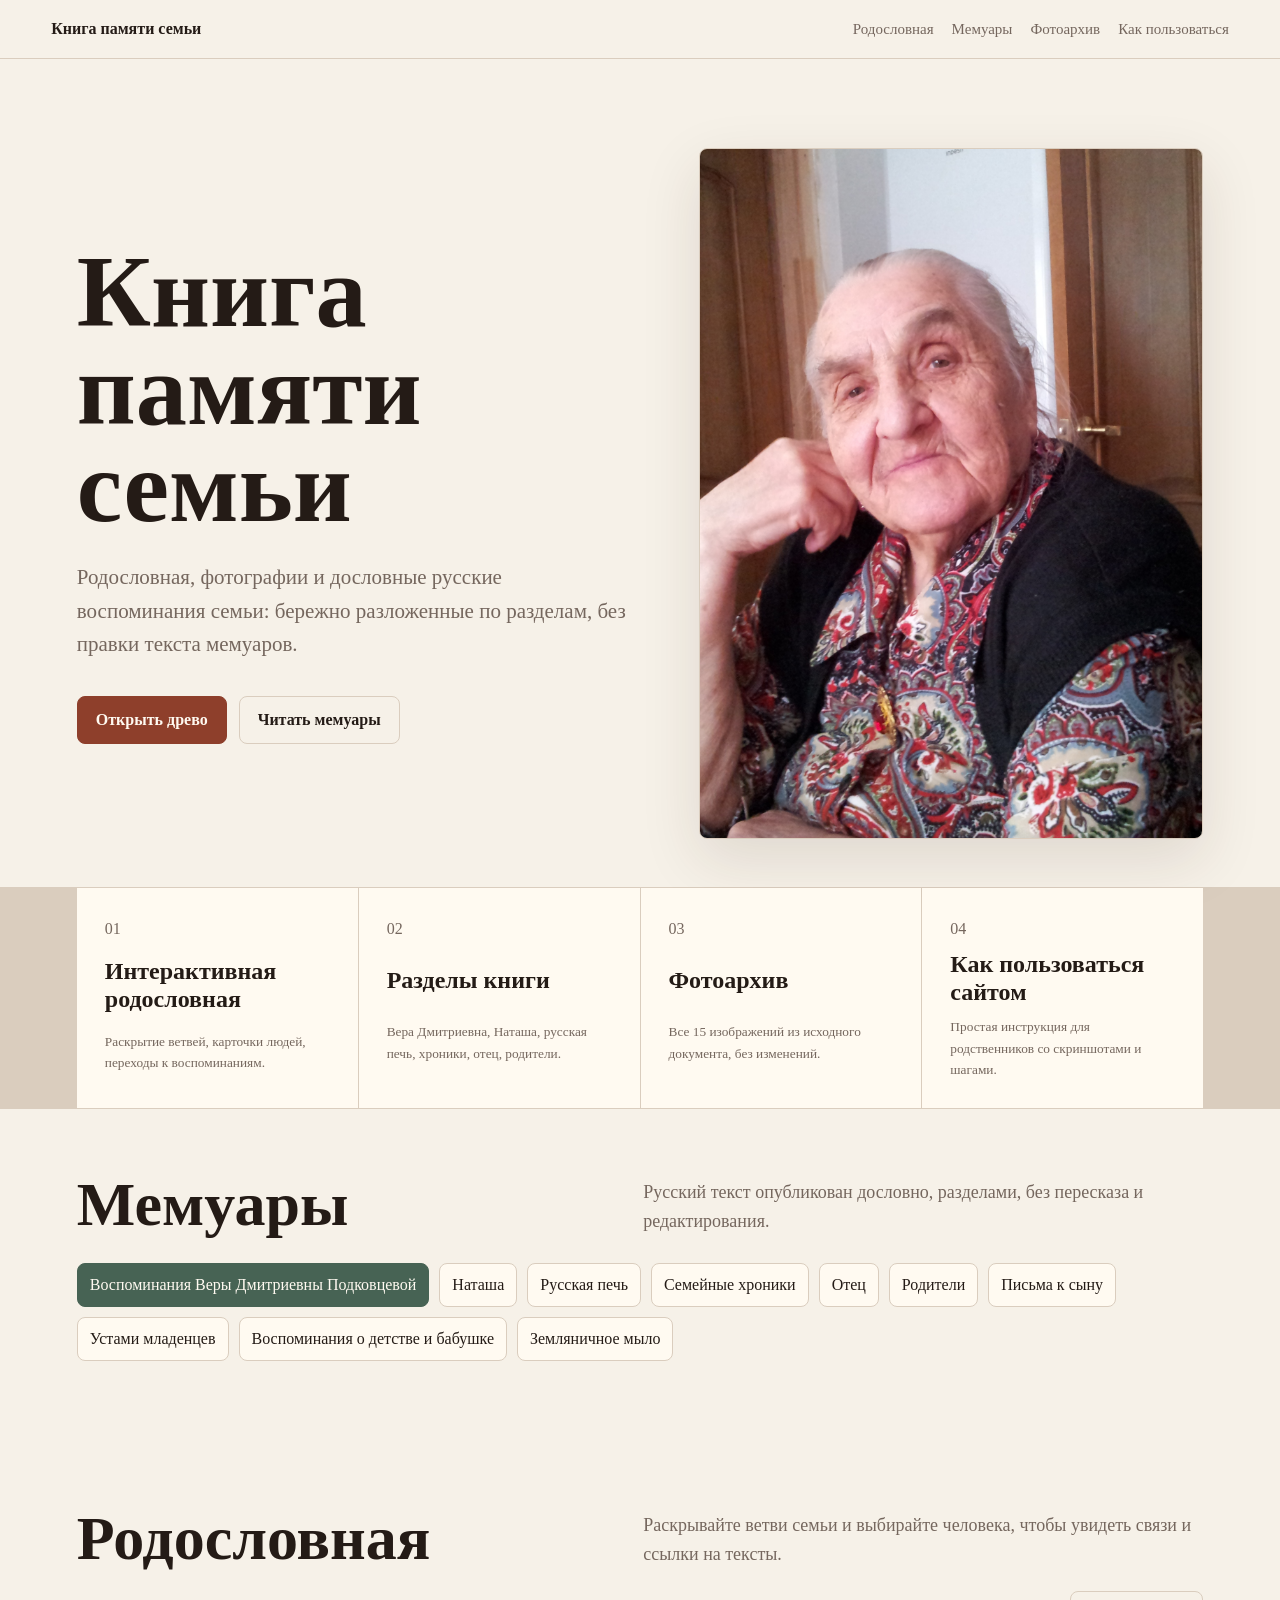
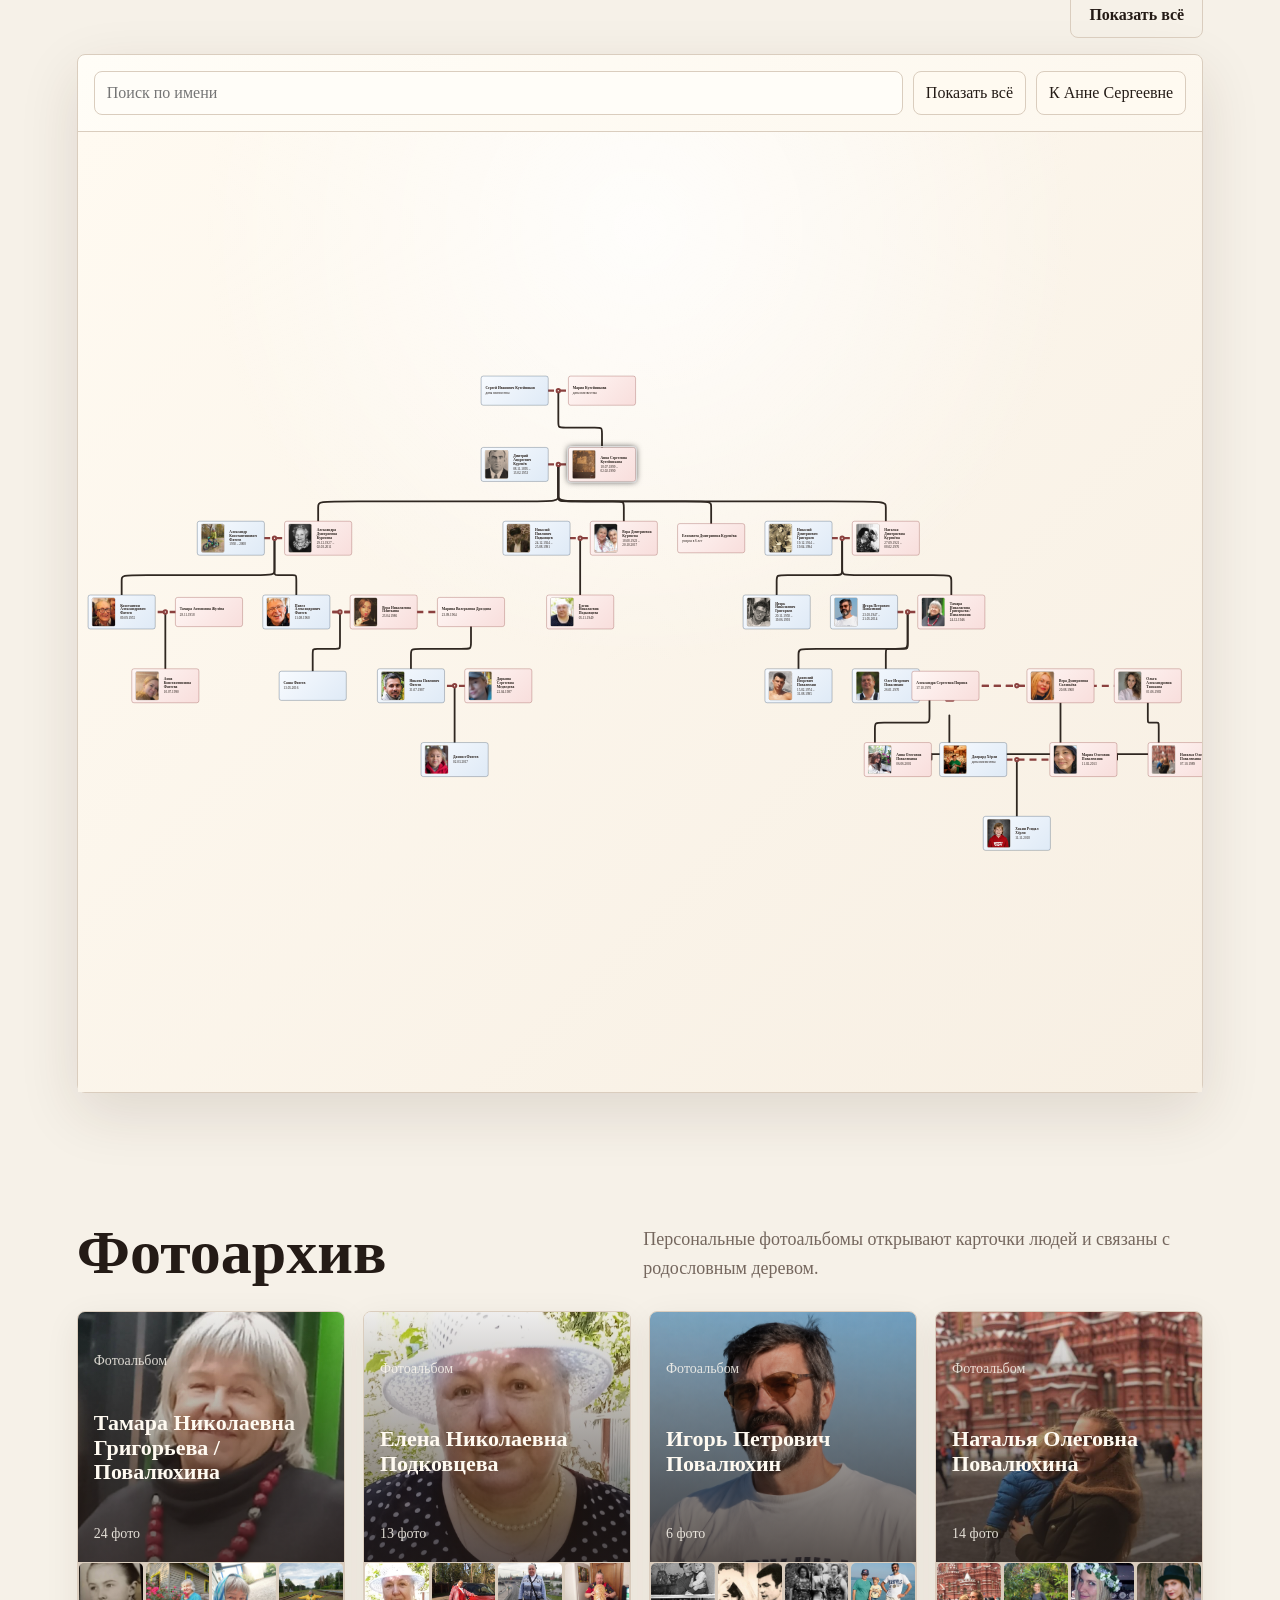
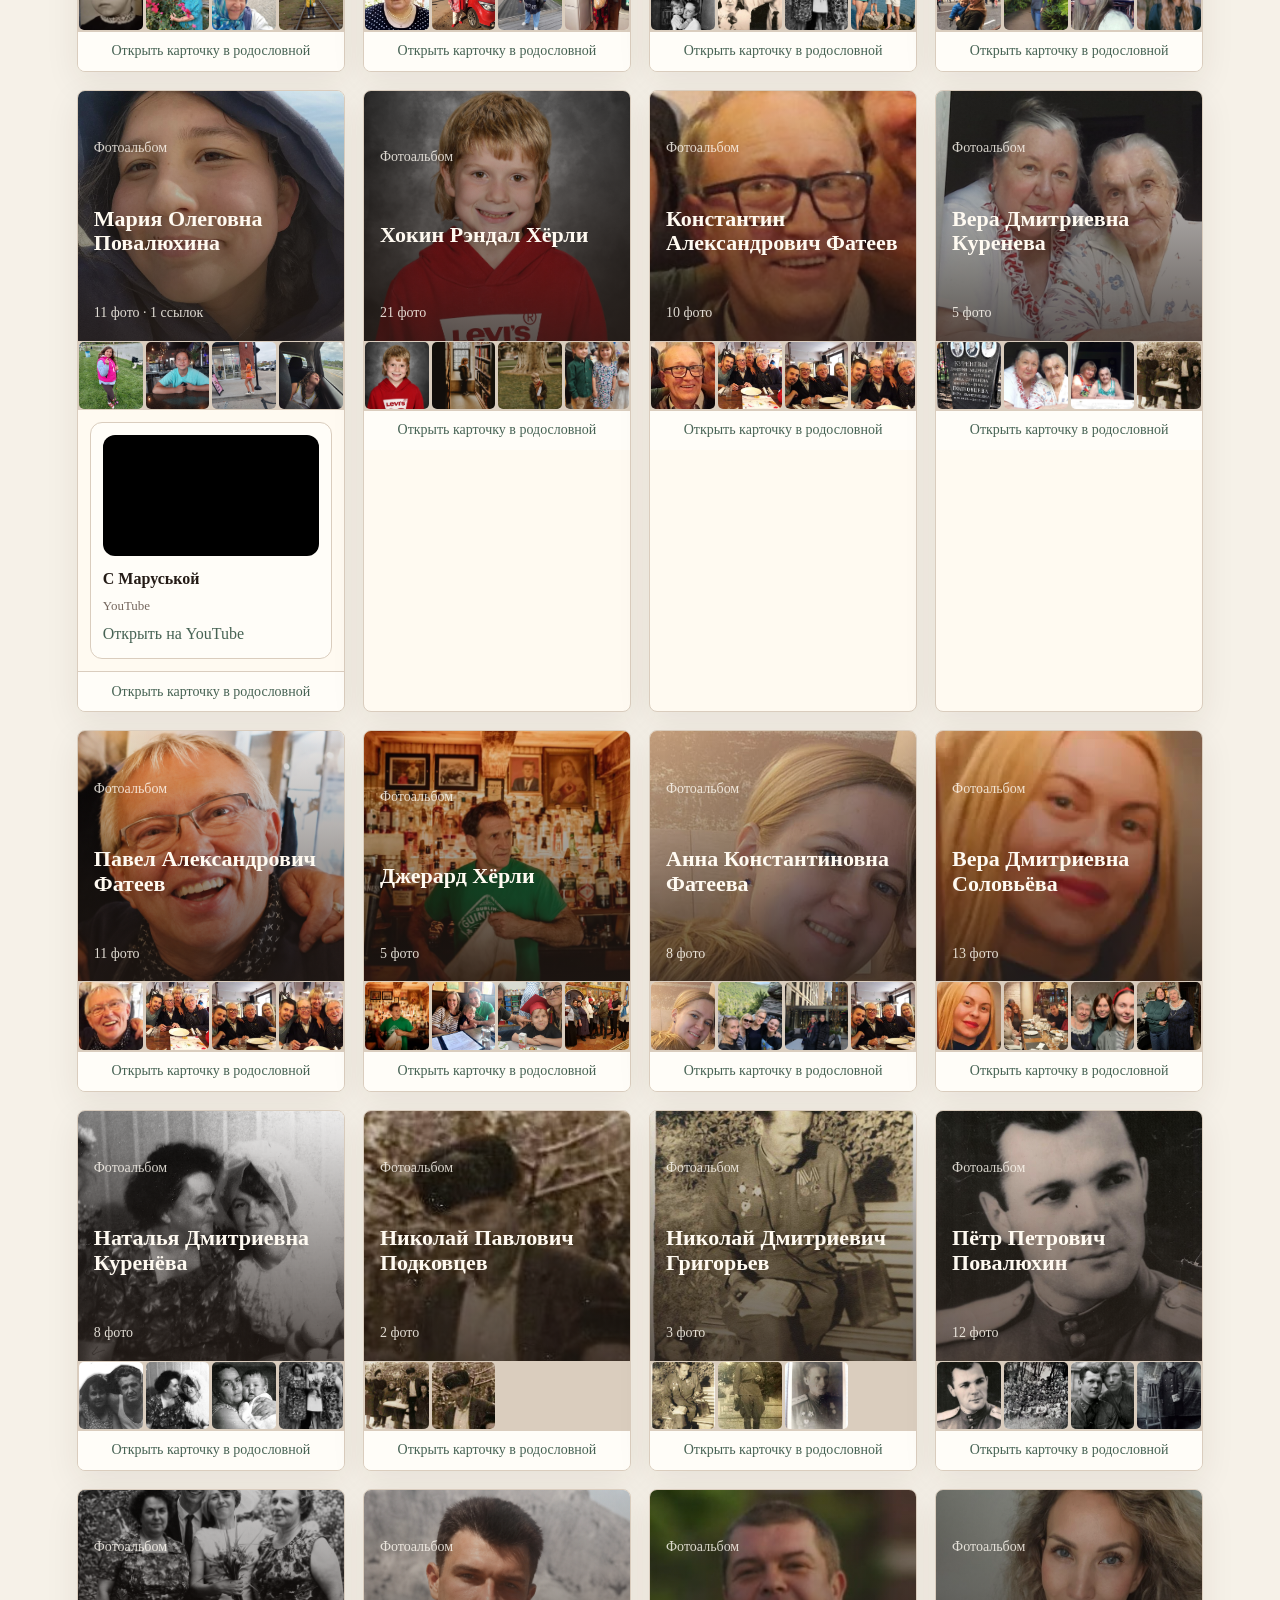
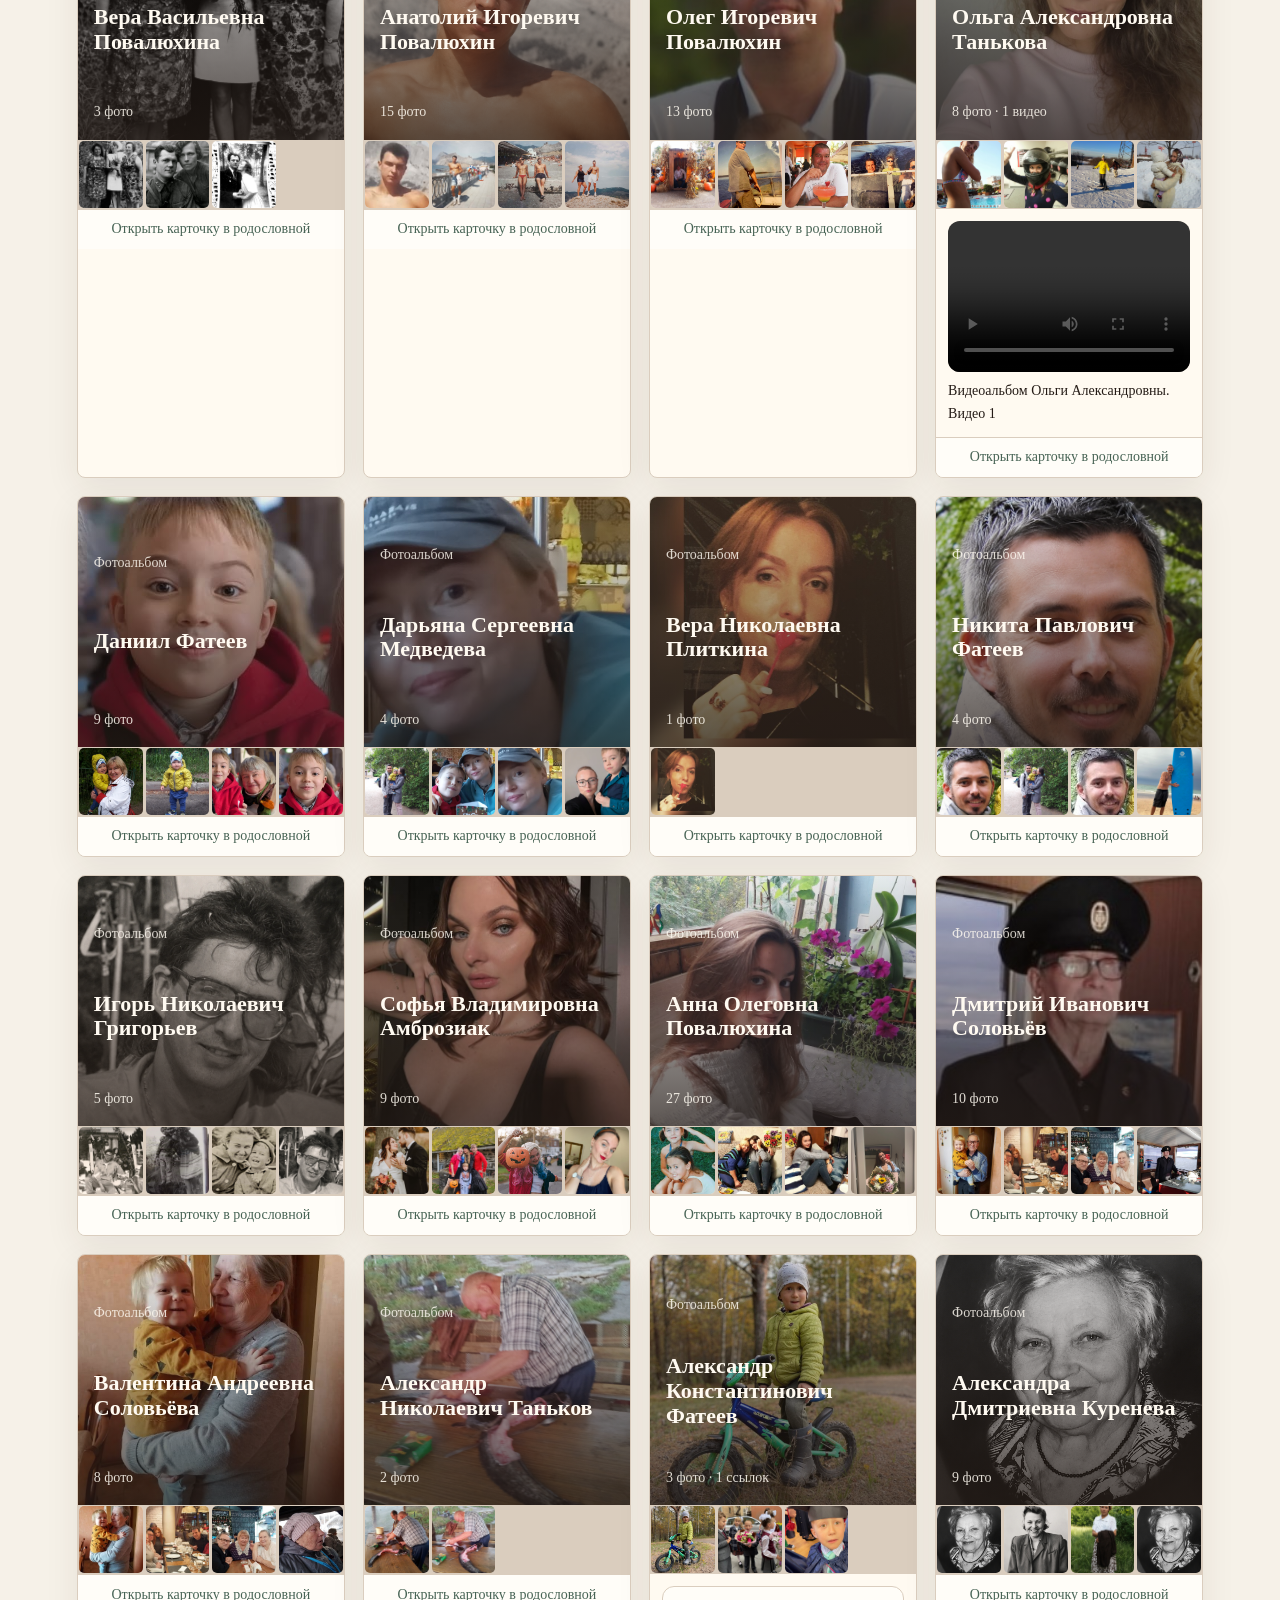
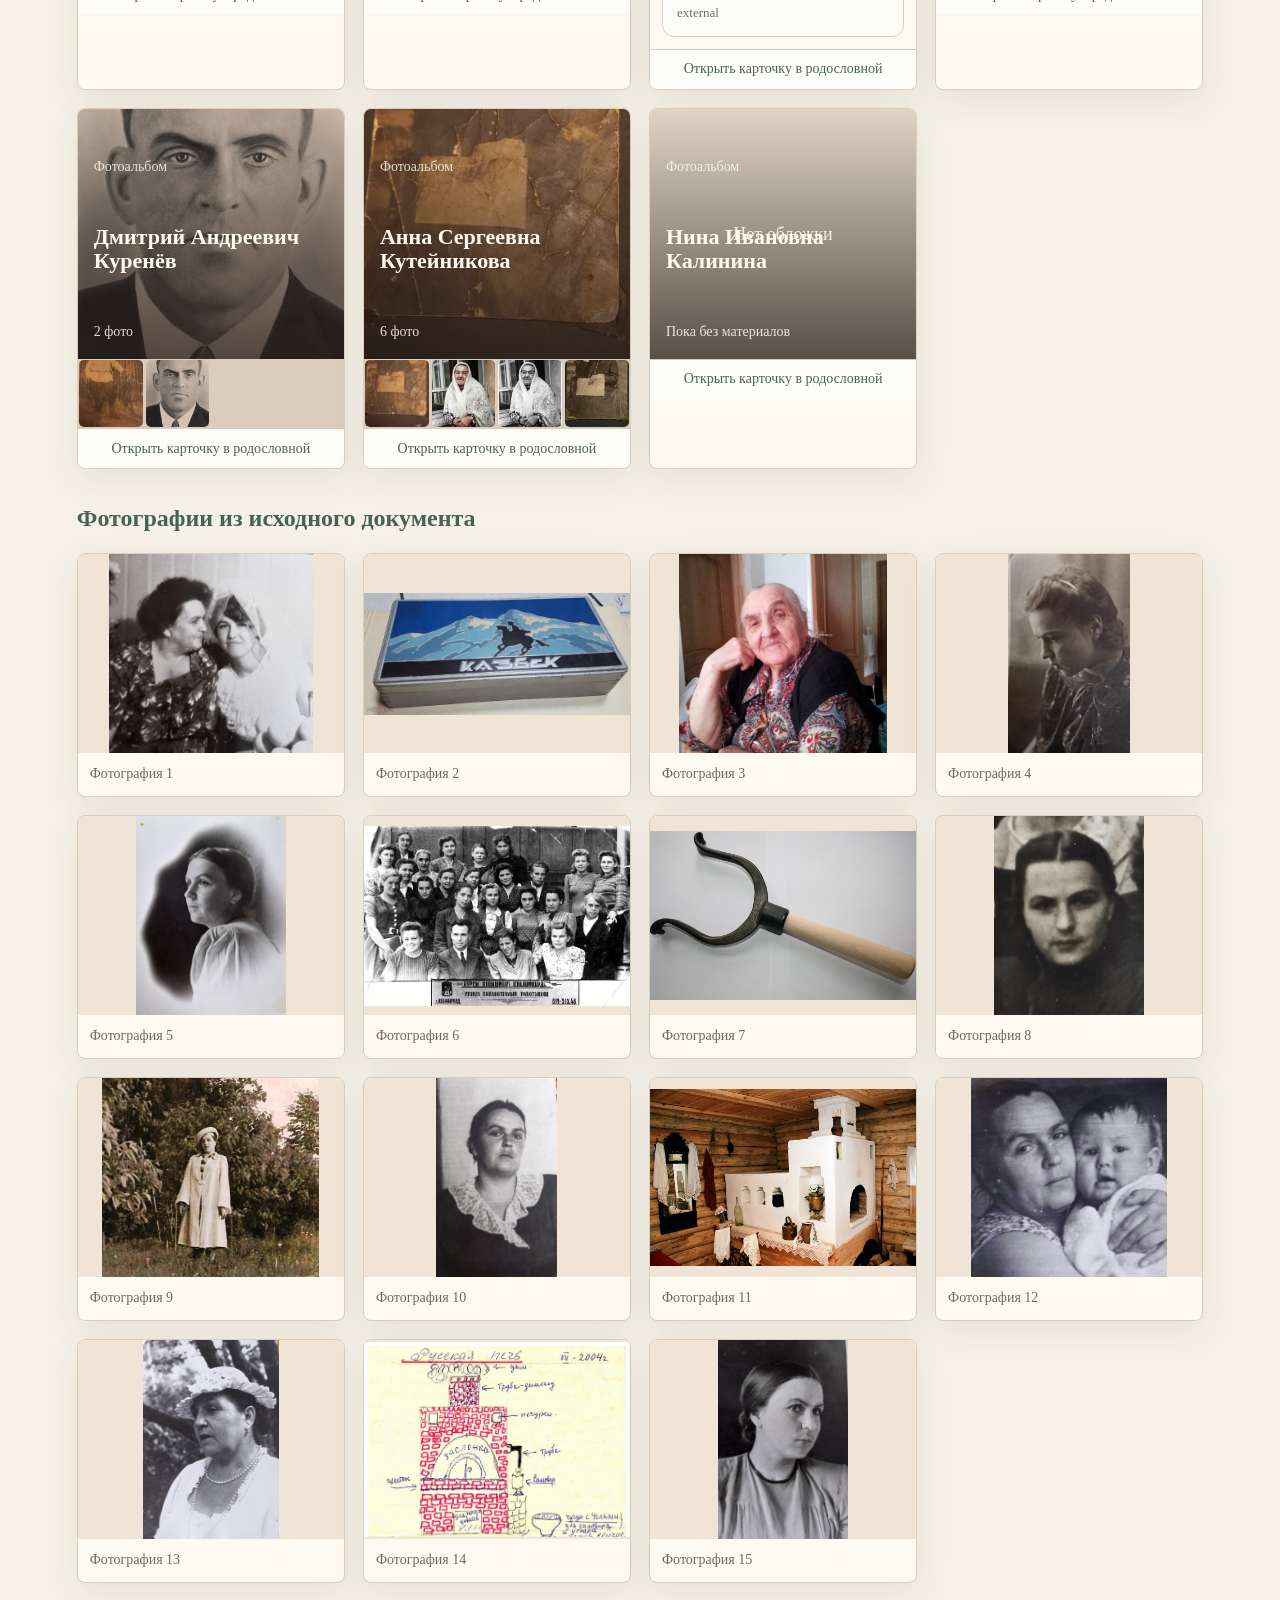
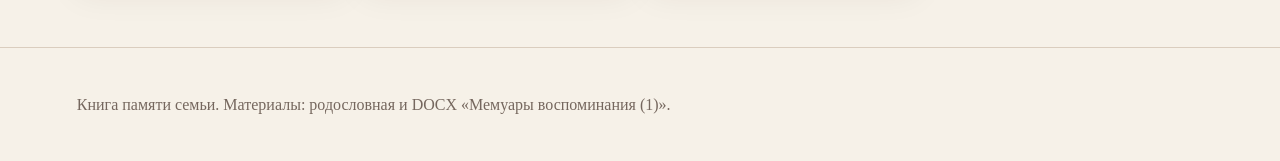
==== index.html @ 7e08869f "Publish site updates" ====
<!doctype html>
<html lang="ru">
  <head>
    <meta charset="utf-8" />
    <meta name="viewport" content="width=device-width, initial-scale=1" />
    <title>Книга памяти семьи</title>
    <meta
      name="description"
      content="Семейная летопись с интерактивной родословной, мемуарами и фотоархивом."
    />
    <script>
      (function () {
        const hostedVersion = "20260601002000";
        const localVersion = Date.now().toString();
        const isLocalPreview =
          location.protocol === "file:" ||
          location.hostname === "localhost" ||
          location.hostname === "127.0.0.1";
        const assetVersion = isLocalPreview ? localVersion : hostedVersion;

        function withAssetVersion(path) {
          return `${path}?v=${assetVersion}`;
        }

        function appendStyle(path) {
          const link = document.createElement("link");
          link.rel = "stylesheet";
          link.href = withAssetVersion(path);
          document.head.appendChild(link);
        }

        window.__assetVersion = assetVersion;
        window.__withAssetVersion = withAssetVersion;
        window.__isLocalPreview = isLocalPreview;

        appendStyle("vendor/family-chart/family-chart.css");
        appendStyle("styles.css");
      })();
    </script>
  </head>
  <body>
    <header class="site-header">
      <a class="brand" href="#top">Книга памяти семьи</a>
      <button class="nav-toggle" type="button" aria-label="Открыть меню" aria-expanded="false">
        <span class="nav-toggle-icon"></span>
      </button>
      <nav class="top-nav" aria-label="Главная навигация">
        <a href="#tree">Родословная</a>
        <a href="#memoirs">Мемуары</a>
        <a href="#photos">Фотоархив</a>
        <a href="help.html">Как пользоваться</a>
      </nav>
    </header>


    <main id="top">
      <section class="hero">
        <div class="hero-text">
          <h1>Книга памяти семьи</h1>
          <p>
            Родословная, фотографии и дословные русские воспоминания семьи:
            бережно разложенные по разделам, без правки текста мемуаров.
          </p>
          <div class="hero-actions">
            <a class="button primary" href="#tree">Открыть древо</a>
            <a class="button secondary" href="#memoirs">Читать мемуары</a>
          </div>
        </div>
        <div class="hero-photo">
          <img src="assets/photos/photo-03.png" alt="Семейная фотография из архива" />
        </div>
      </section>

      <section class="section-band intro-grid" aria-label="Краткая навигация">
        <a href="#tree">
          <span>01</span>
          <strong>Интерактивная родословная</strong>
          <small>Раскрытие ветвей, карточки людей, переходы к воспоминаниям.</small>
        </a>
        <a href="#memoirs">
          <span>02</span>
          <strong>Разделы книги</strong>
          <small>Вера Дмитриевна, Наташа, русская печь, хроники, отец, родители.</small>
        </a>
        <a href="#photos">
          <span>03</span>
          <strong>Фотоархив</strong>
          <small>Все 15 изображений из исходного документа, без изменений.</small>
        </a>
        <a href="help.html">
          <span>04</span>
          <strong>Как пользоваться сайтом</strong>
          <small>Простая инструкция для родственников со скриншотами и шагами.</small>
        </a>
      </section>

      <section id="memoirs" class="section">
        <div class="section-heading">
          <h2>Мемуары</h2>
          <p>Русский текст опубликован дословно, разделами, без пересказа и редактирования.</p>
        </div>
        <div id="memoir-tabs" class="memoir-tabs" role="tablist" aria-label="Разделы мемуаров"></div>
      </section>

      <section id="tree" class="section">
        <div class="section-heading">
          <h2>Родословная</h2>
          <p>Раскрывайте ветви семьи и выбирайте человека, чтобы увидеть связи и ссылки на тексты.</p>
        </div>
        <div class="tree-top-actions">
          <button
            id="expand-all-top"
            class="button secondary"
            type="button"
            data-tree-action="expand-all"
          >
            Показать всё
          </button>
        </div>
        <div class="tree-layout">
          <div class="tree-toolbar" aria-label="Управление родословной">
            <input id="person-search" type="search" placeholder="Поиск по имени" />
            <button id="expand-all" type="button" data-tree-action="expand-all">Показать всё</button>
            <button id="collapse-all" type="button">К Анне Сергеевне</button>
          </div>
          <div class="tree-shell">
            <div id="family-tree" class="family-tree" aria-live="polite"></div>
          </div>
        </div>
      </section>

      <section id="photos" class="section">
        <div class="section-heading">
          <h2>Фотоархив</h2>
          <p>Персональные фотоальбомы открывают карточки людей и связаны с родословным деревом.</p>
        </div>
        <div id="photo-grid" class="photo-grid"></div>
      </section>
    </main>

    <footer class="site-footer">
      <p>Книга памяти семьи. Материалы: родословная и DOCX «Мемуары воспоминания (1)».</p>
    </footer>

    <div id="person-modal" class="person-modal" hidden>
      <button class="modal-backdrop" type="button" data-close-person aria-label="Закрыть карточку"></button>
      <aside id="person-panel" class="person-panel" role="dialog" aria-modal="true" aria-label="Карточка человека">
        <button class="modal-close" type="button" data-close-person aria-label="Закрыть">×</button>
        <div id="person-panel-content">
          <p class="panel-empty">Выберите карточку в родословной.</p>
        </div>
      </aside>
    </div>

    <div id="photo-modal" class="photo-modal" hidden>
      <button class="modal-backdrop" type="button" data-close-photo aria-label="Закрыть фотографию"></button>
      <figure class="photo-viewer" role="dialog" aria-modal="true" aria-label="Просмотр фотографии">
        <button class="modal-close" type="button" data-close-photo aria-label="Закрыть">×</button>
        <button class="photo-nav photo-prev" type="button" data-photo-prev aria-label="Предыдущая фотография">‹</button>
        <img id="photo-viewer-image" src="" alt="" />
        <button class="photo-nav photo-next" type="button" data-photo-next aria-label="Следующая фотография">›</button>
        <div id="photo-viewer-counter" class="photo-counter"></div>
        <figcaption id="photo-viewer-caption"></figcaption>
      </figure>
    </div>

    <div id="memoir-modal" class="memoir-modal" hidden>
      <button class="modal-backdrop" type="button" data-close-memoir aria-label="Закрыть текст"></button>
      <article class="memoir-dialog" role="dialog" aria-modal="true" aria-label="Текст мемуаров">
        <button class="modal-close" type="button" data-close-memoir aria-label="Закрыть">×</button>
        <div id="memoir-modal-content"></div>
      </article>
    </div>
    <script>
      (function () {
        if (window.__isLocalPreview) {
          const nav = document.querySelector(".top-nav");
          if (nav && !nav.querySelector("[data-admin-link]")) {
            const adminLink = document.createElement("a");
            adminLink.href = "admin/index.html";
            adminLink.dataset.adminLink = "true";
            adminLink.textContent = "Админ-панель";
            nav.appendChild(adminLink);
          }

          const treeActions = document.querySelector(".tree-top-actions");
          if (treeActions && !treeActions.querySelector("[data-publish-site]")) {
            const publishButton = document.createElement("button");
            publishButton.type = "button";
            publishButton.className = "button secondary";
            publishButton.dataset.publishSite = "true";
            publishButton.textContent = "Опубликовать на сайте";
            treeActions.appendChild(publishButton);

            const publishStatus = document.createElement("span");
            publishStatus.className = "publish-status";
            publishStatus.dataset.publishStatus = "true";
            treeActions.appendChild(publishStatus);
          }
        }

        const withAssetVersion = window.__withAssetVersion || ((path) => path);
        const scriptPaths = [
          "data/memoirs.js",
          "data/family.js",
          "data/photo-albums.js",
          "vendor/d3/d3.min.js",
          "vendor/family-chart/family-chart.min.js",
          "app.js",
        ];

        function appendScript(path) {
          return new Promise((resolve, reject) => {
            const script = document.createElement("script");
            script.src = withAssetVersion(path);
            script.onload = resolve;
            script.onerror = () => reject(new Error(`Failed to load ${path}`));
            document.body.appendChild(script);
          });
        }

        scriptPaths
          .reduce((chain, path) => chain.then(() => appendScript(path)), Promise.resolve())
          .catch((error) => console.error("Asset bootstrap failed:", error));
      })();
    </script>
  </body>
</html>
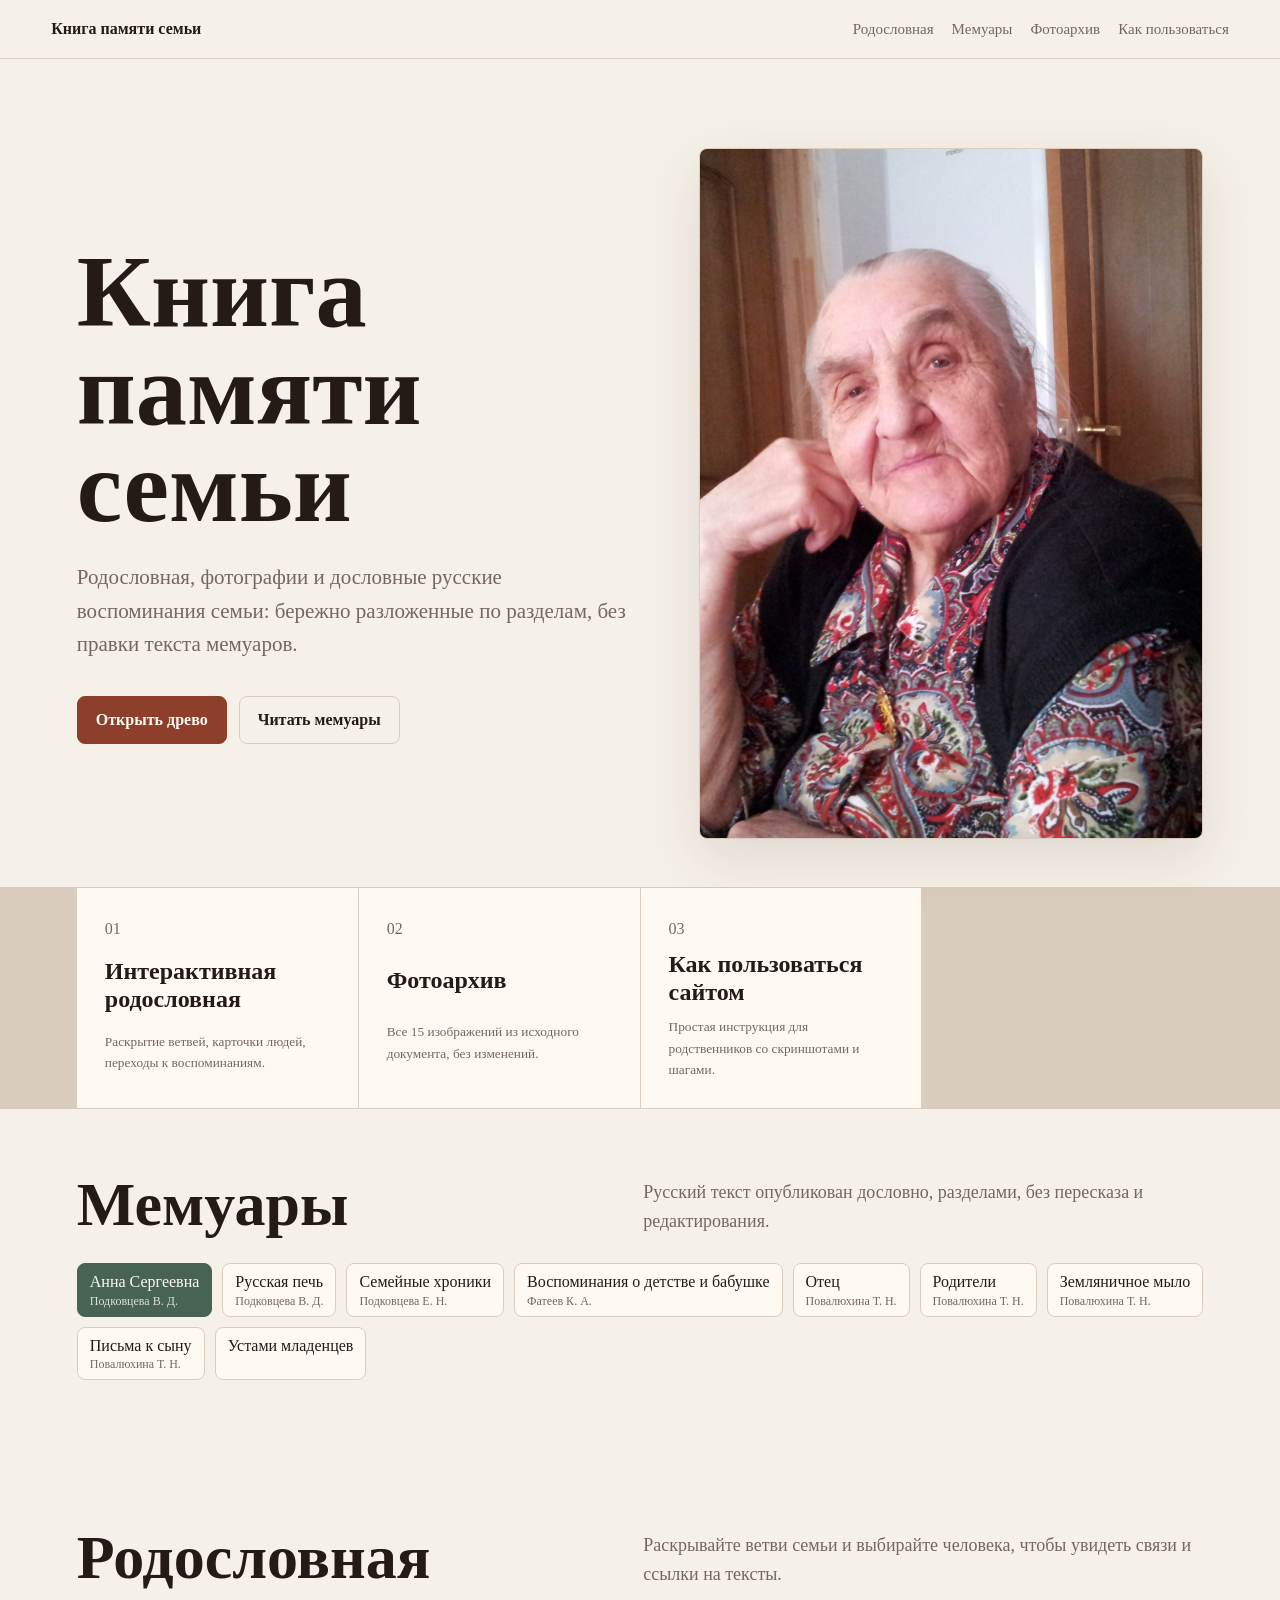
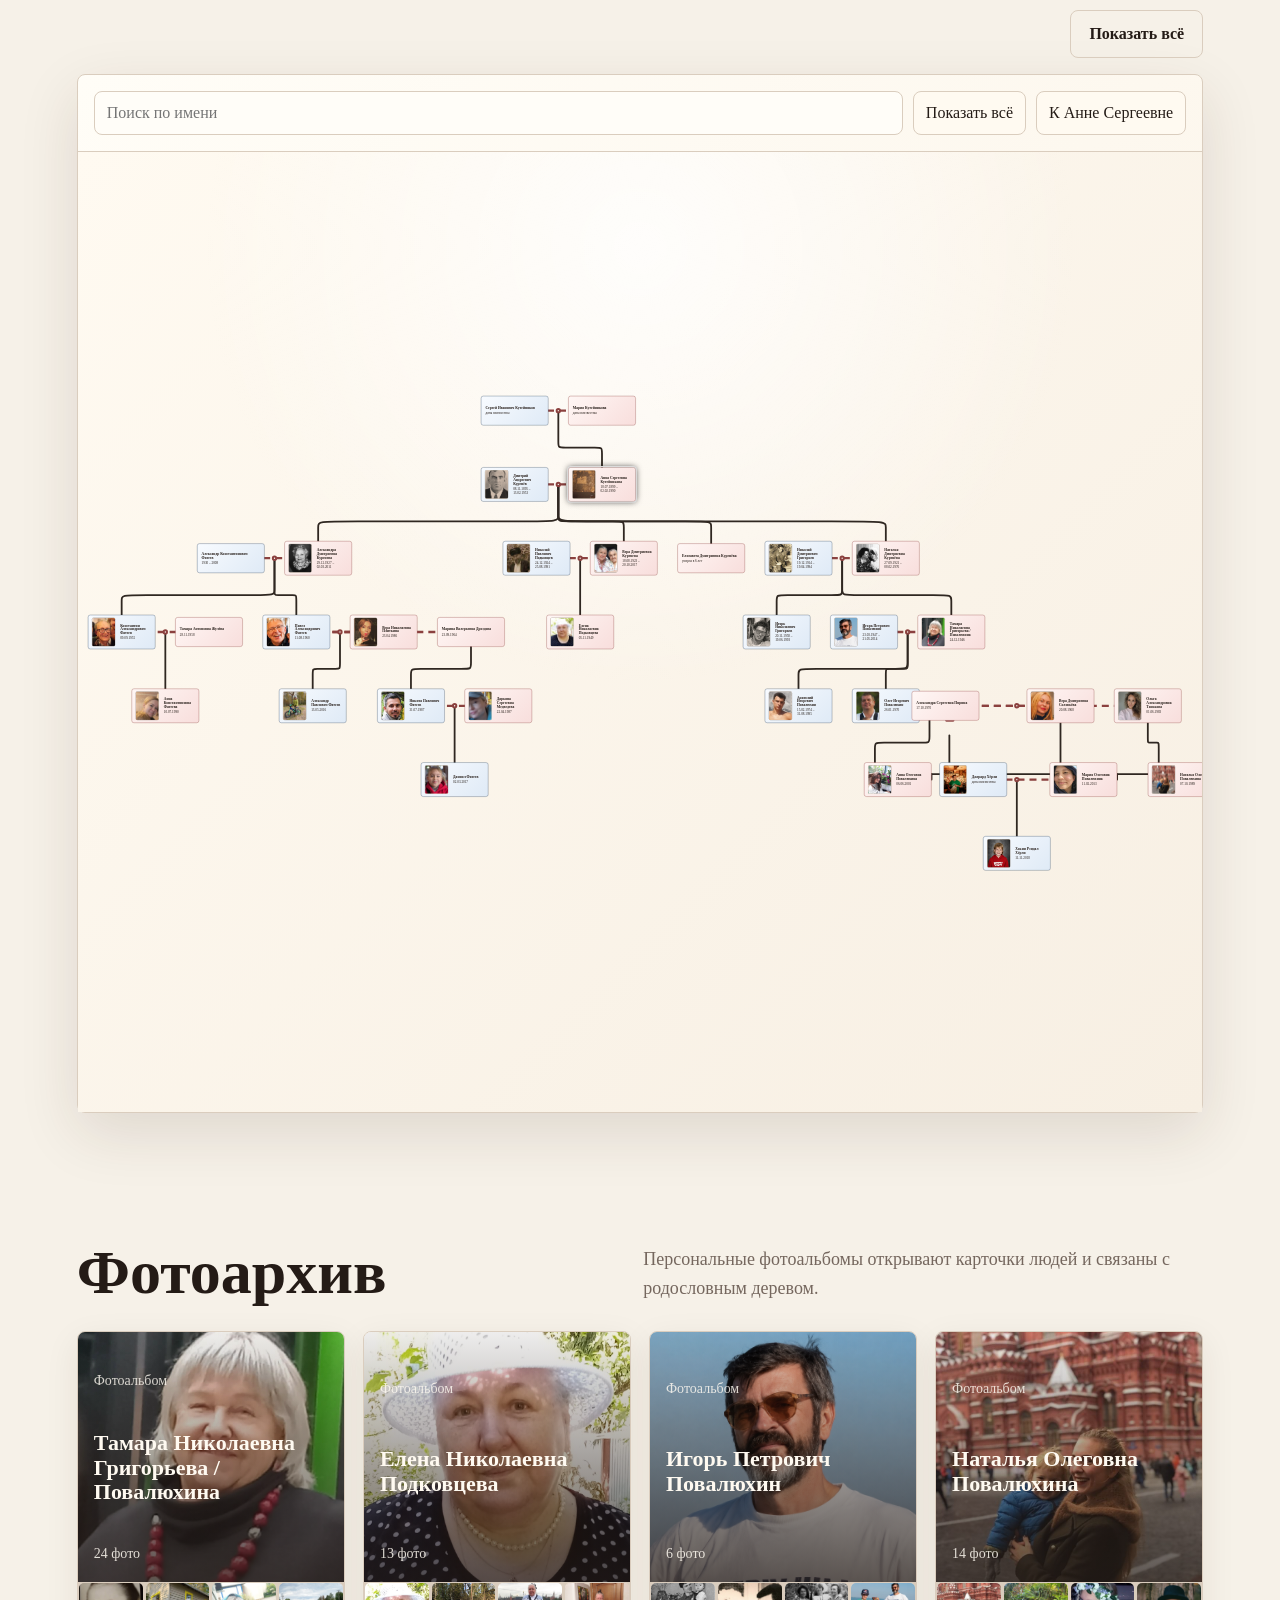
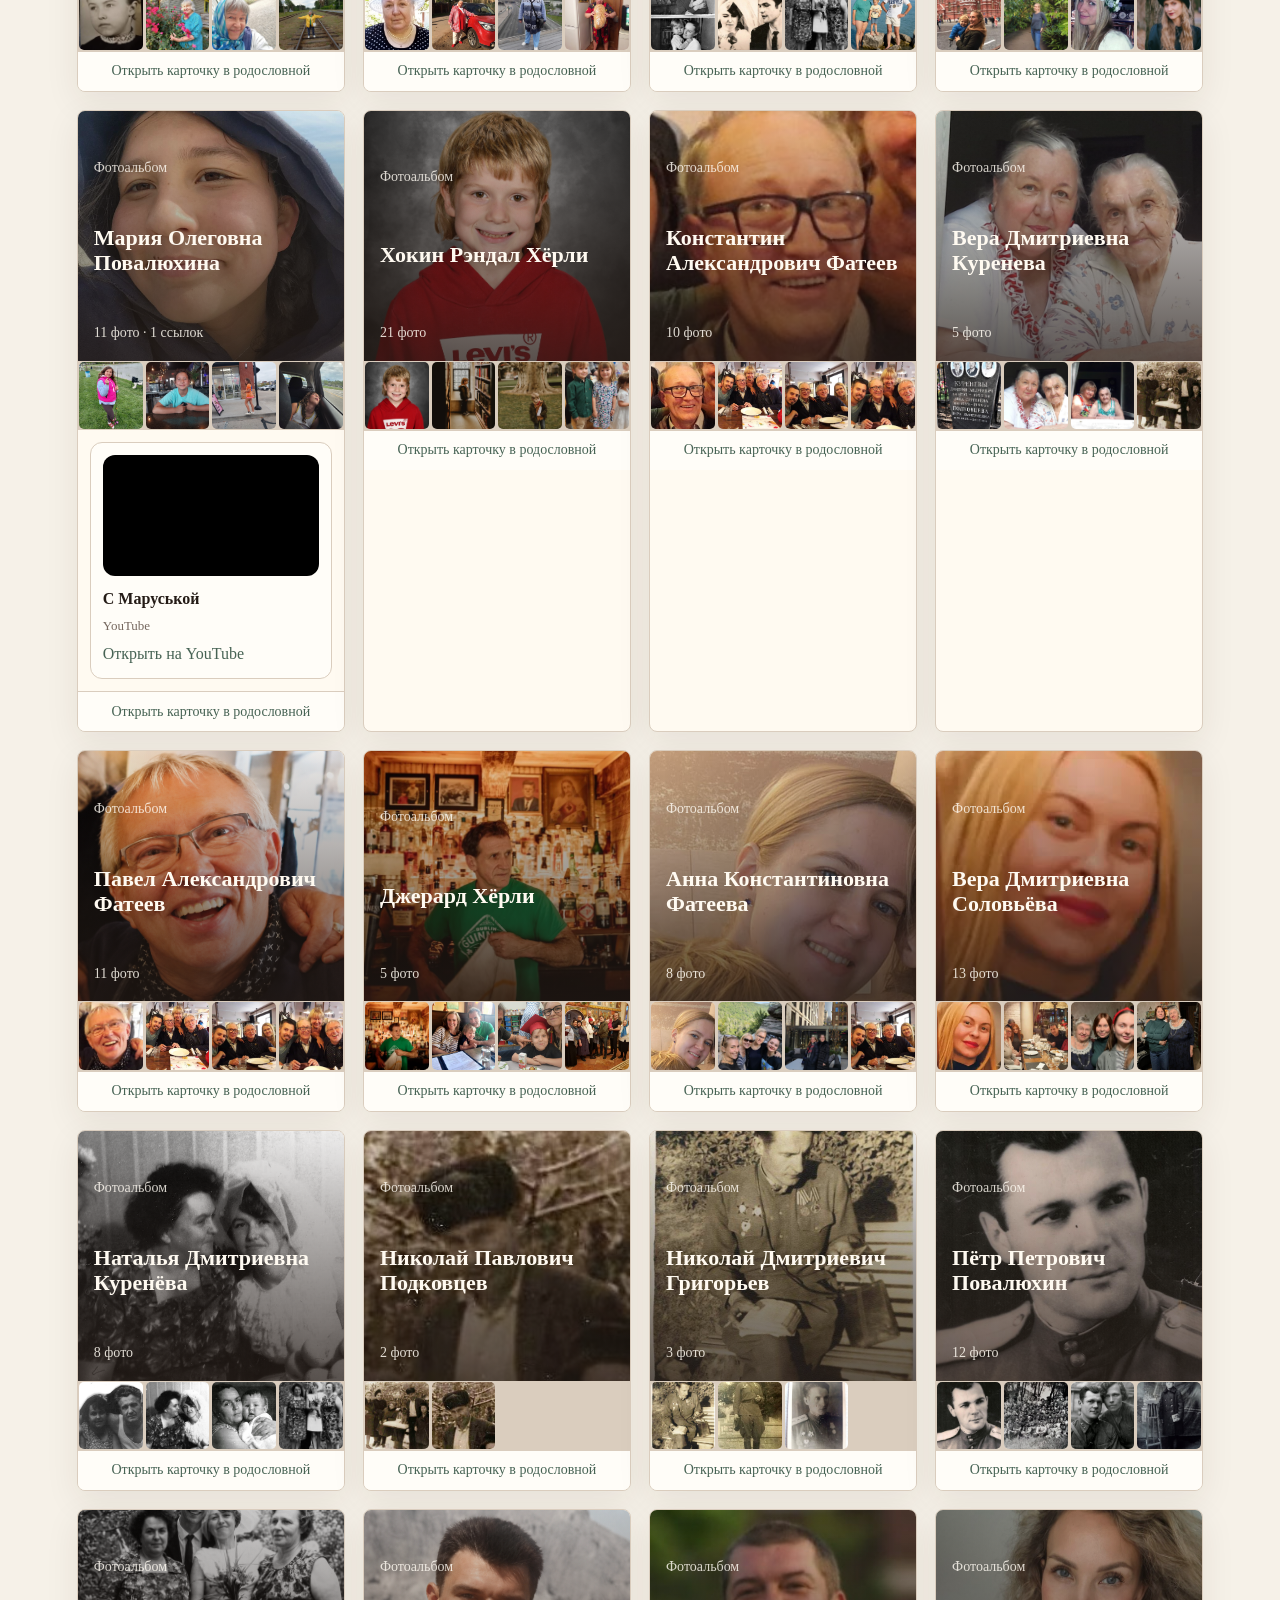
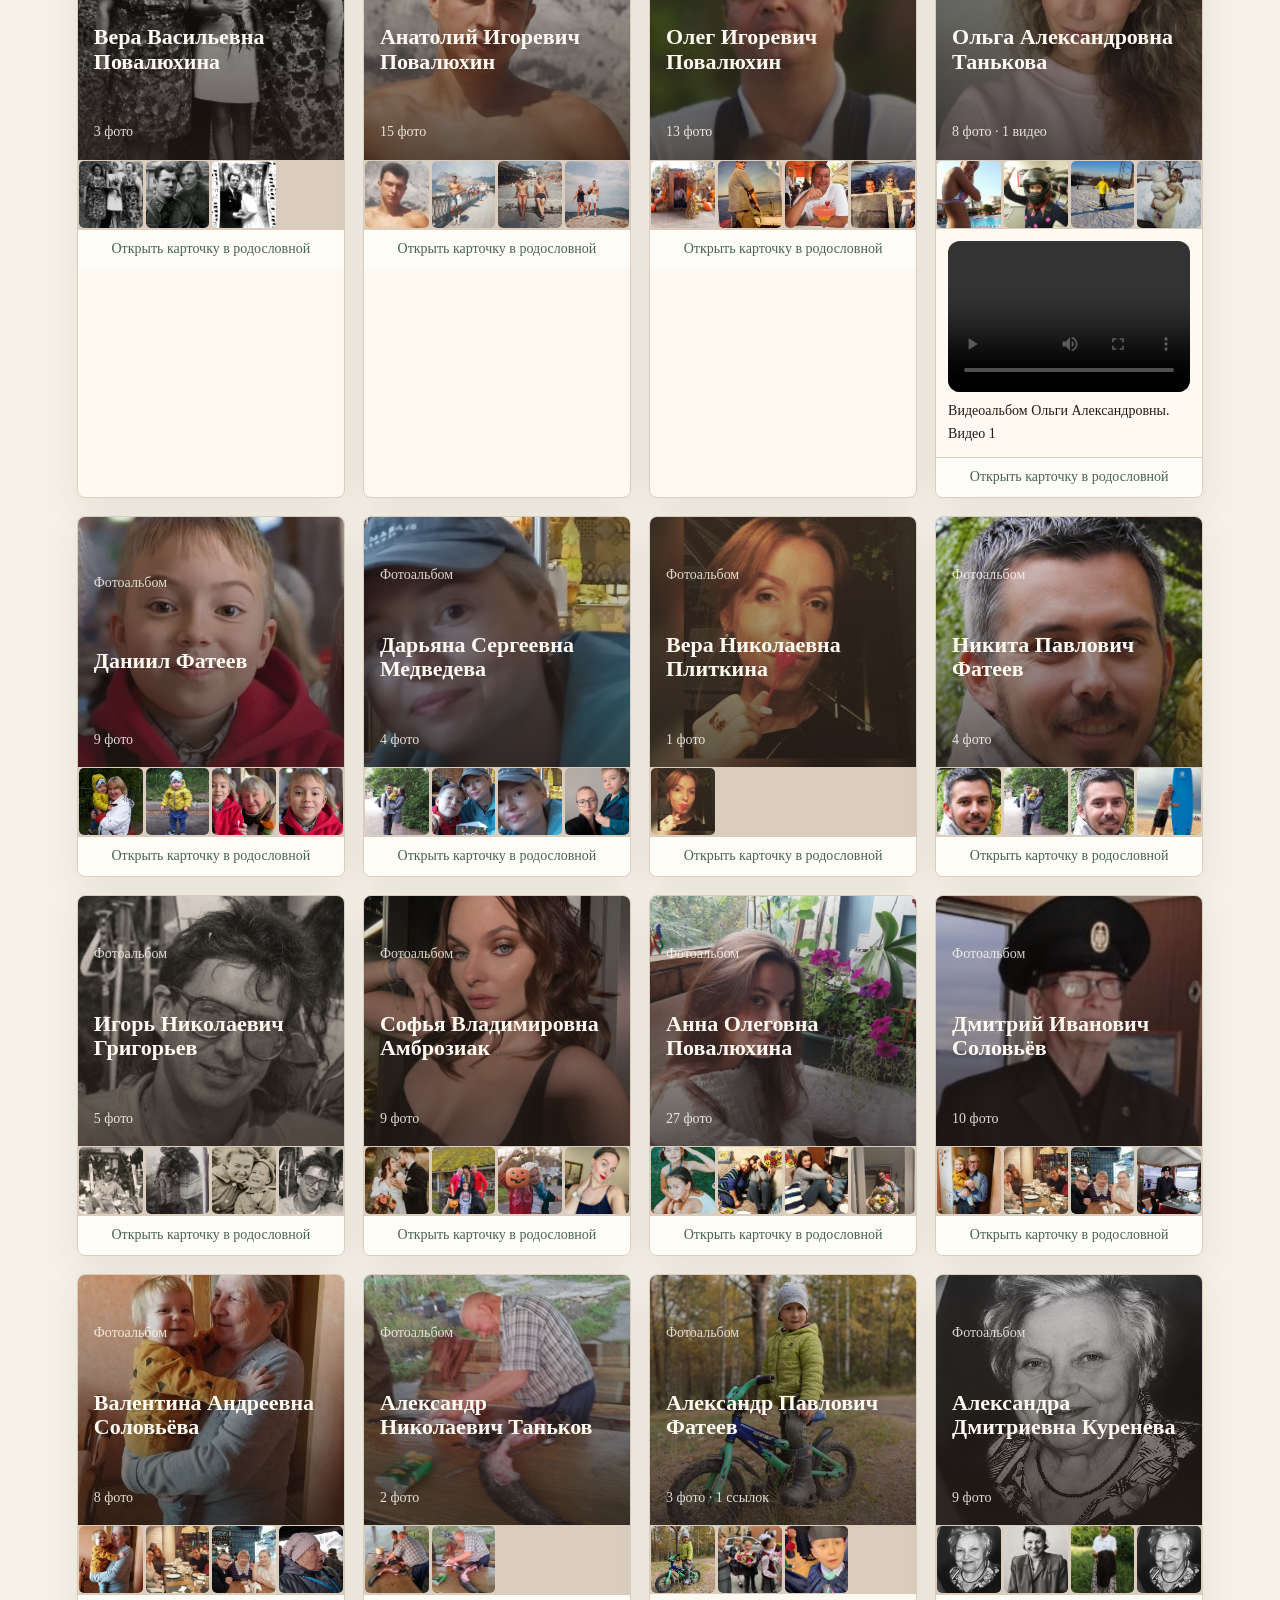
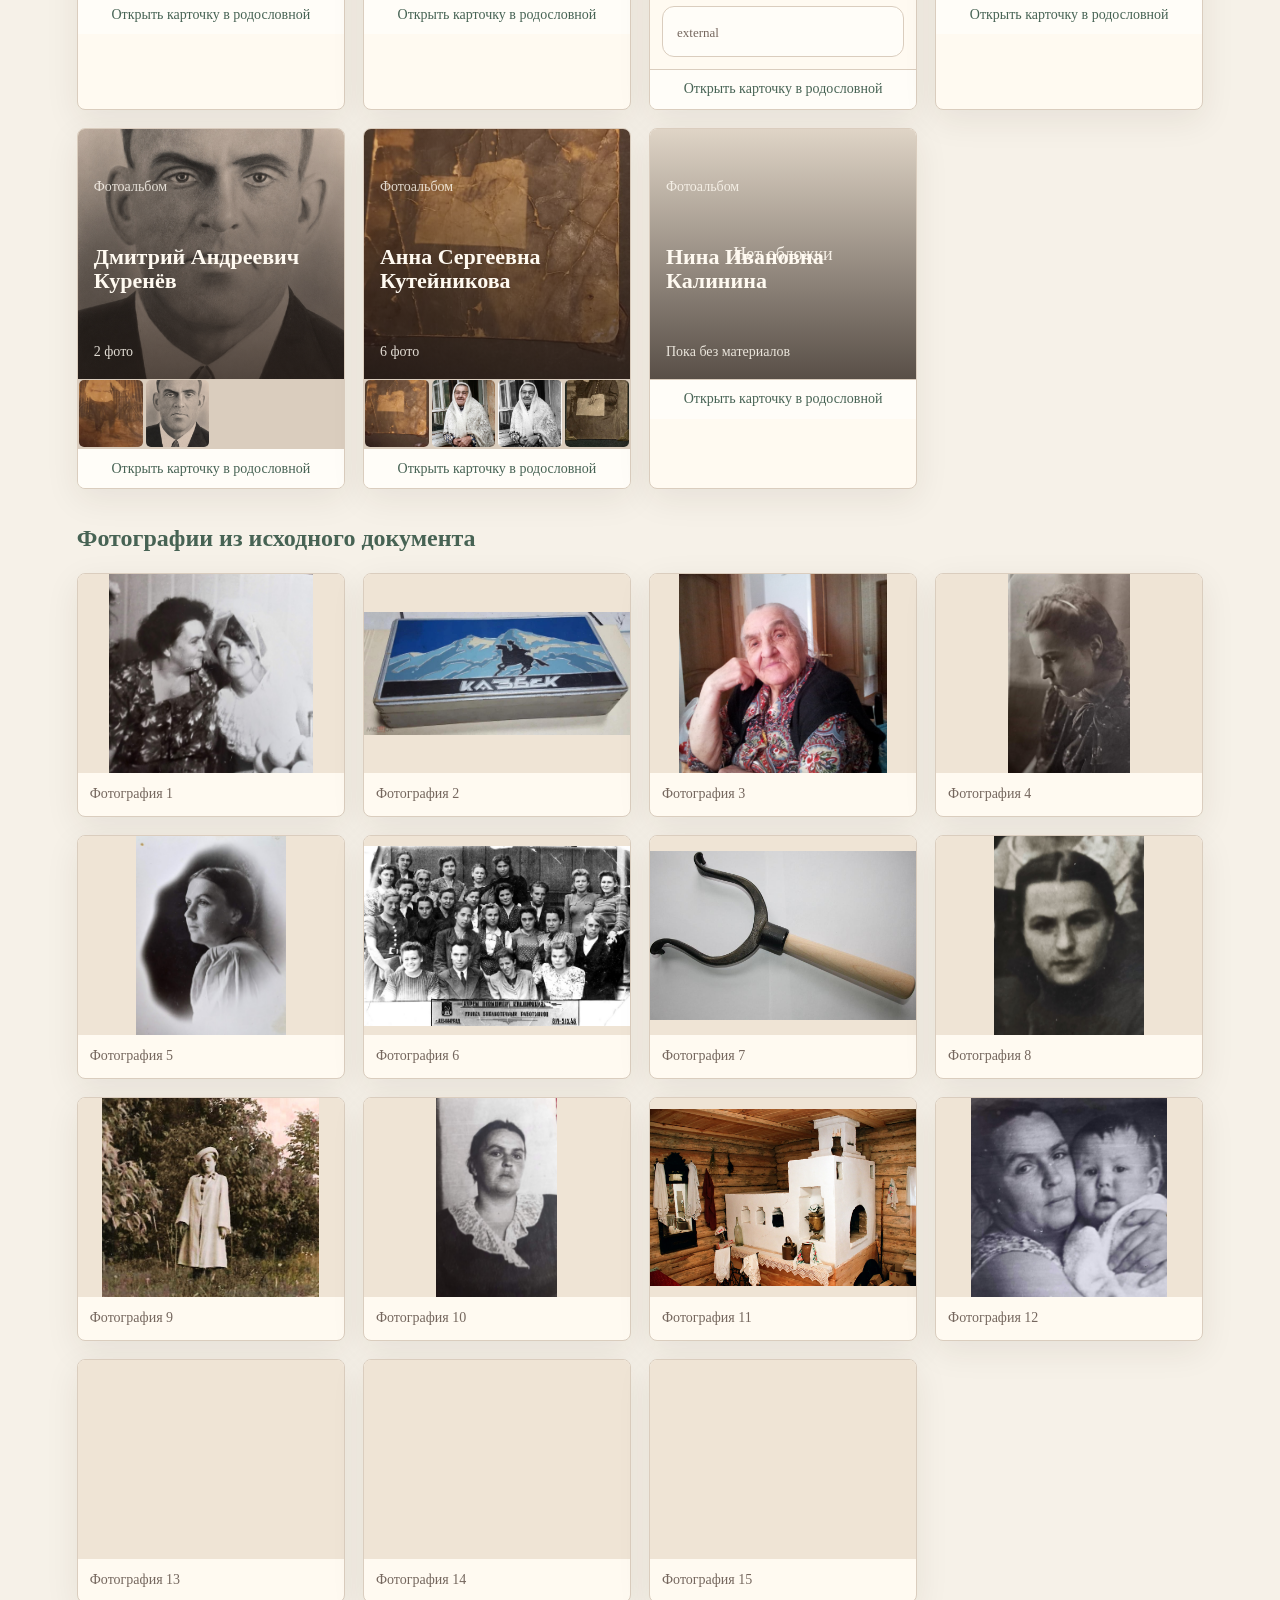
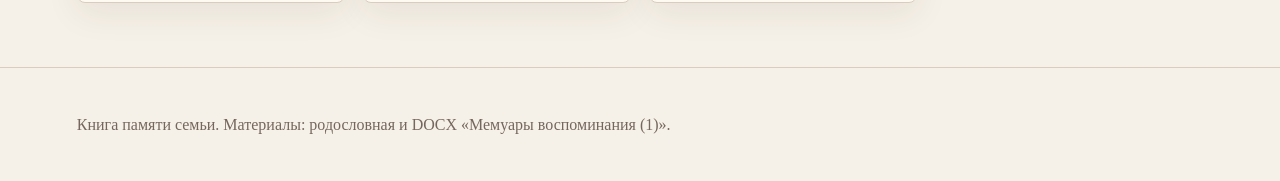
==== commit a3bff76c: "Update memoir navigation and authors" ====
--- a/index.html
+++ b/index.html
@@ -77,18 +77,13 @@
           <strong>Интерактивная родословная</strong>
           <small>Раскрытие ветвей, карточки людей, переходы к воспоминаниям.</small>
         </a>
-        <a href="#memoirs">
+        <a href="#photos">
           <span>02</span>
-          <strong>Разделы книги</strong>
-          <small>Вера Дмитриевна, Наташа, русская печь, хроники, отец, родители.</small>
-        </a>
-        <a href="#photos">
-          <span>03</span>
           <strong>Фотоархив</strong>
           <small>Все 15 изображений из исходного документа, без изменений.</small>
         </a>
         <a href="help.html">
-          <span>04</span>
+          <span>03</span>
           <strong>Как пользоваться сайтом</strong>
           <small>Простая инструкция для родственников со скриншотами и шагами.</small>
         </a>
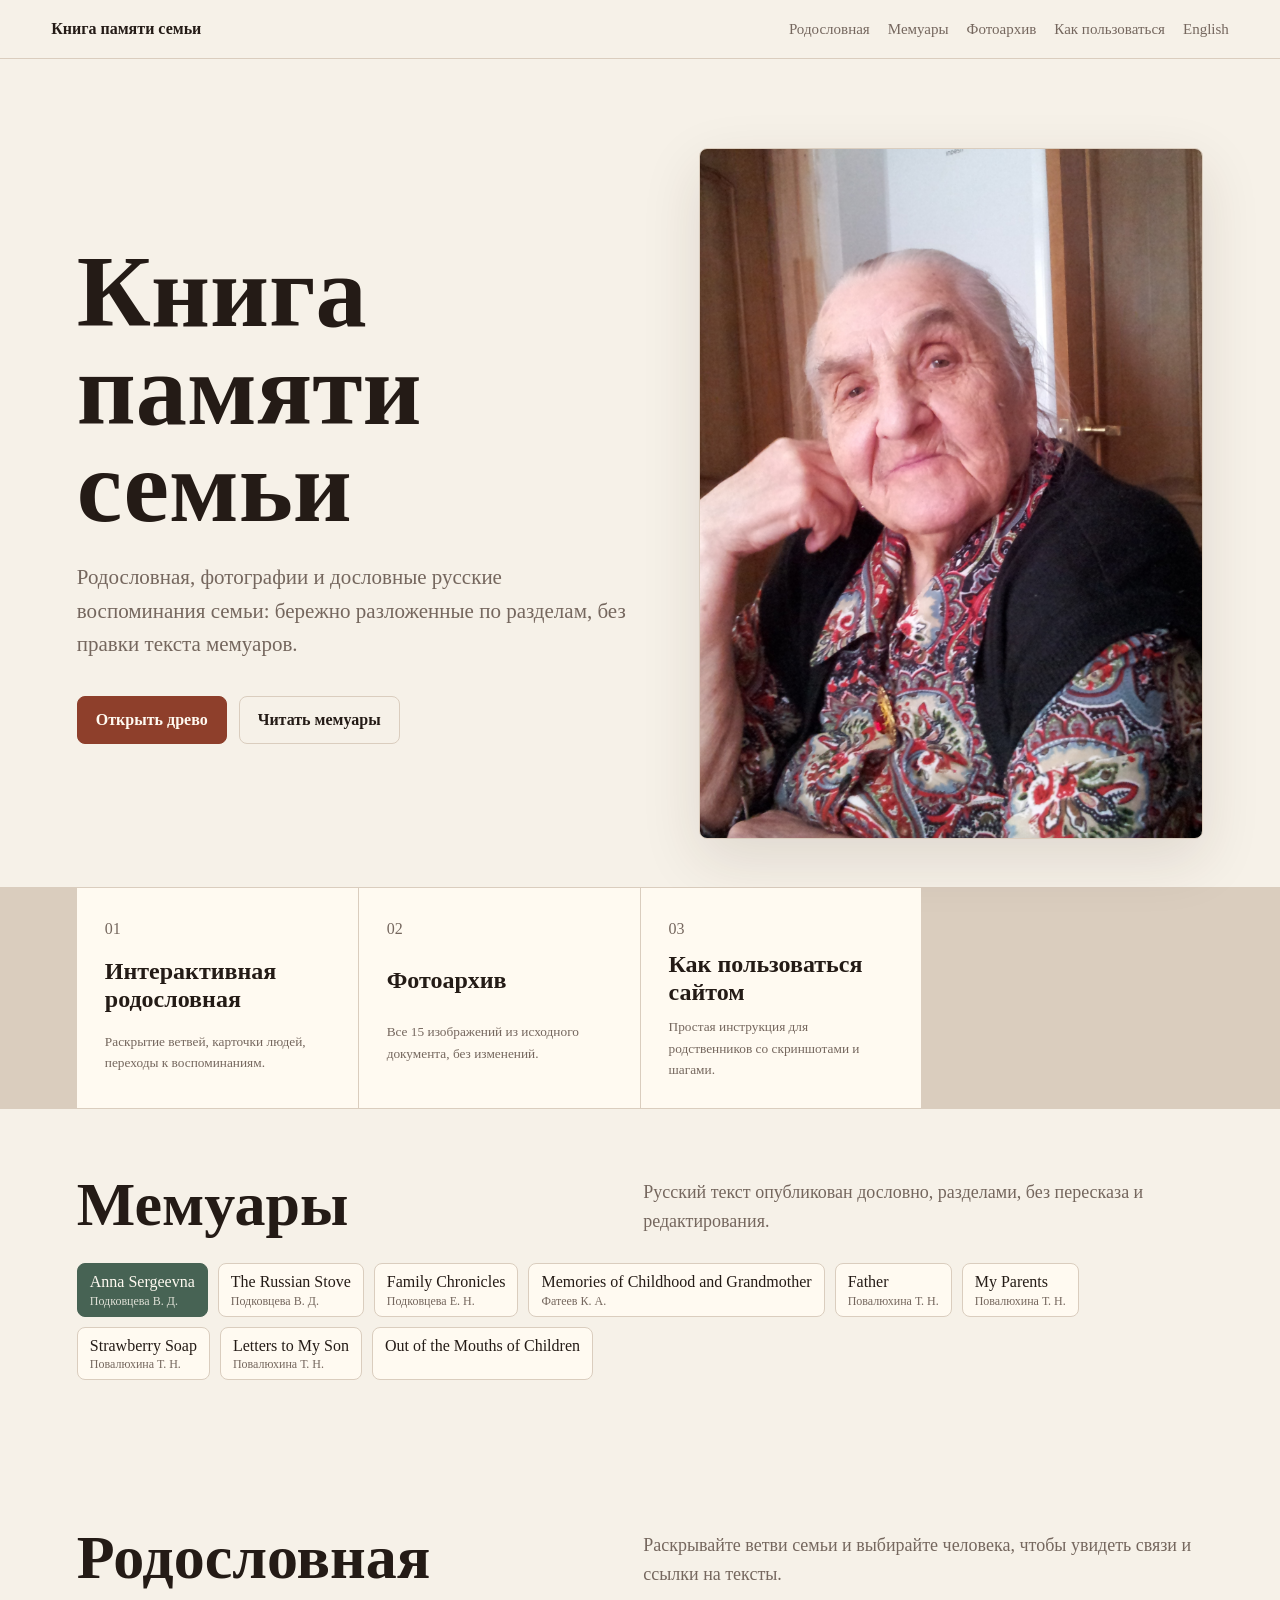
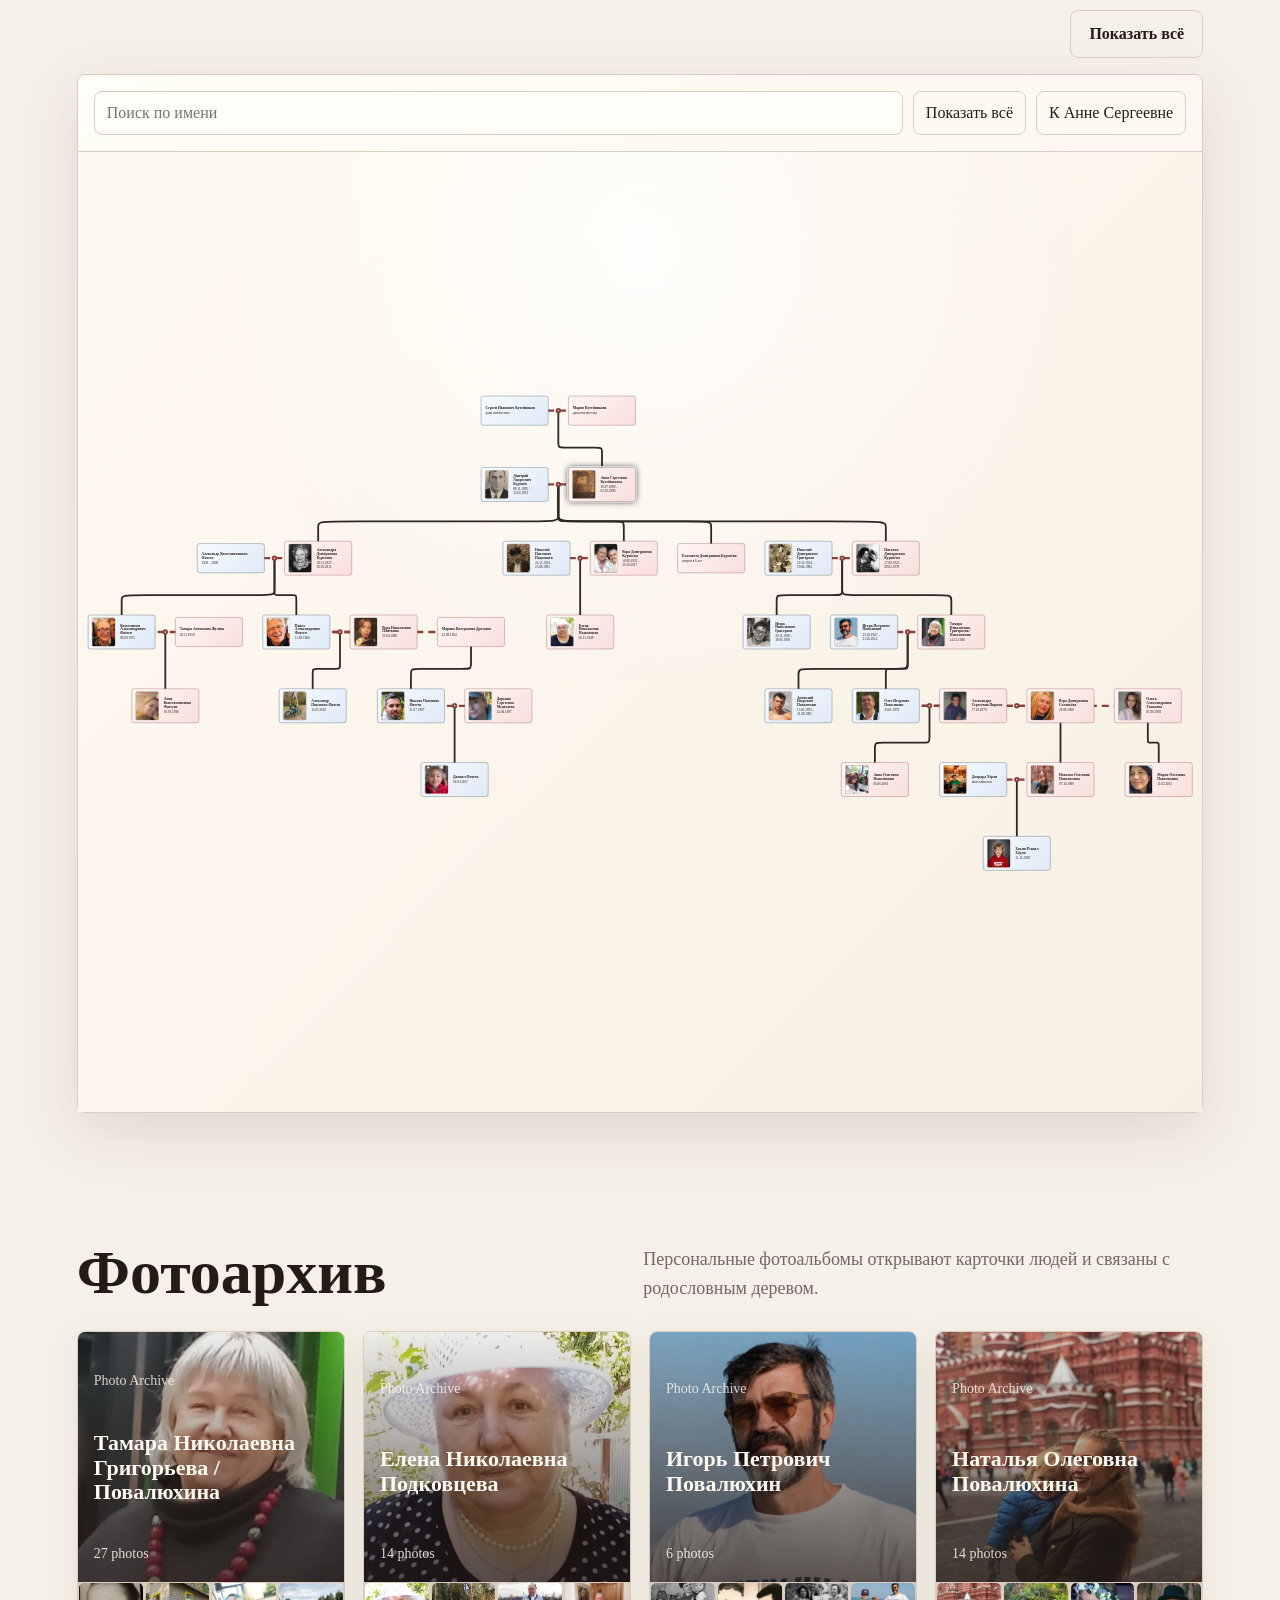
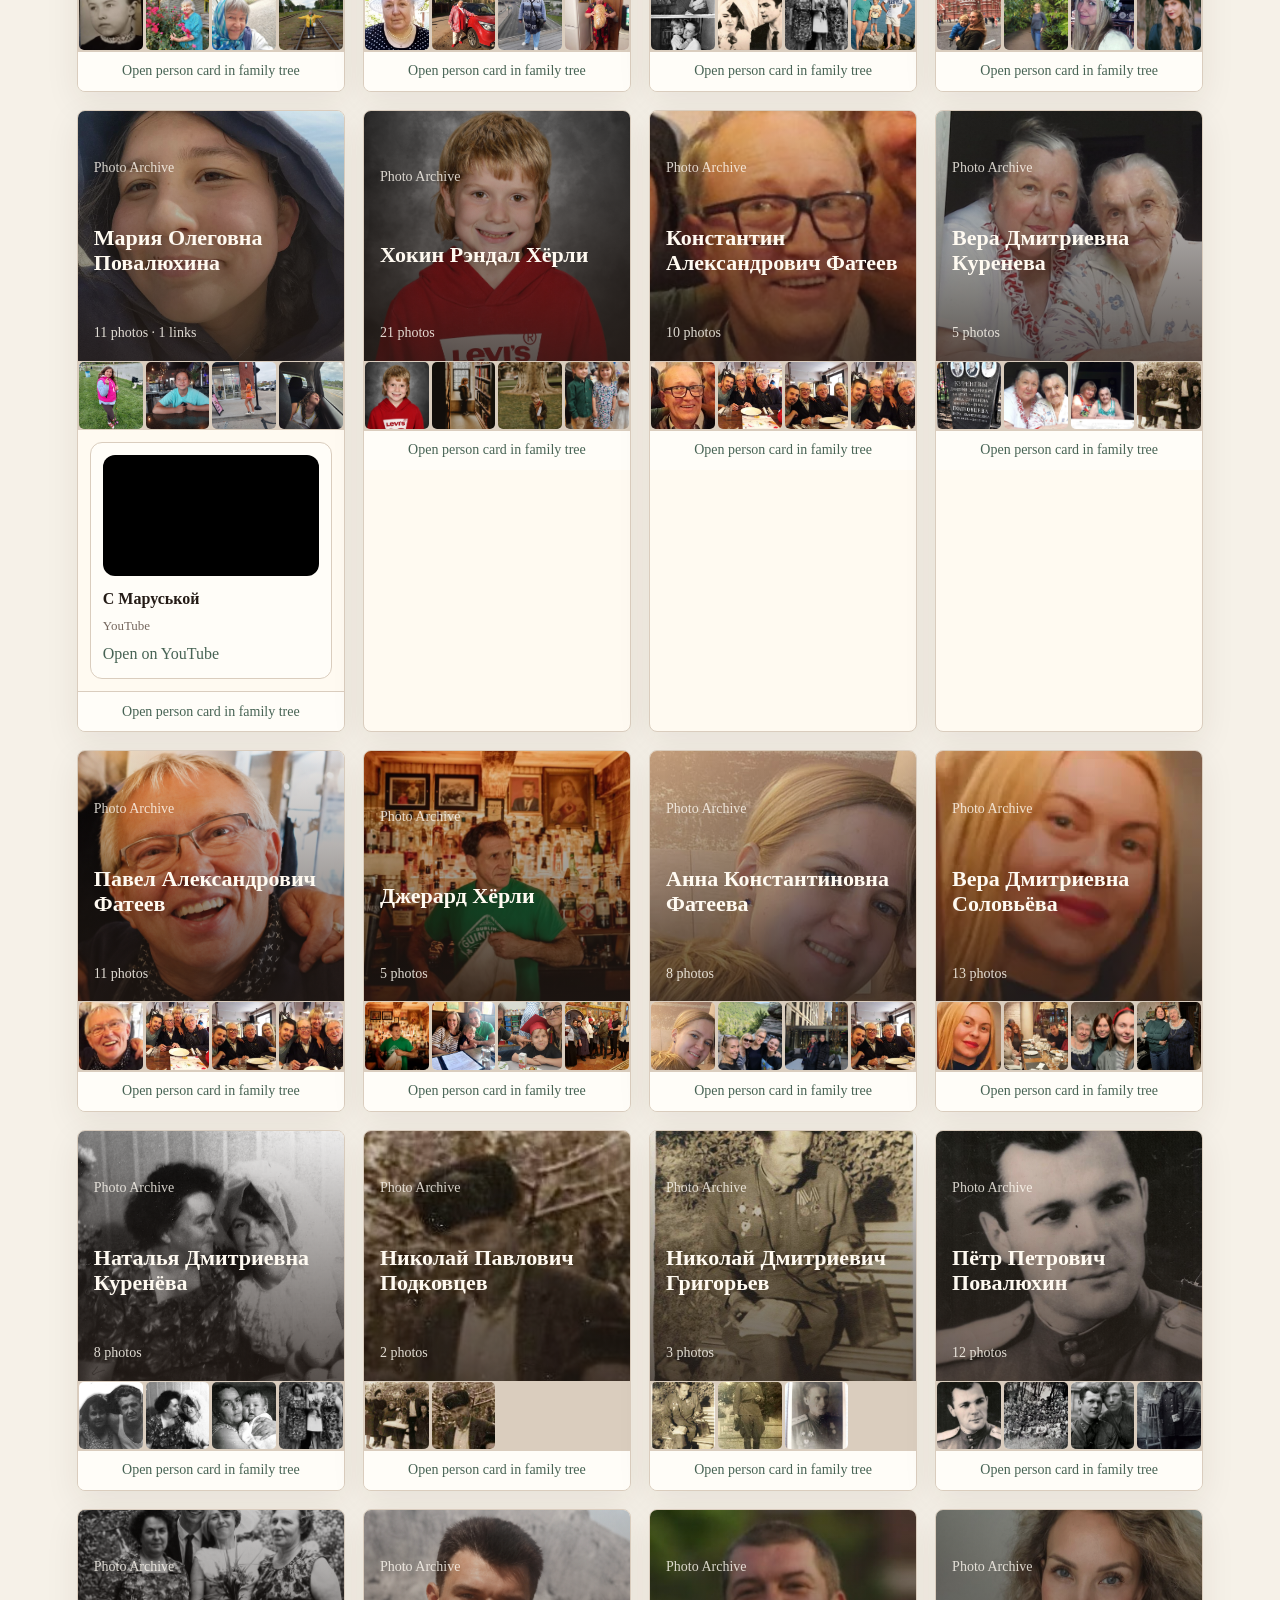
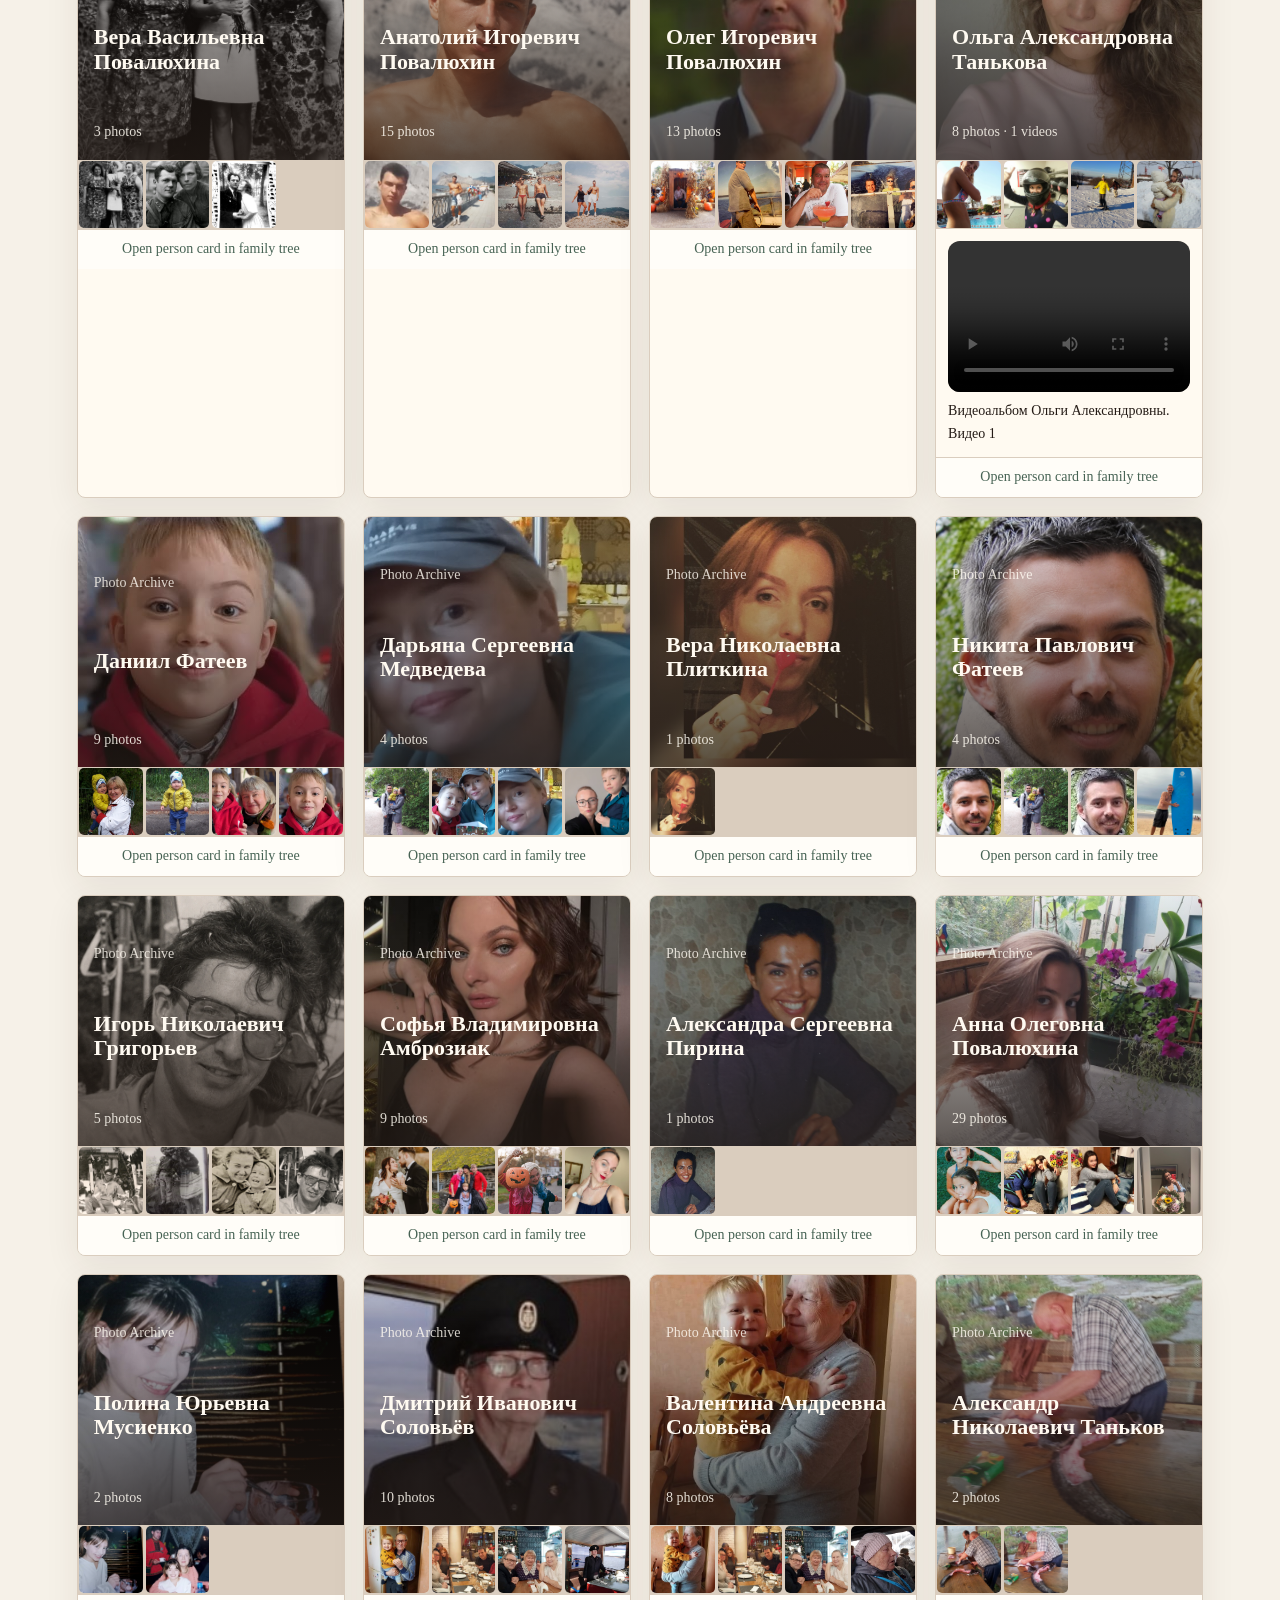
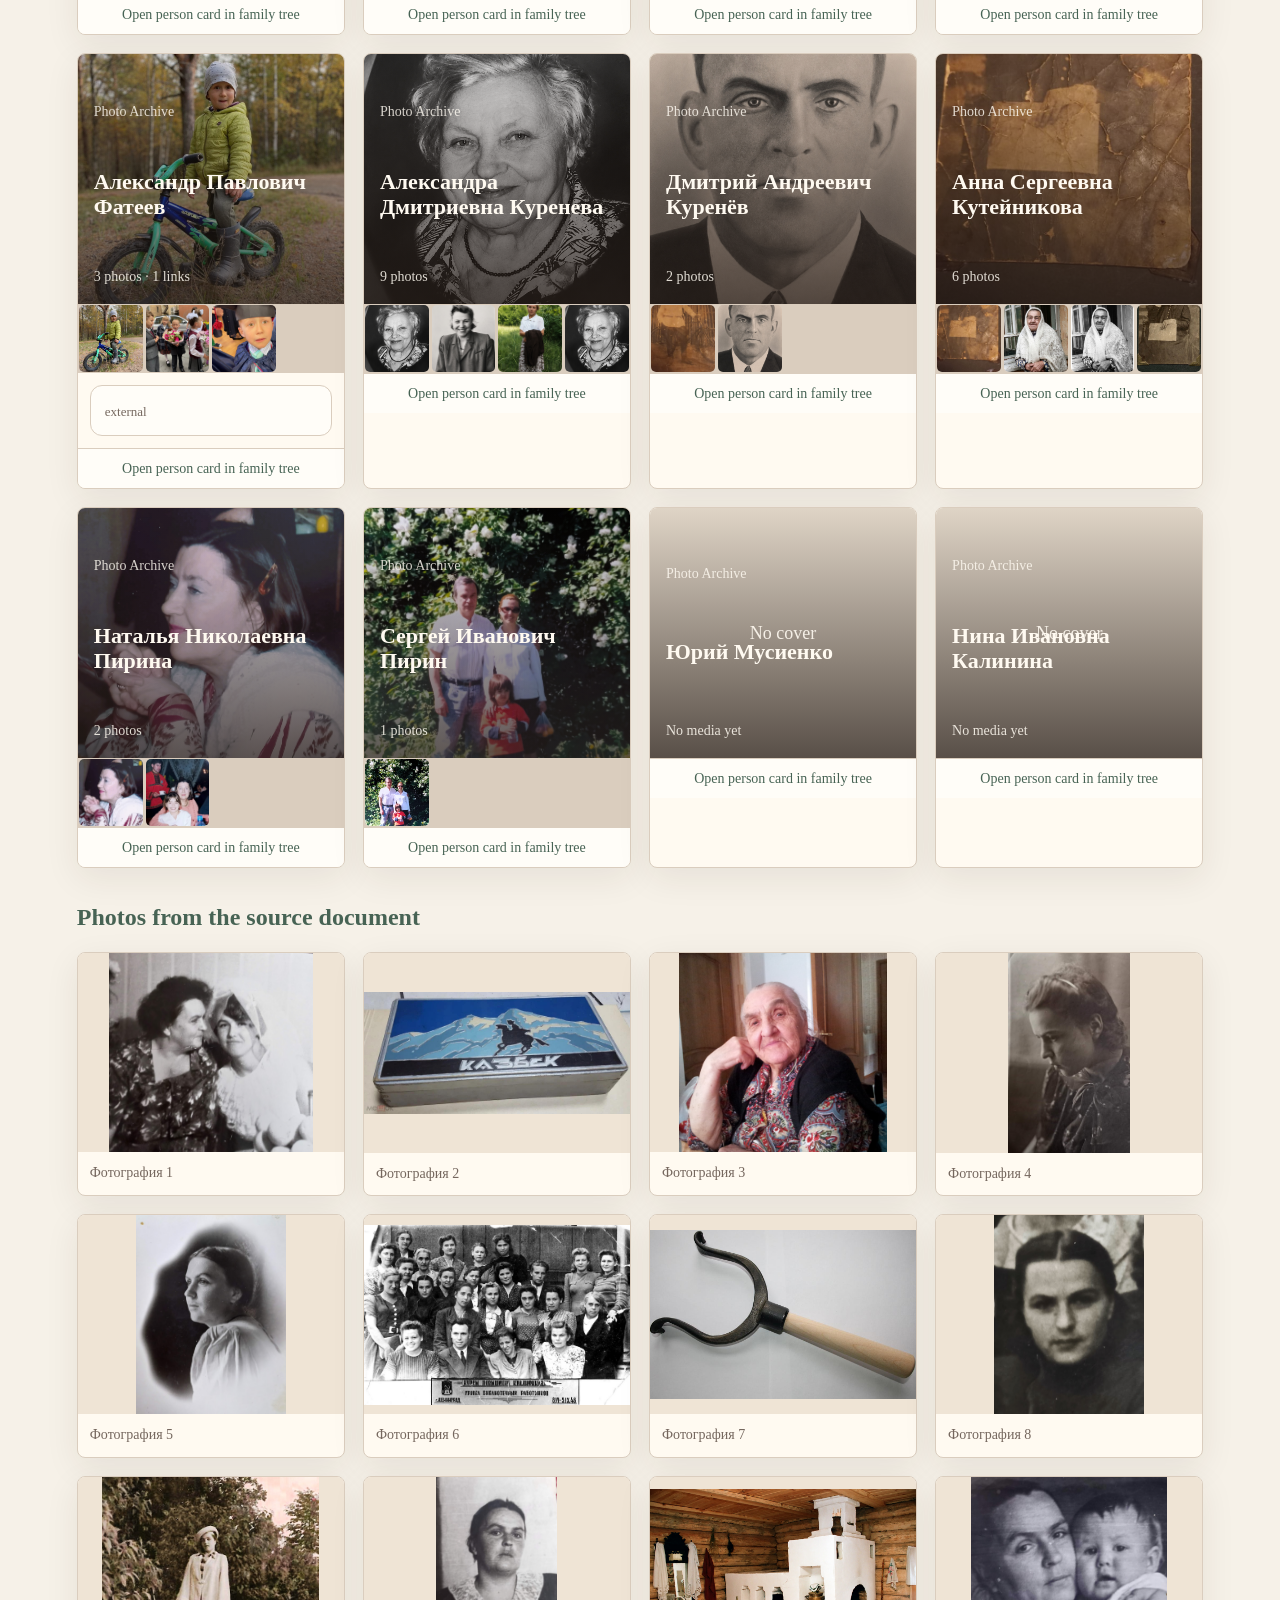
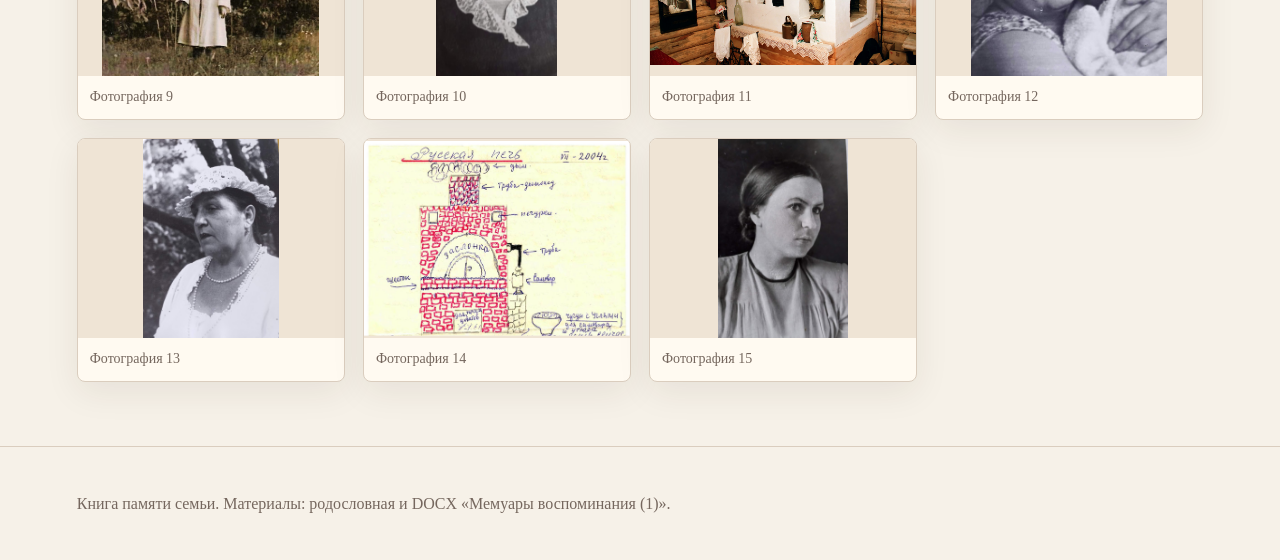
==== commit 97ac66ab: "feat(i18n): add English (en-US) bilingual support - Add language resolver (localStorage > URL query " ====
--- a/index.html
+++ b/index.html
@@ -37,18 +37,36 @@
         appendStyle("styles.css");
       })();
     </script>
+    <script>
+      // ---- Language resolver: localStorage > URL query > browser default ----
+      (function () {
+        var lang = localStorage.getItem("family-memory-book-lang");
+        var urlLang = new URLSearchParams(window.location.search).get("lang");
+        if (urlLang === "en" || urlLang === "ru") {
+          lang = urlLang;
+          localStorage.setItem("family-memory-book-lang", lang);
+        }
+        if (!lang) {
+          lang = navigator.language && navigator.language.startsWith("en") ? "en" : "ru";
+          localStorage.setItem("family-memory-book-lang", lang);
+        }
+        window.__lang = lang;
+        document.documentElement.lang = lang === "en" ? "en-US" : "ru";
+      })();
+    </script>
   </head>
   <body>
     <header class="site-header">
-      <a class="brand" href="#top">Книга памяти семьи</a>
-      <button class="nav-toggle" type="button" aria-label="Открыть меню" aria-expanded="false">
+      <a class="brand" href="#top" data-i18n="siteTitle">Книга памяти семьи</a>
+      <button class="nav-toggle" type="button" data-i18n-aria="nav.toggle" aria-label="Открыть меню" aria-expanded="false">
         <span class="nav-toggle-icon"></span>
       </button>
-      <nav class="top-nav" aria-label="Главная навигация">
-        <a href="#tree">Родословная</a>
-        <a href="#memoirs">Мемуары</a>
-        <a href="#photos">Фотоархив</a>
-        <a href="help.html">Как пользоваться</a>
+      <nav class="top-nav" data-i18n-aria="nav.ariaLabel" aria-label="Главная навигация">
+        <a href="#tree" data-i18n="nav.tree">Родословная</a>
+        <a href="#memoirs" data-i18n="nav.memoirs">Мемуары</a>
+        <a href="#photos" data-i18n="nav.photos">Фотоархив</a>
+        <a href="help.html" data-i18n="nav.help" id="nav-help-link">Как пользоваться</a>
+        <a href="#" id="lang-switch" class="lang-switch" data-i18n="language.switchToEnglish">English</a>
       </nav>
     </header>
 
@@ -56,14 +74,14 @@
     <main id="top">
       <section class="hero">
         <div class="hero-text">
-          <h1>Книга памяти семьи</h1>
-          <p>
+          <h1 data-i18n="hero.title">Книга памяти семьи</h1>
+          <p data-i18n="hero.body">
             Родословная, фотографии и дословные русские воспоминания семьи:
             бережно разложенные по разделам, без правки текста мемуаров.
           </p>
           <div class="hero-actions">
-            <a class="button primary" href="#tree">Открыть древо</a>
-            <a class="button secondary" href="#memoirs">Читать мемуары</a>
+            <a class="button primary" href="#tree" data-i18n="hero.openTree">Открыть древо</a>
+            <a class="button secondary" href="#memoirs" data-i18n="hero.readMemoirs">Читать мемуары</a>
           </div>
         </div>
         <div class="hero-photo">
@@ -74,33 +92,33 @@
       <section class="section-band intro-grid" aria-label="Краткая навигация">
         <a href="#tree">
           <span>01</span>
-          <strong>Интерактивная родословная</strong>
-          <small>Раскрытие ветвей, карточки людей, переходы к воспоминаниям.</small>
+          <strong data-i18n="introCards.treeTitle">Интерактивная родословная</strong>
+          <small data-i18n="introCards.treeBody">Раскрытие ветвей, карточки людей, переходы к воспоминаниям.</small>
         </a>
         <a href="#photos">
           <span>02</span>
-          <strong>Фотоархив</strong>
-          <small>Все 15 изображений из исходного документа, без изменений.</small>
+          <strong data-i18n="introCards.photosTitle">Фотоархив</strong>
+          <small data-i18n="introCards.photosBody">Все 15 изображений из исходного документа, без изменений.</small>
         </a>
-        <a href="help.html">
+        <a href="help.html" id="intro-help-link">
           <span>03</span>
-          <strong>Как пользоваться сайтом</strong>
-          <small>Простая инструкция для родственников со скриншотами и шагами.</small>
+          <strong data-i18n="introCards.memoirsTitle">Как пользоваться сайтом</strong>
+          <small data-i18n="hero.openHelp">Простая инструкция для родственников со скриншотами и шагами.</small>
         </a>
       </section>
 
       <section id="memoirs" class="section">
         <div class="section-heading">
-          <h2>Мемуары</h2>
-          <p>Русский текст опубликован дословно, разделами, без пересказа и редактирования.</p>
-        </div>
-        <div id="memoir-tabs" class="memoir-tabs" role="tablist" aria-label="Разделы мемуаров"></div>
+          <h2 data-i18n="memoirs.sectionTitle">Мемуары</h2>
+          <p data-i18n="memoirs.sourceNote">Русский текст опубликован дословно, разделами, без пересказа и редактирования.</p>
+        </div>
+        <div id="memoir-tabs" class="memoir-tabs" role="tablist" data-i18n-aria="memoirs.sectionTitle" aria-label="Разделы мемуаров"></div>
       </section>
 
       <section id="tree" class="section">
         <div class="section-heading">
-          <h2>Родословная</h2>
-          <p>Раскрывайте ветви семьи и выбирайте человека, чтобы увидеть связи и ссылки на тексты.</p>
+          <h2 data-i18n="tree.sectionTitle">Родословная</h2>
+          <p data-i18n="tree.sectionDescription">Раскрывайте ветви семьи и выбирайте человека, чтобы увидеть связи и ссылки на тексты.</p>
         </div>
         <div class="tree-top-actions">
           <button
@@ -108,15 +126,16 @@
             class="button secondary"
             type="button"
             data-tree-action="expand-all"
+            data-i18n="tree.showAll"
           >
             Показать всё
           </button>
         </div>
         <div class="tree-layout">
-          <div class="tree-toolbar" aria-label="Управление родословной">
-            <input id="person-search" type="search" placeholder="Поиск по имени" />
-            <button id="expand-all" type="button" data-tree-action="expand-all">Показать всё</button>
-            <button id="collapse-all" type="button">К Анне Сергеевне</button>
+          <div class="tree-toolbar" data-i18n-aria="tree.sectionTitle" aria-label="Управление родословной">
+            <input id="person-search" type="search" data-i18n-placeholder="tree.searchPlaceholder" placeholder="Поиск по имени" />
+            <button id="expand-all" type="button" data-tree-action="expand-all" data-i18n="tree.showAll">Показать всё</button>
+            <button id="collapse-all" type="button" data-i18n="tree.collapseAll">К Анне Сергеевне</button>
           </div>
           <div class="tree-shell">
             <div id="family-tree" class="family-tree" aria-live="polite"></div>
@@ -126,43 +145,43 @@
 
       <section id="photos" class="section">
         <div class="section-heading">
-          <h2>Фотоархив</h2>
-          <p>Персональные фотоальбомы открывают карточки людей и связаны с родословным деревом.</p>
+          <h2 data-i18n="photos.sectionTitle">Фотоархив</h2>
+          <p data-i18n="photos.sectionDescription">Персональные фотоальбомы открывают карточки людей и связаны с родословным деревом.</p>
         </div>
         <div id="photo-grid" class="photo-grid"></div>
       </section>
     </main>
 
     <footer class="site-footer">
-      <p>Книга памяти семьи. Материалы: родословная и DOCX «Мемуары воспоминания (1)».</p>
+      <p data-i18n="footer.text">Книга памяти семьи. Материалы: родословная и DOCX «Мемуары воспоминания (1)».</p>
     </footer>
 
     <div id="person-modal" class="person-modal" hidden>
-      <button class="modal-backdrop" type="button" data-close-person aria-label="Закрыть карточку"></button>
-      <aside id="person-panel" class="person-panel" role="dialog" aria-modal="true" aria-label="Карточка человека">
-        <button class="modal-close" type="button" data-close-person aria-label="Закрыть">×</button>
+      <button class="modal-backdrop" type="button" data-close-person data-i18n-aria="tree.close" aria-label="Закрыть карточку"></button>
+      <aside id="person-panel" class="person-panel" role="dialog" aria-modal="true" data-i18n-aria="tree.detailsTitle" aria-label="Карточка человека">
+        <button class="modal-close" type="button" data-close-person data-i18n-aria="tree.close" aria-label="Закрыть">×</button>
         <div id="person-panel-content">
-          <p class="panel-empty">Выберите карточку в родословной.</p>
+          <p class="panel-empty" data-i18n="tree.selectPerson">Выберите карточку в родословной.</p>
         </div>
       </aside>
     </div>
 
     <div id="photo-modal" class="photo-modal" hidden>
-      <button class="modal-backdrop" type="button" data-close-photo aria-label="Закрыть фотографию"></button>
-      <figure class="photo-viewer" role="dialog" aria-modal="true" aria-label="Просмотр фотографии">
-        <button class="modal-close" type="button" data-close-photo aria-label="Закрыть">×</button>
-        <button class="photo-nav photo-prev" type="button" data-photo-prev aria-label="Предыдущая фотография">‹</button>
+      <button class="modal-backdrop" type="button" data-close-photo data-i18n-aria="photos.close" aria-label="Закрыть фотографию"></button>
+      <figure class="photo-viewer" role="dialog" aria-modal="true" data-i18n-aria="photos.sectionTitle" aria-label="Просмотр фотографии">
+        <button class="modal-close" type="button" data-close-photo data-i18n-aria="photos.close" aria-label="Закрыть">×</button>
+        <button class="photo-nav photo-prev" type="button" data-photo-prev data-i18n-aria="photos.previous" aria-label="Предыдущая фотография">‹</button>
         <img id="photo-viewer-image" src="" alt="" />
-        <button class="photo-nav photo-next" type="button" data-photo-next aria-label="Следующая фотография">›</button>
+        <button class="photo-nav photo-next" type="button" data-photo-next data-i18n-aria="photos.next" aria-label="Следующая фотография">›</button>
         <div id="photo-viewer-counter" class="photo-counter"></div>
         <figcaption id="photo-viewer-caption"></figcaption>
       </figure>
     </div>
 
     <div id="memoir-modal" class="memoir-modal" hidden>
-      <button class="modal-backdrop" type="button" data-close-memoir aria-label="Закрыть текст"></button>
-      <article class="memoir-dialog" role="dialog" aria-modal="true" aria-label="Текст мемуаров">
-        <button class="modal-close" type="button" data-close-memoir aria-label="Закрыть">×</button>
+      <button class="modal-backdrop" type="button" data-close-memoir data-i18n-aria="memoirs.close" aria-label="Закрыть текст"></button>
+      <article class="memoir-dialog" role="dialog" aria-modal="true" data-i18n-aria="memoirs.sectionTitle" aria-label="Текст мемуаров">
+        <button class="modal-close" type="button" data-close-memoir data-i18n-aria="memoirs.close" aria-label="Закрыть">×</button>
         <div id="memoir-modal-content"></div>
       </article>
     </div>
@@ -195,28 +214,38 @@
         }
 
         const withAssetVersion = window.__withAssetVersion || ((path) => path);
-        const scriptPaths = [
+        var lang = window.__lang || "ru";
+        var i18nScripts = [];
+        if (lang === "en") {
+          i18nScripts = [
+            "data/i18n/ui.en-US.js",
+            "data/i18n/family.en-US.js",
+            "data/i18n/memoirs.en-US.js",
+          ];
+        }
+        var scriptPaths = [
           "data/memoirs.js",
           "data/family.js",
           "data/photo-albums.js",
           "vendor/d3/d3.min.js",
           "vendor/family-chart/family-chart.min.js",
-          "app.js",
         ];
+        // Insert i18n scripts before app.js
+        var allScripts = i18nScripts.concat(scriptPaths).concat(["app.js"]);
 
         function appendScript(path) {
           return new Promise((resolve, reject) => {
             const script = document.createElement("script");
             script.src = withAssetVersion(path);
             script.onload = resolve;
-            script.onerror = () => reject(new Error(`Failed to load ${path}`));
+            script.onerror = () => reject(new Error("Failed to load " + path));
             document.body.appendChild(script);
           });
         }
 
-        scriptPaths
-          .reduce((chain, path) => chain.then(() => appendScript(path)), Promise.resolve())
-          .catch((error) => console.error("Asset bootstrap failed:", error));
+        allScripts
+          .reduce(function (chain, path) { return chain.then(function () { return appendScript(path); }); }, Promise.resolve())
+          .catch(function (error) { console.error("Asset bootstrap failed:", error); });
       })();
     </script>
   </body>
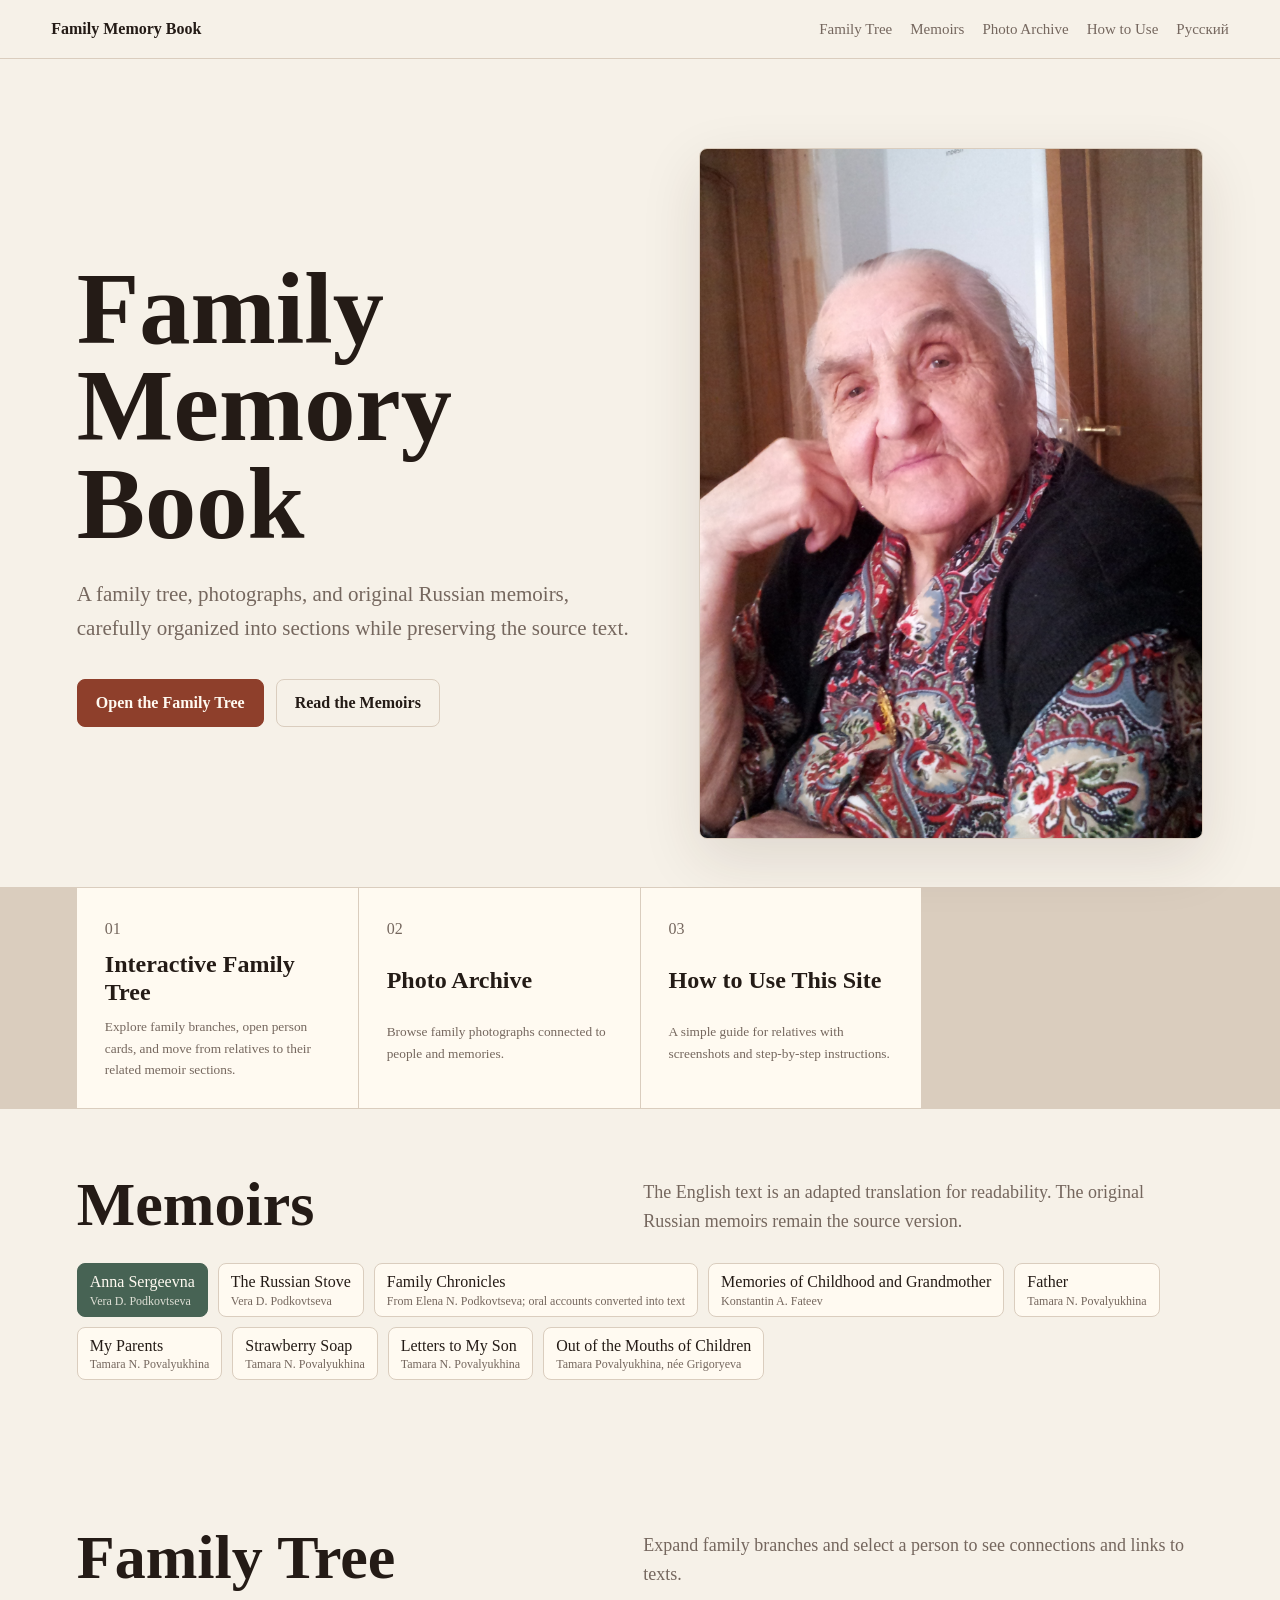
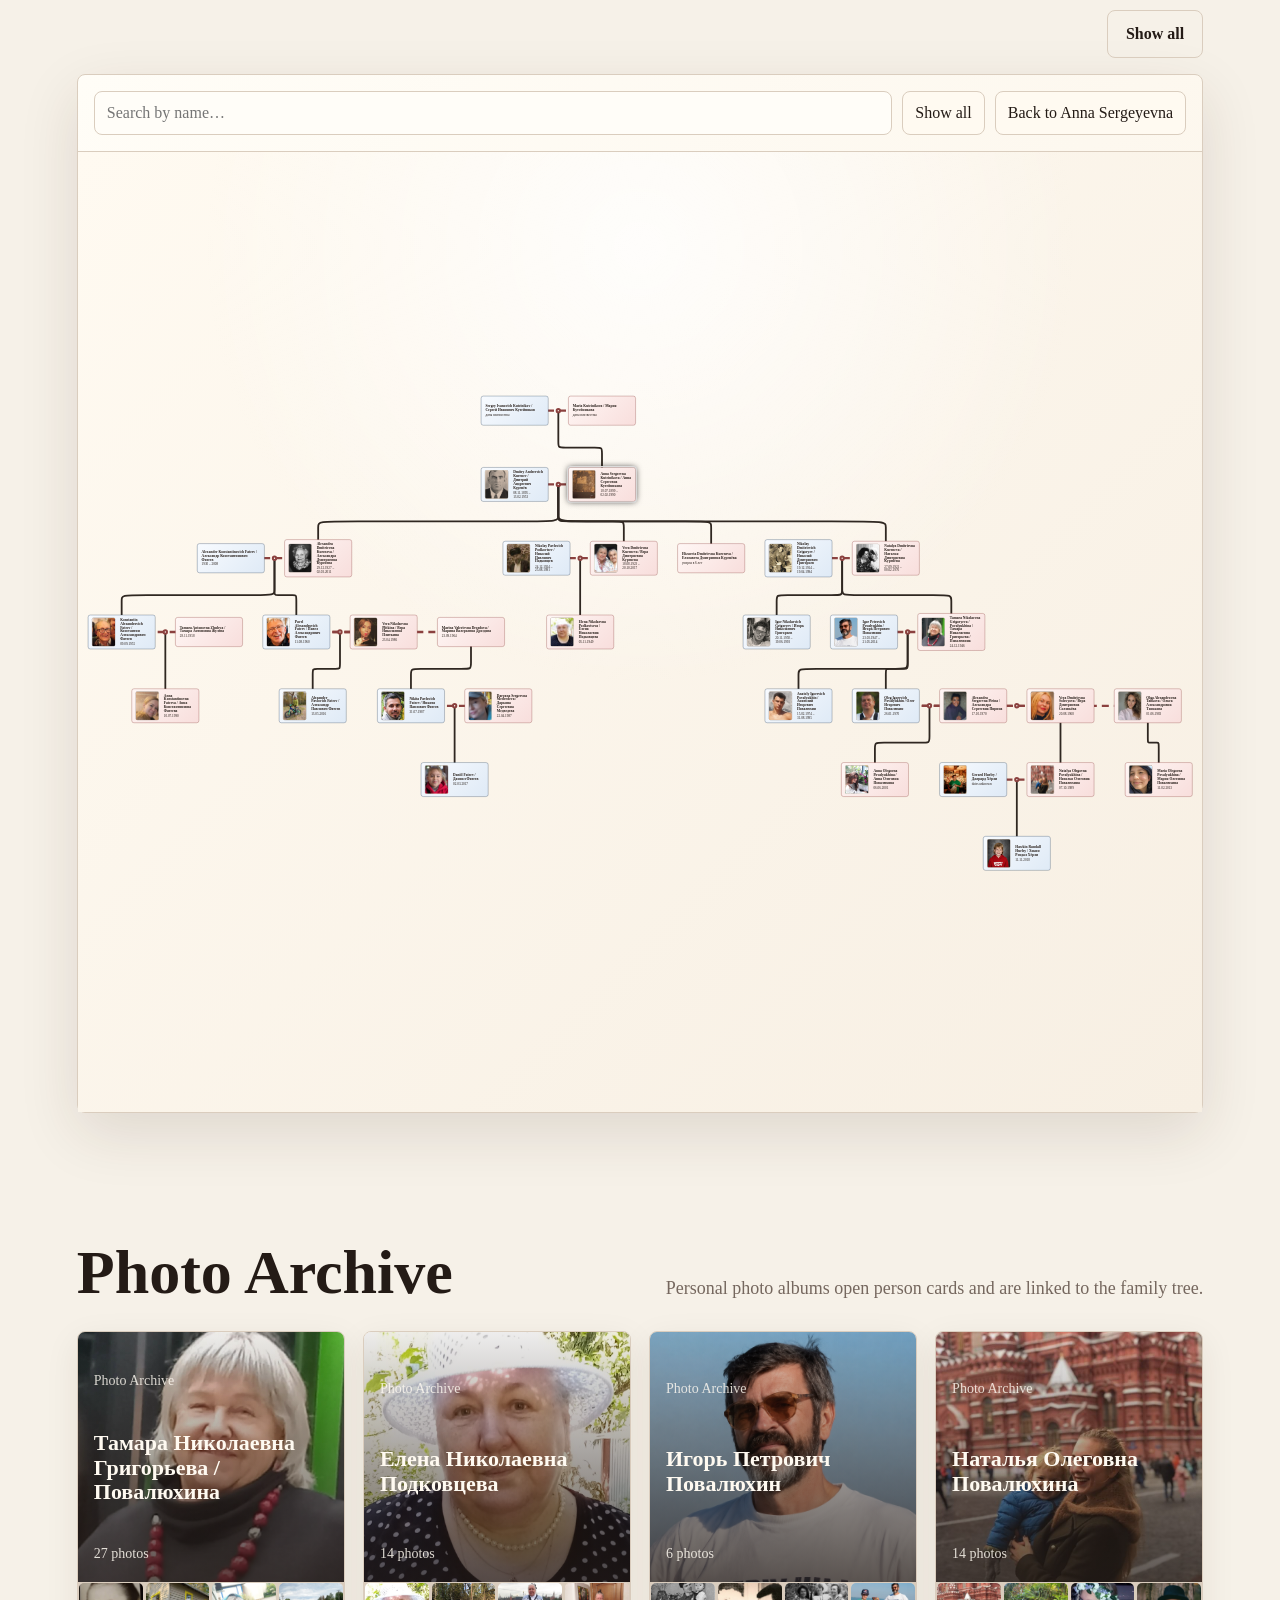
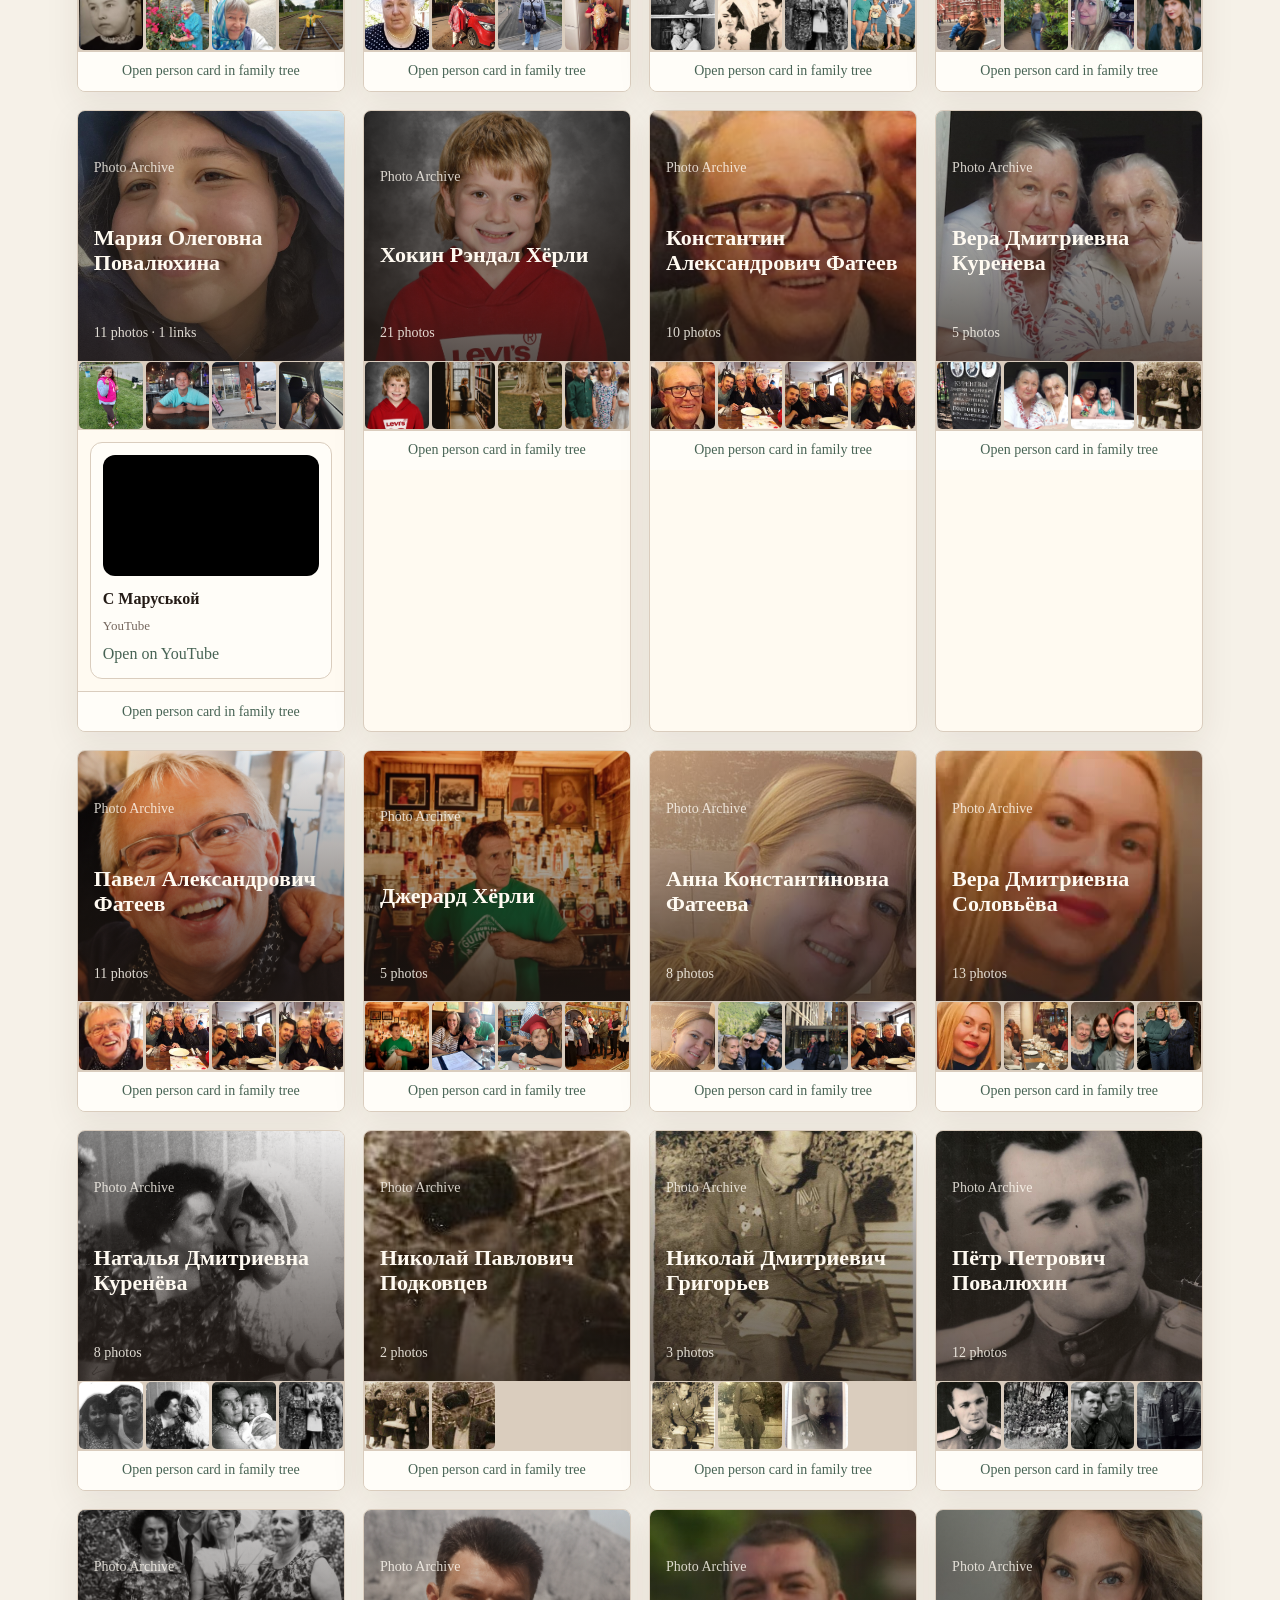
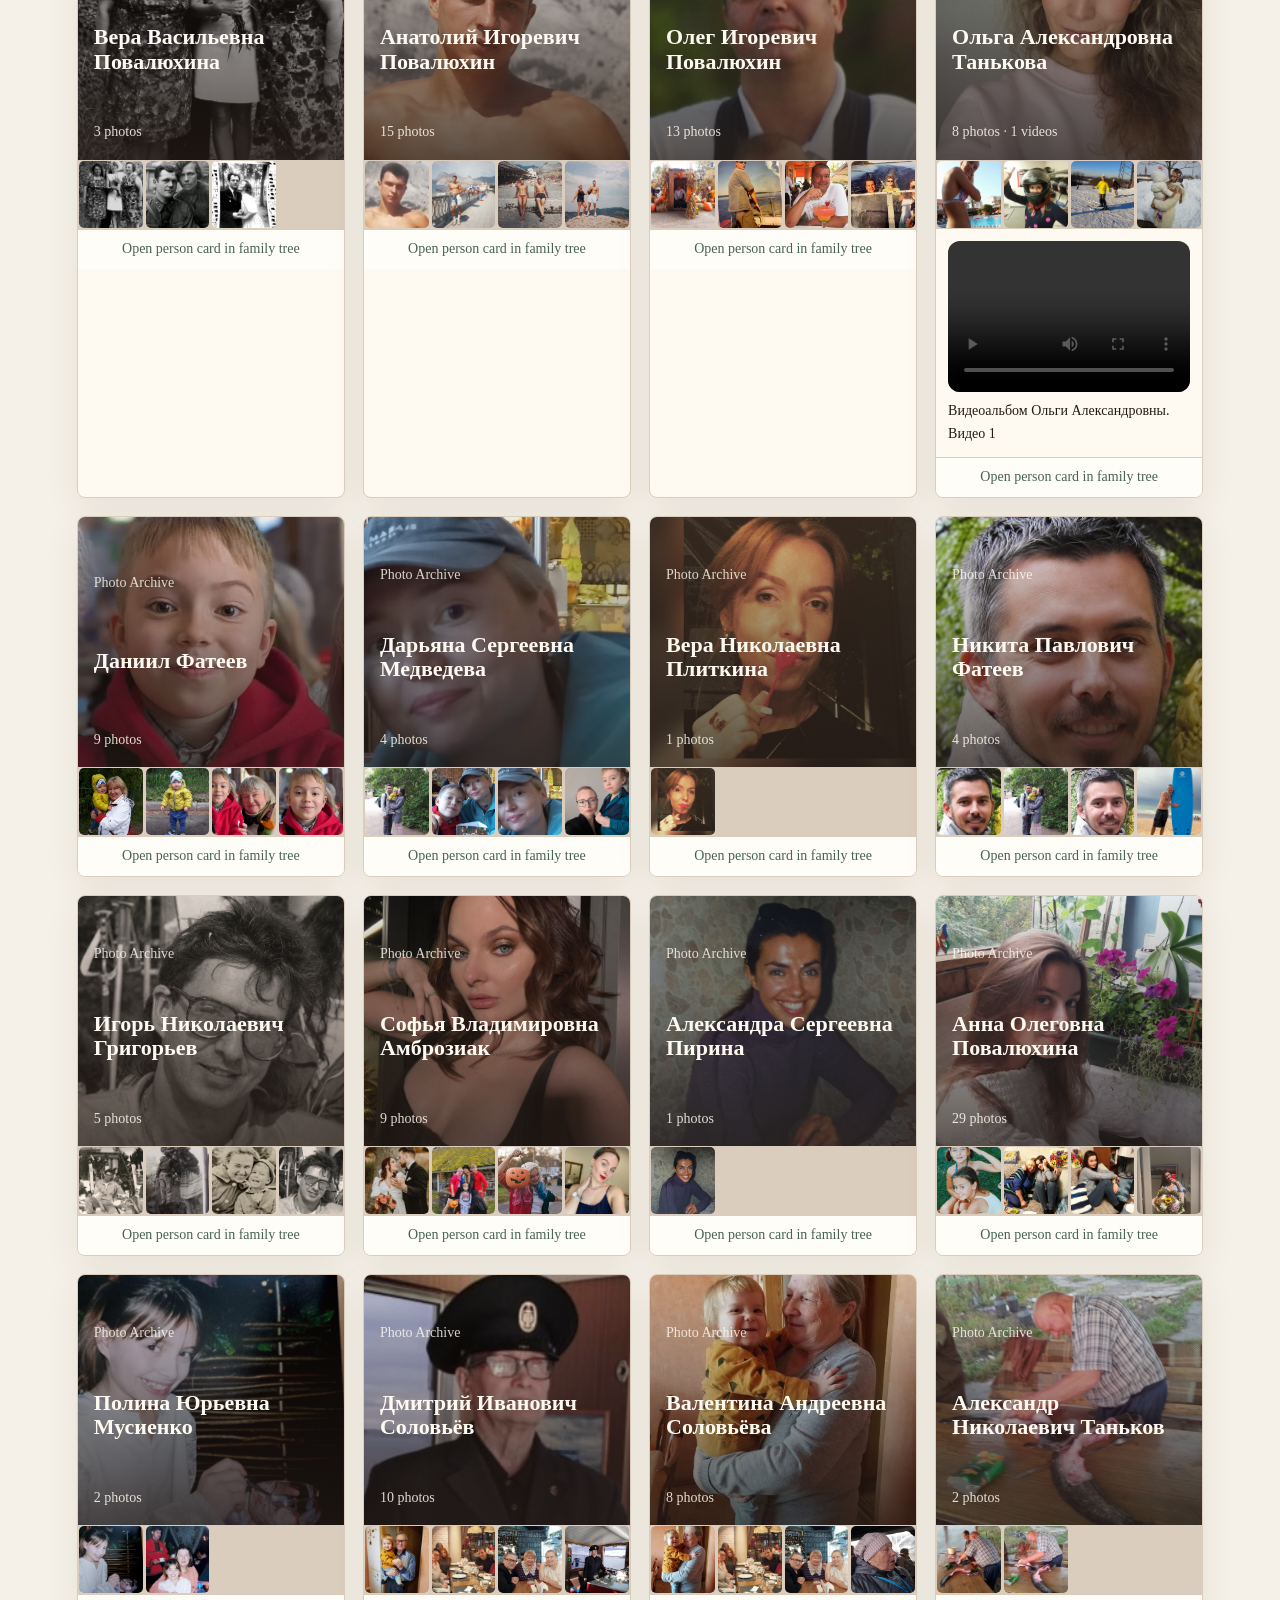
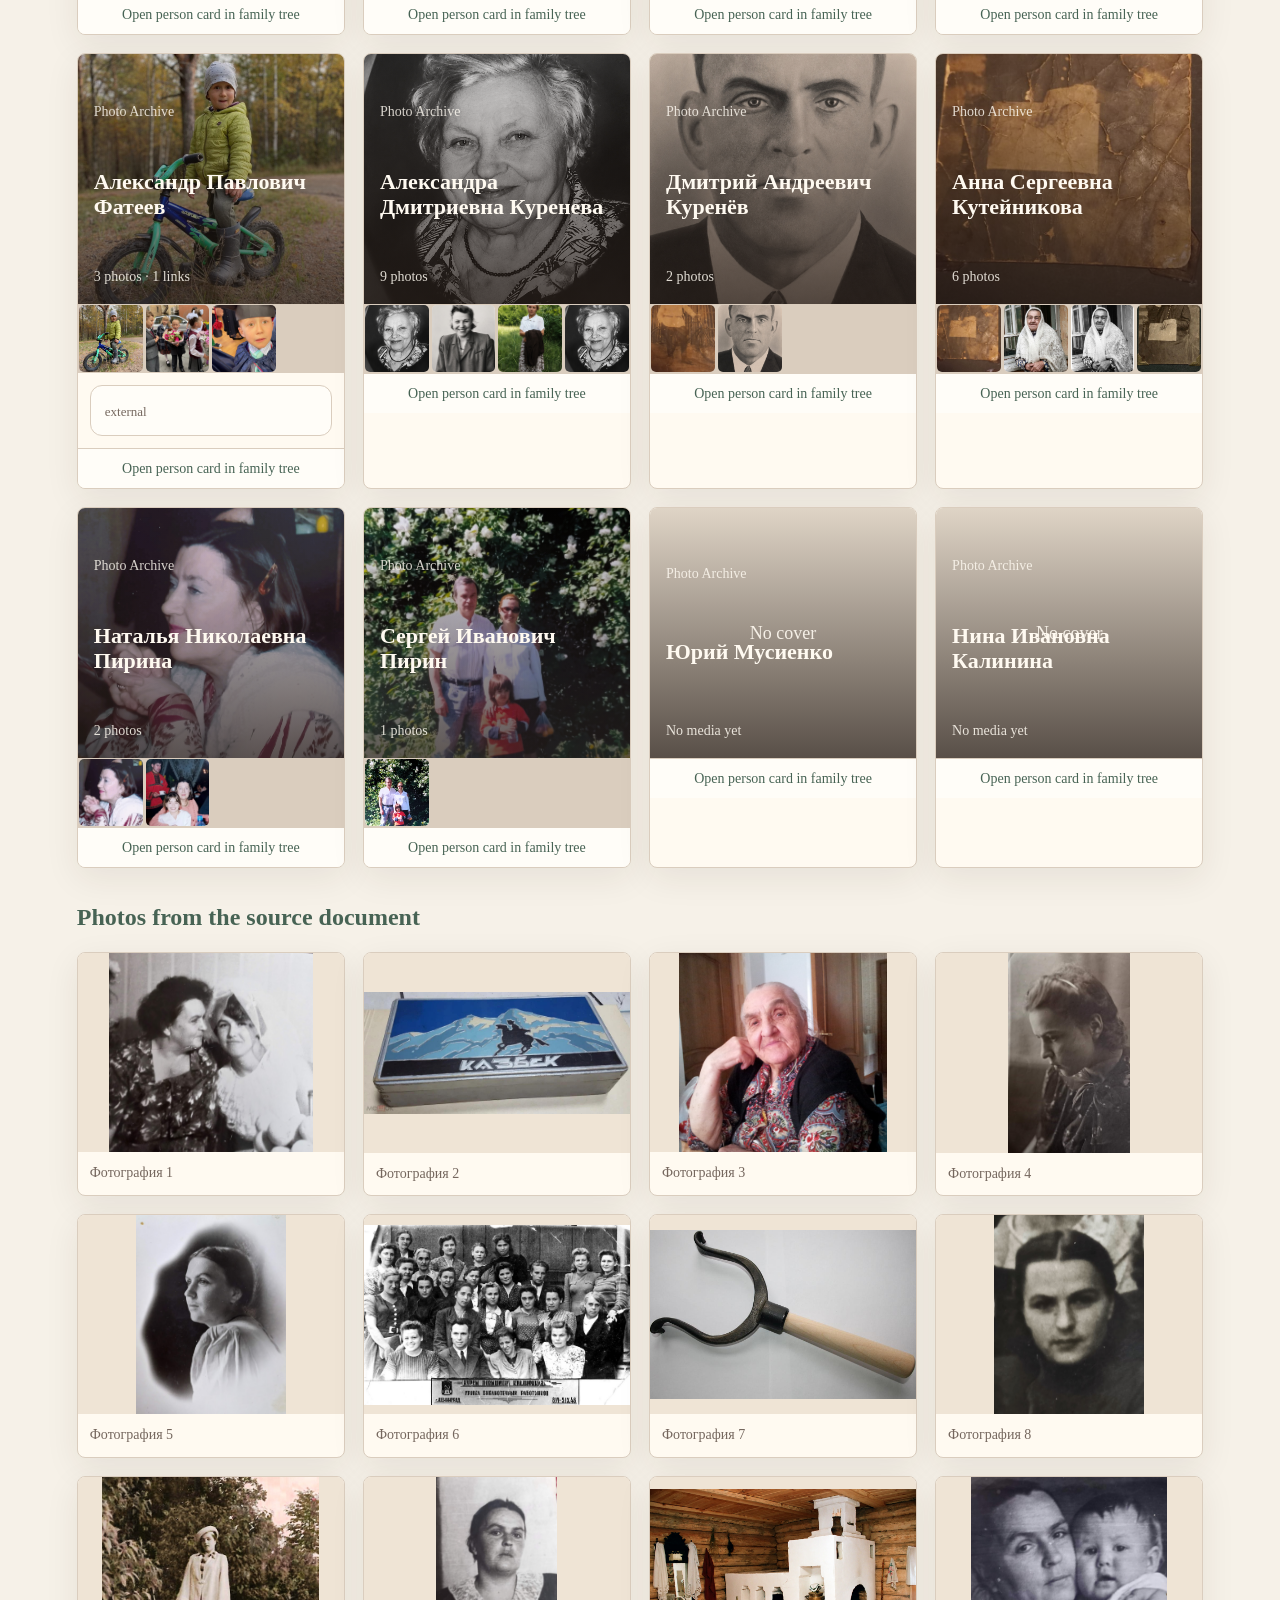
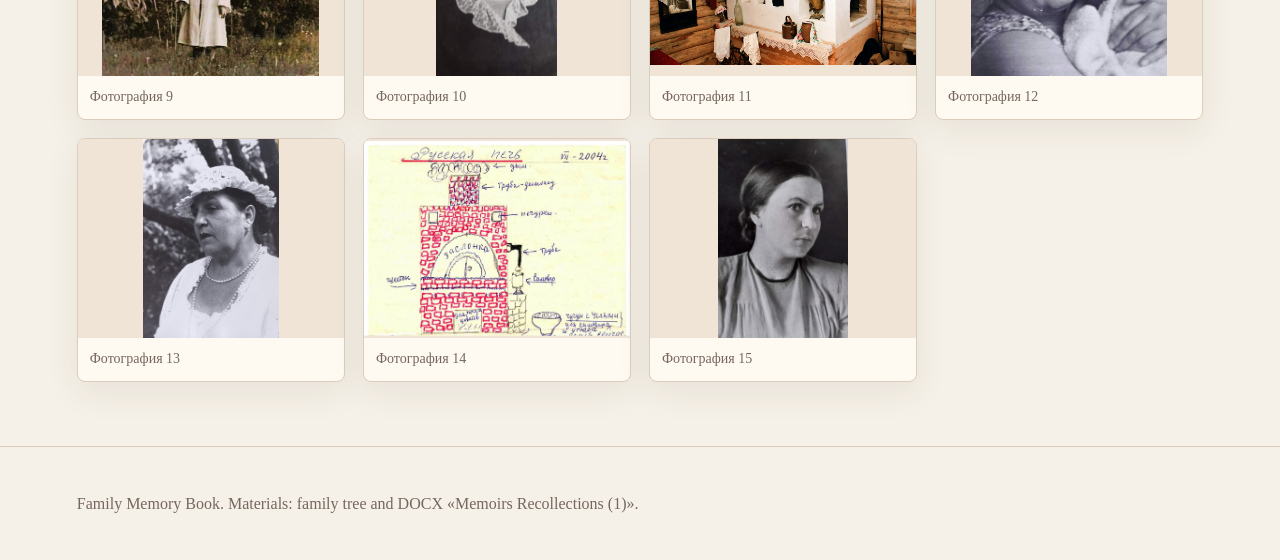
==== commit c2c071eb: "fix(i18n): resolve blockers #5 #6 #7 #8 for PR #3 - #5: showPerson() uses personName(id) for modal t" ====
--- a/index.html
+++ b/index.html
@@ -102,8 +102,8 @@
         </a>
         <a href="help.html" id="intro-help-link">
           <span>03</span>
-          <strong data-i18n="introCards.memoirsTitle">Как пользоваться сайтом</strong>
-          <small data-i18n="hero.openHelp">Простая инструкция для родственников со скриншотами и шагами.</small>
+          <strong data-i18n="introCards.helpTitle">Как пользоваться сайтом</strong>
+          <small data-i18n="introCards.helpBody">Простая инструкция для родственников со скриншотами и шагами.</small>
         </a>
       </section>
 
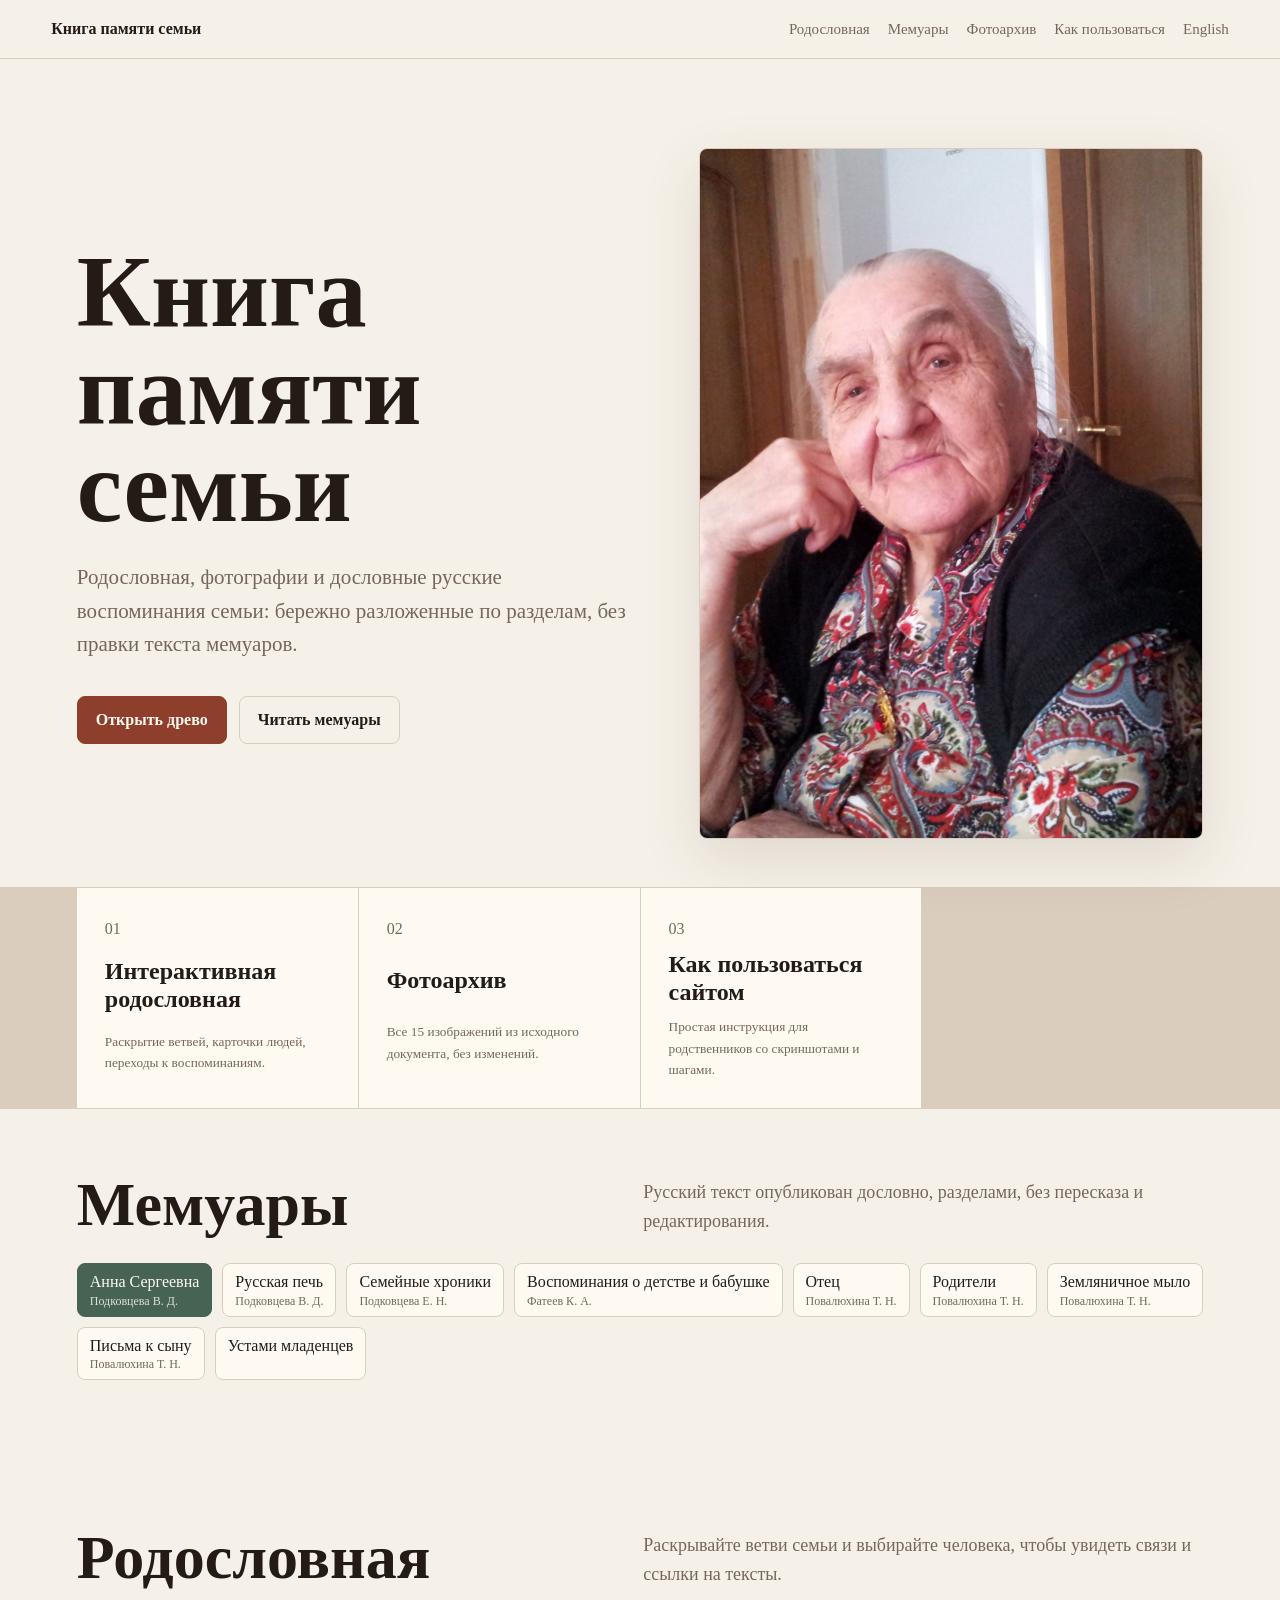
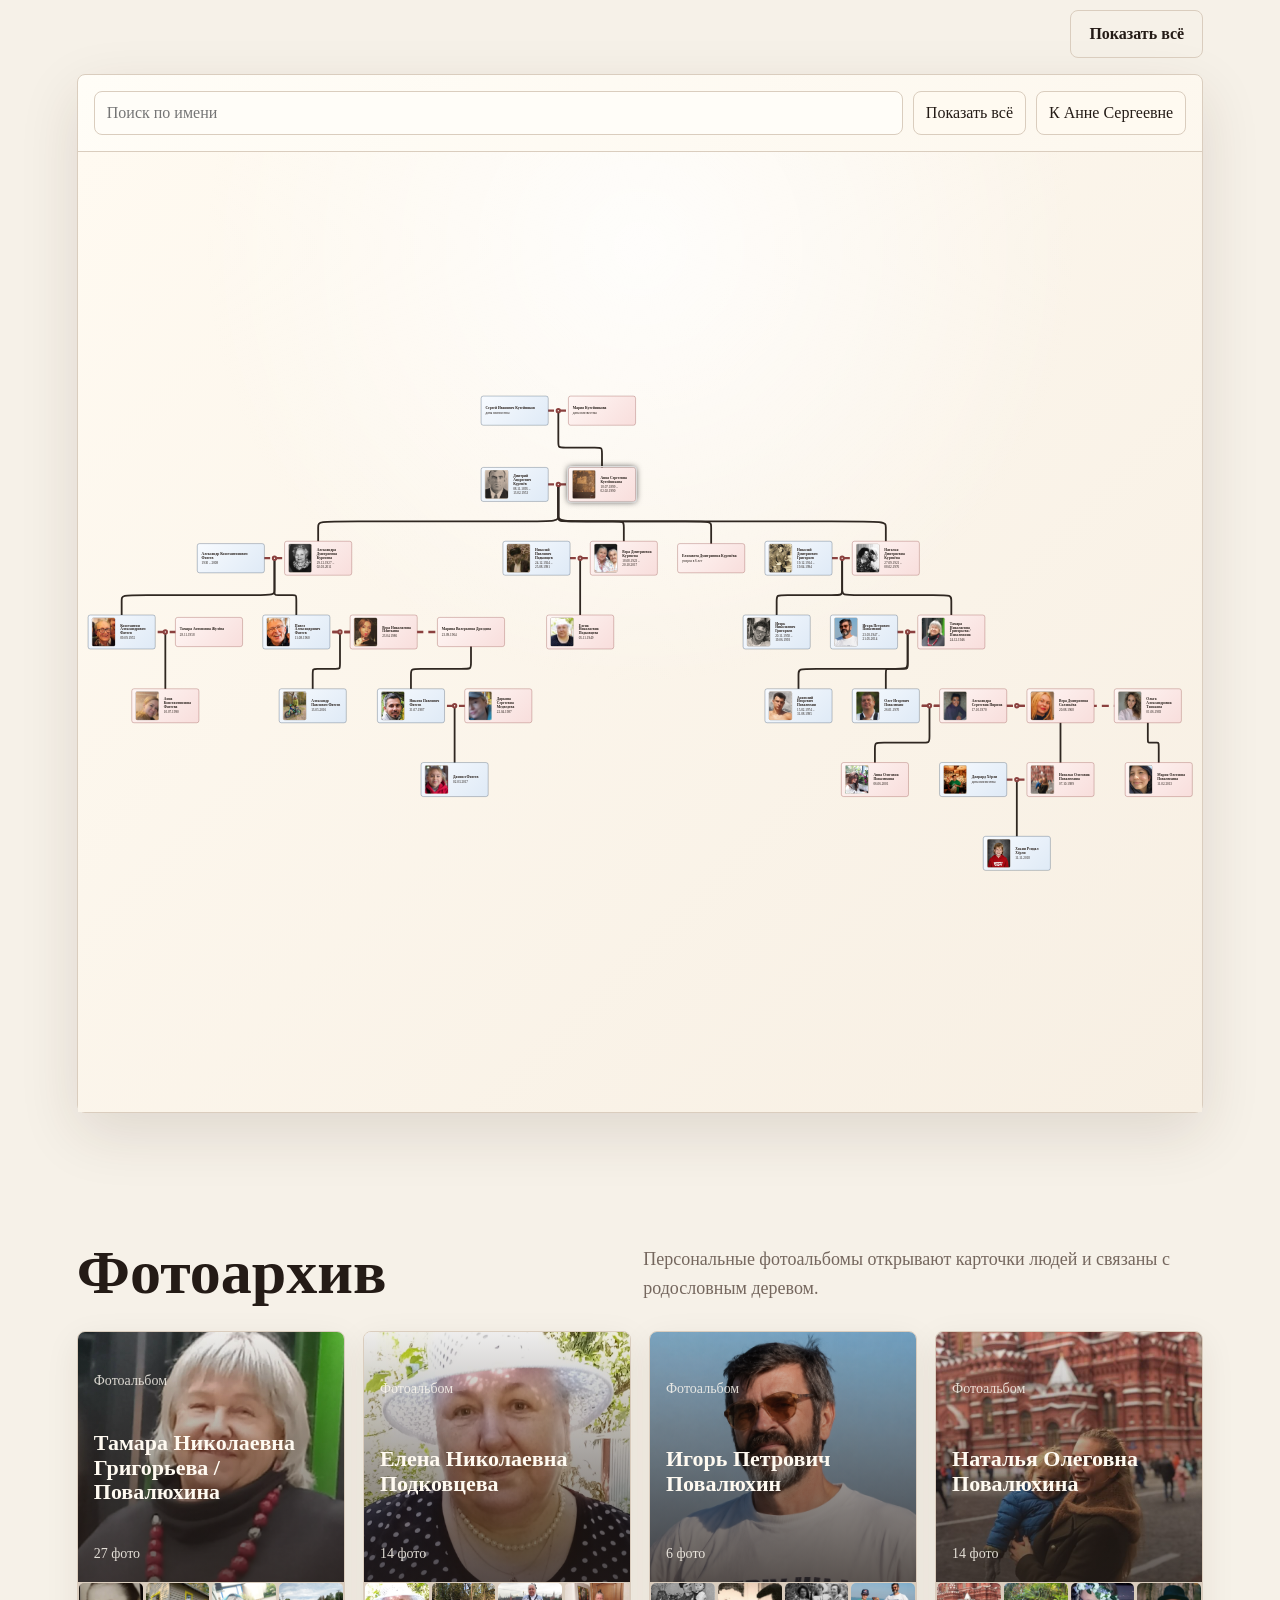
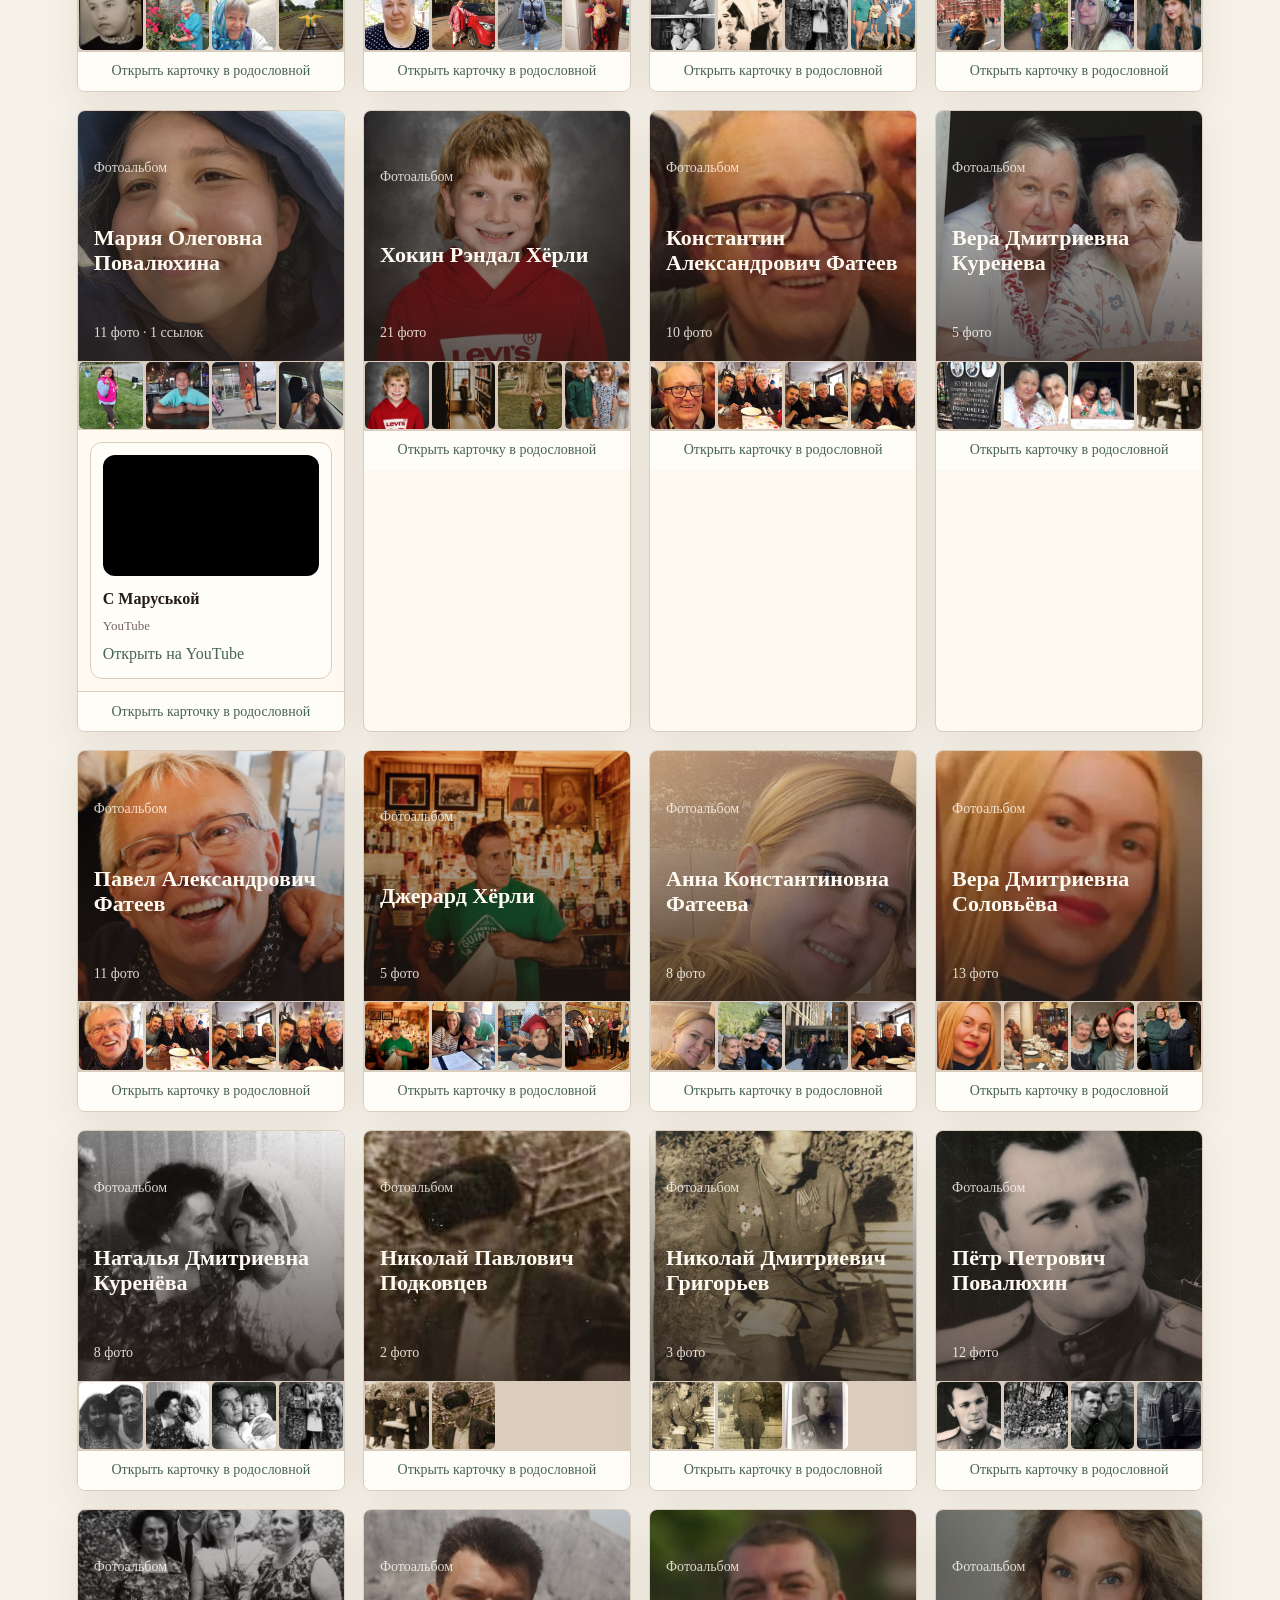
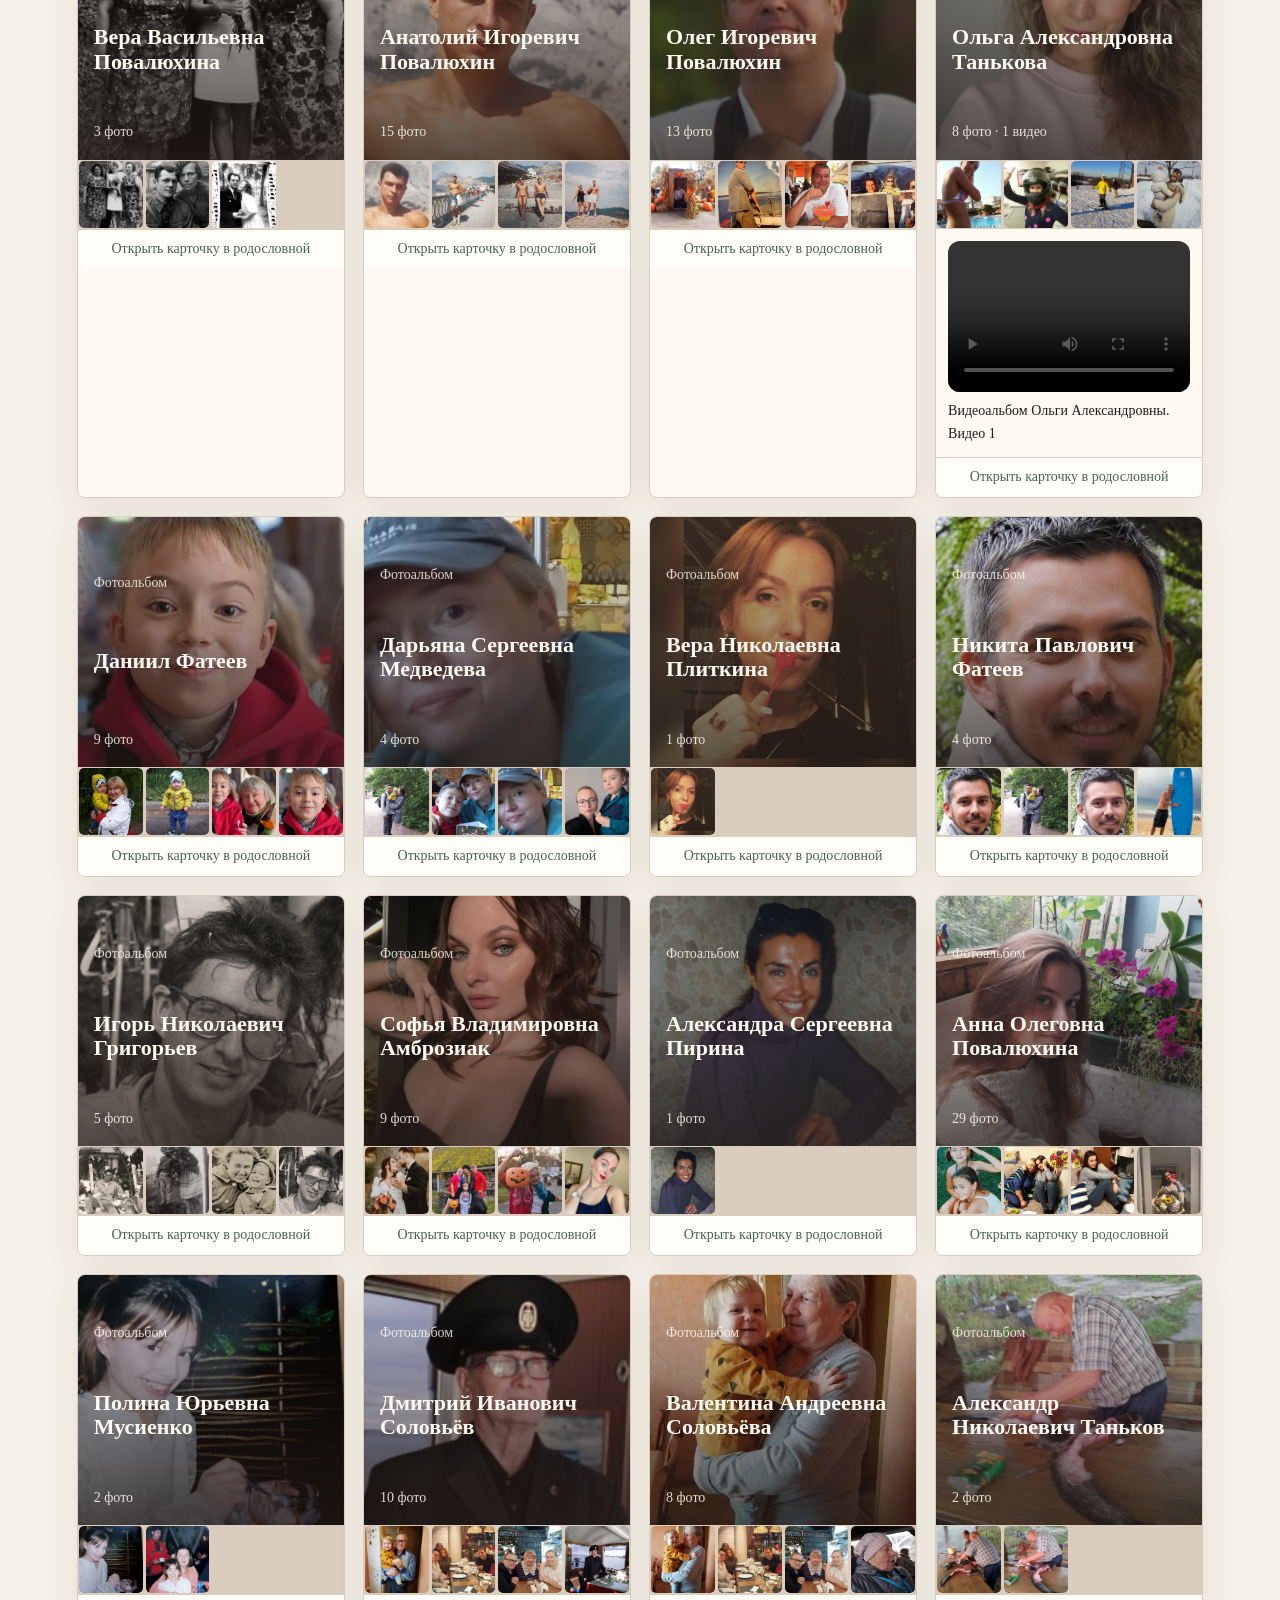
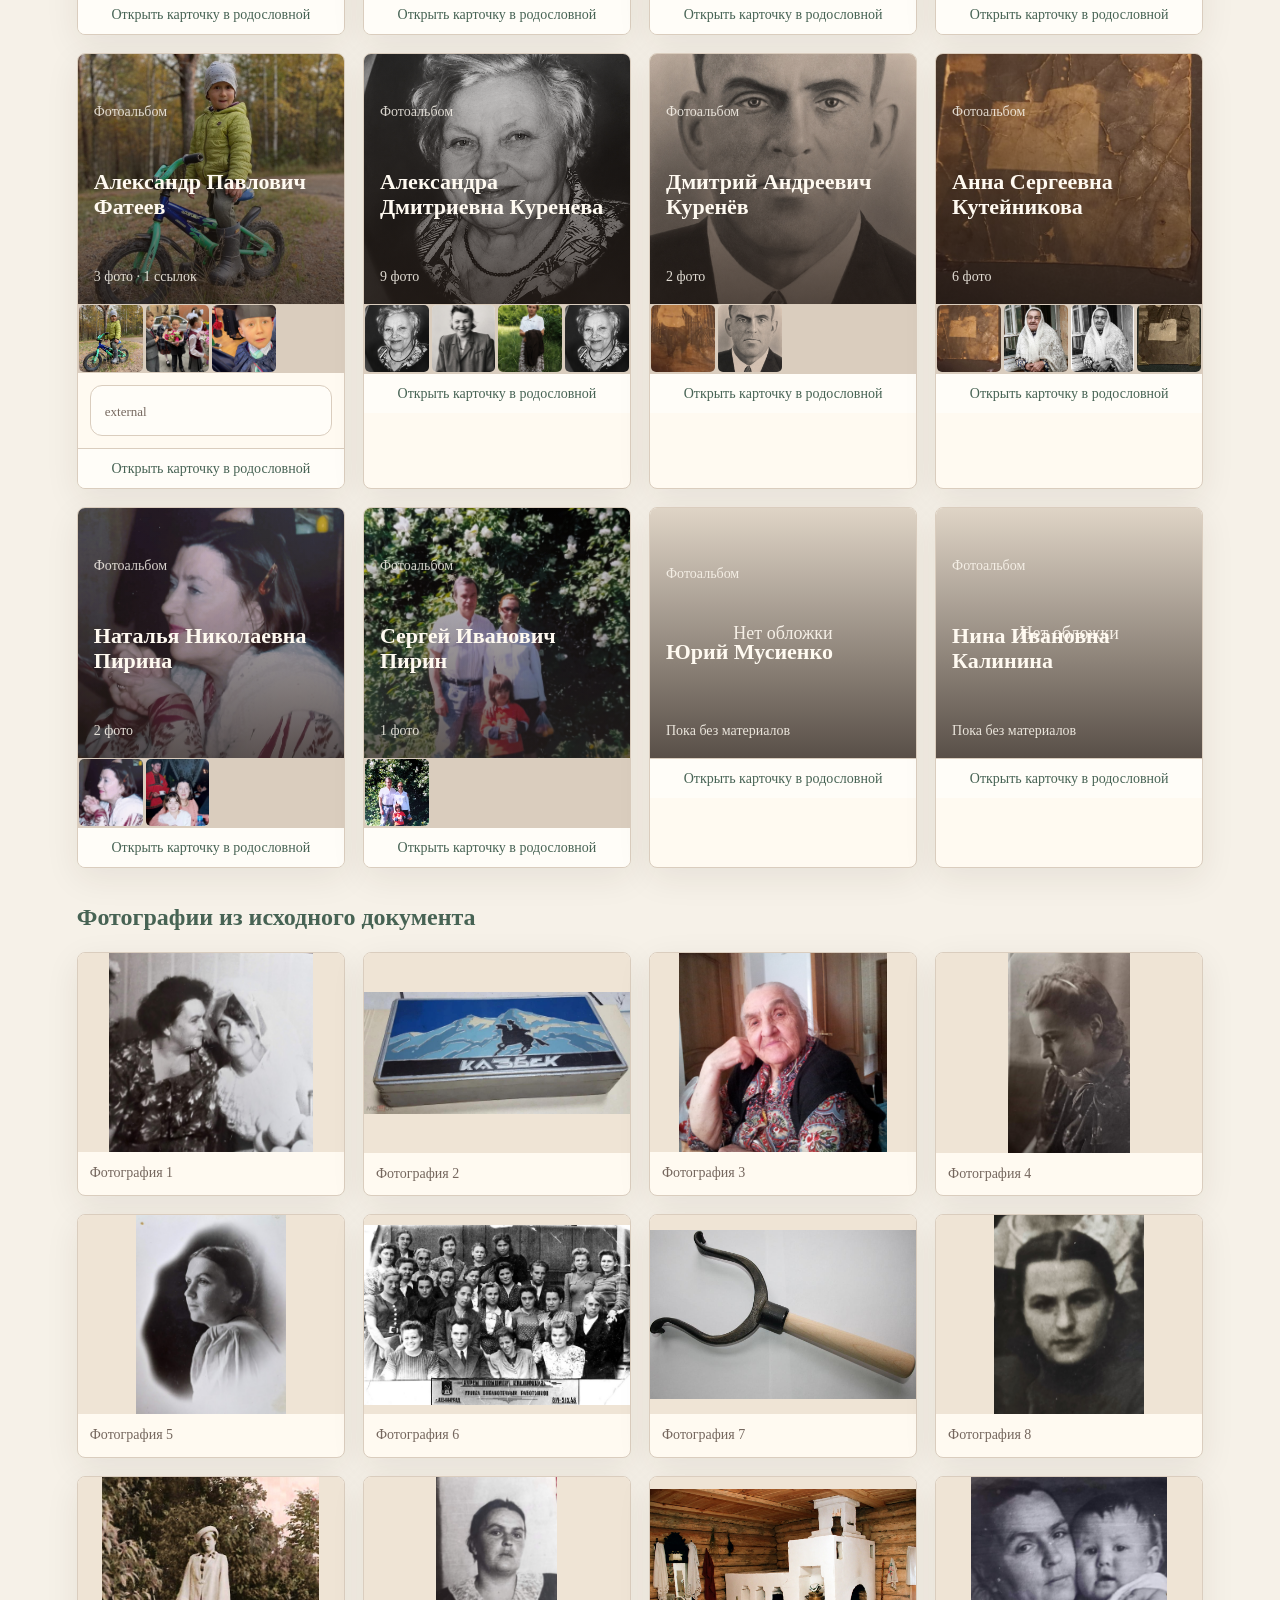
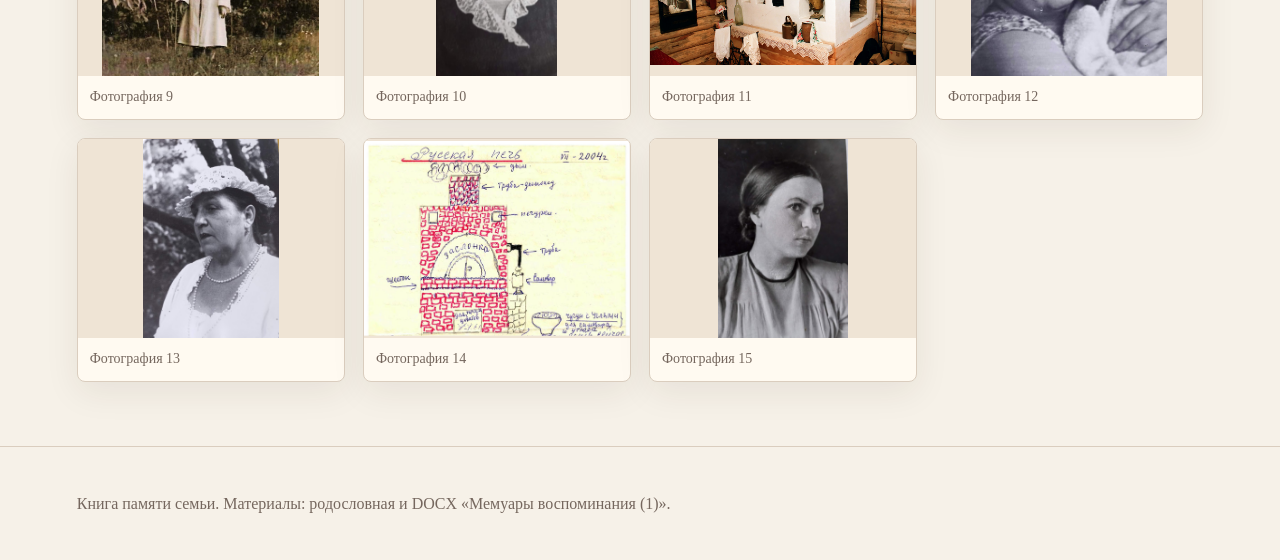
==== commit e83fe867: "fix(i18n): default to Russian when no ?lang= query param (Issue #4)" ====
--- a/index.html
+++ b/index.html
@@ -38,18 +38,14 @@
       })();
     </script>
     <script>
-      // ---- Language resolver: localStorage > URL query > browser default ----
+      // ---- Language resolver: URL query > Russian default ----
       (function () {
-        var lang = localStorage.getItem("family-memory-book-lang");
         var urlLang = new URLSearchParams(window.location.search).get("lang");
+        var lang = "ru";
         if (urlLang === "en" || urlLang === "ru") {
           lang = urlLang;
-          localStorage.setItem("family-memory-book-lang", lang);
-        }
-        if (!lang) {
-          lang = navigator.language && navigator.language.startsWith("en") ? "en" : "ru";
-          localStorage.setItem("family-memory-book-lang", lang);
-        }
+        }
+        localStorage.setItem("family-memory-book-lang", lang);
         window.__lang = lang;
         document.documentElement.lang = lang === "en" ? "en-US" : "ru";
       })();
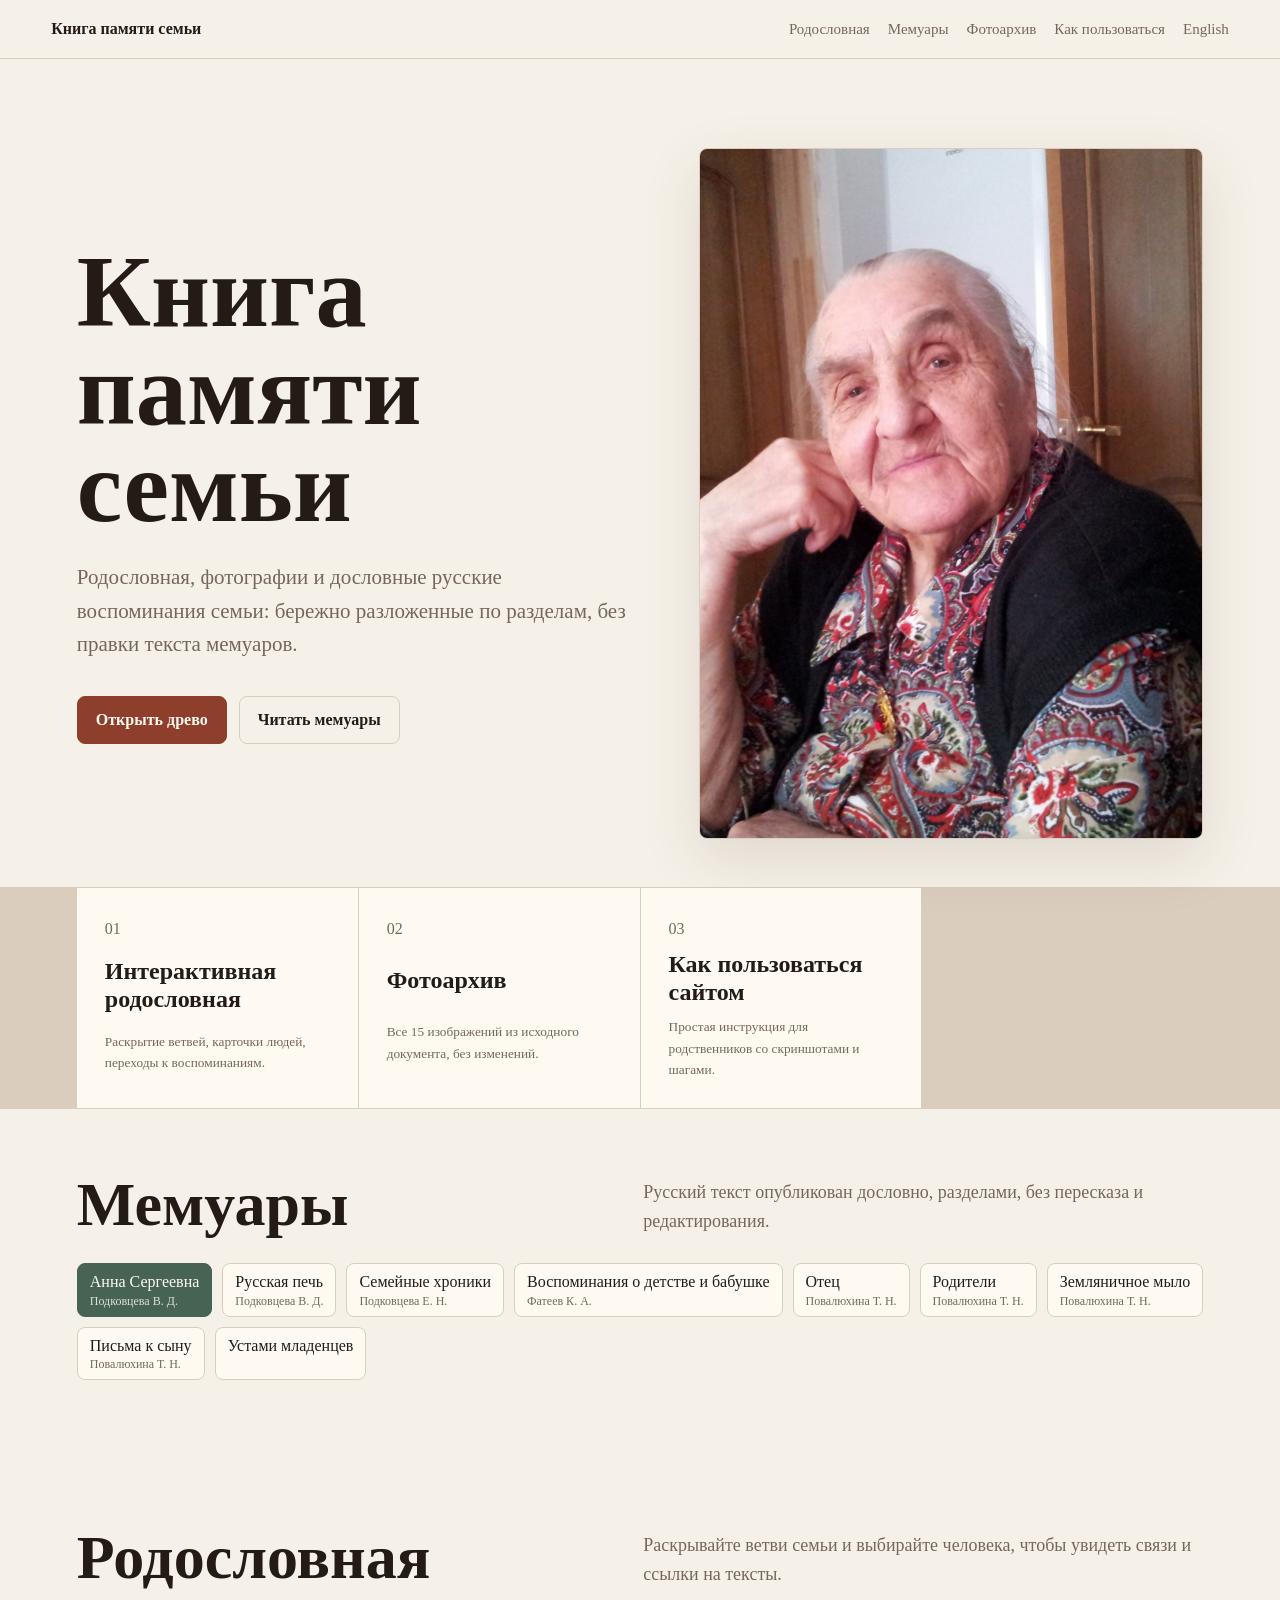
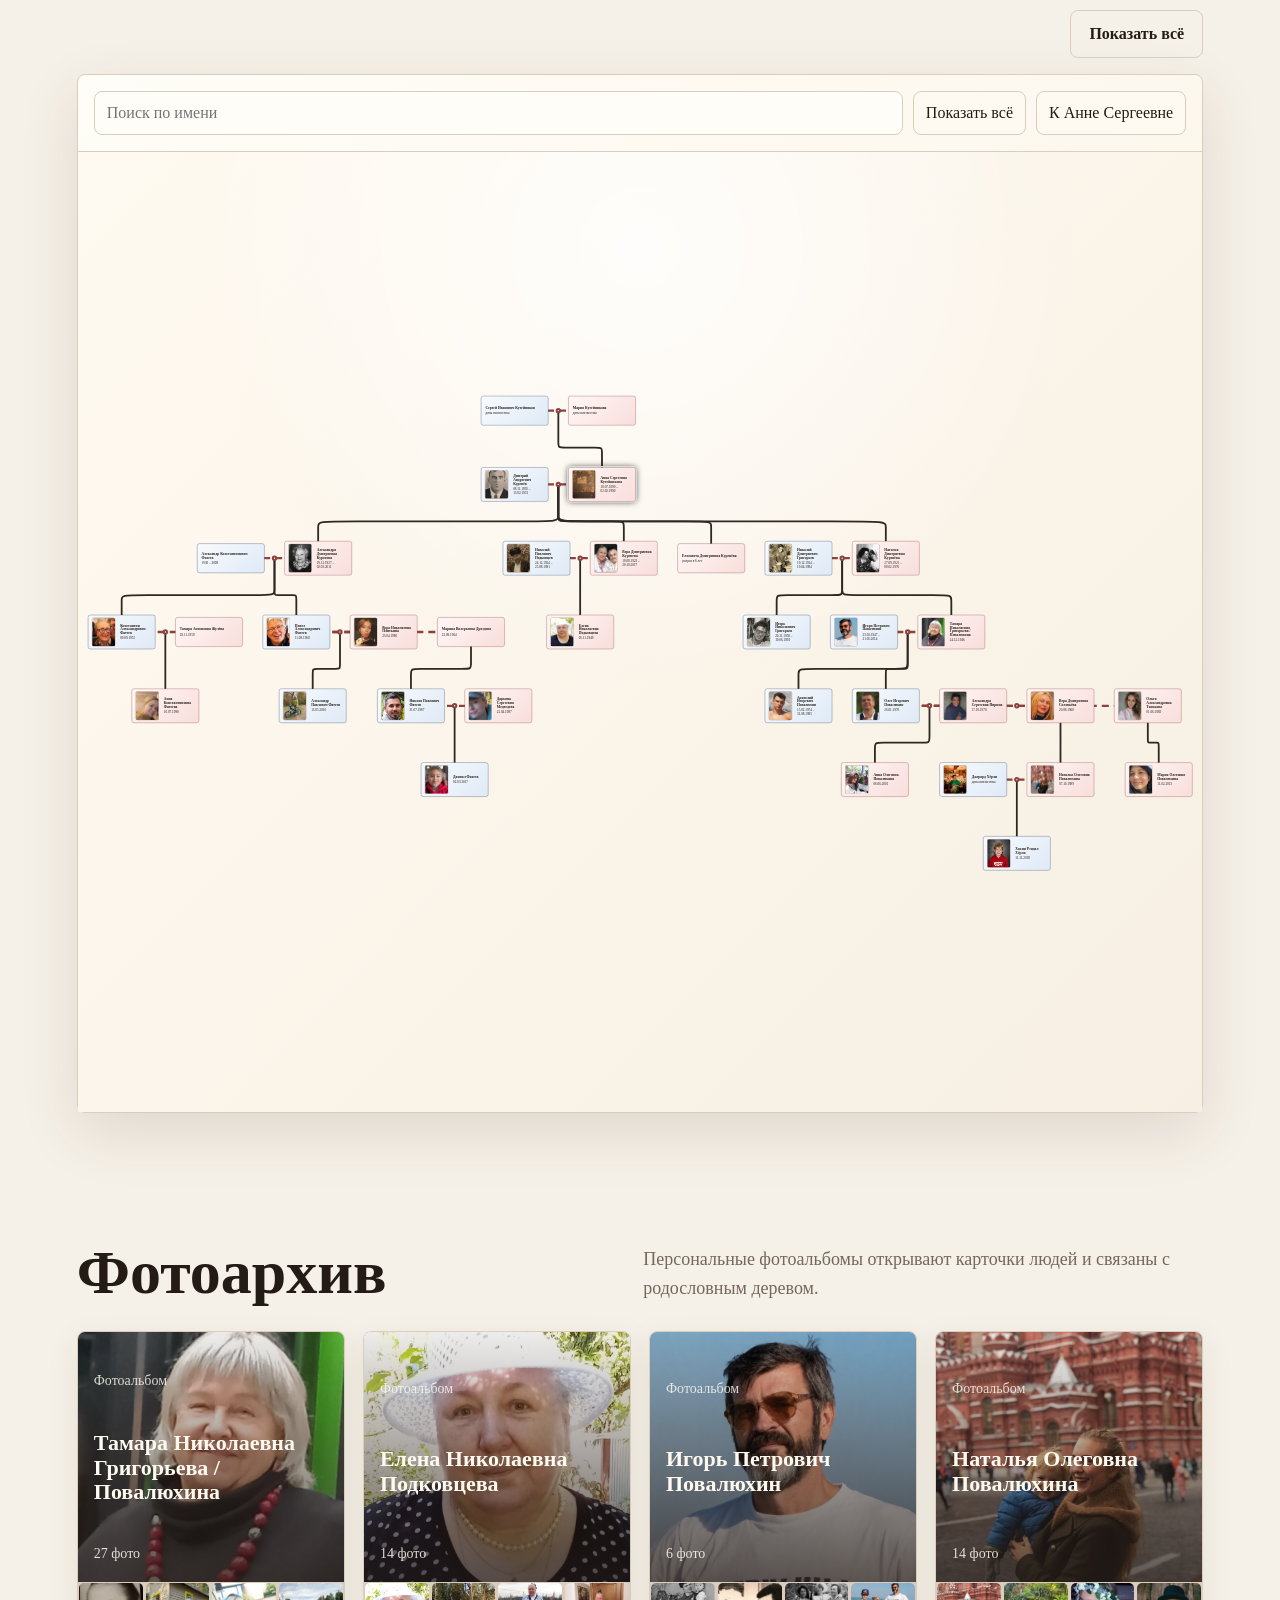
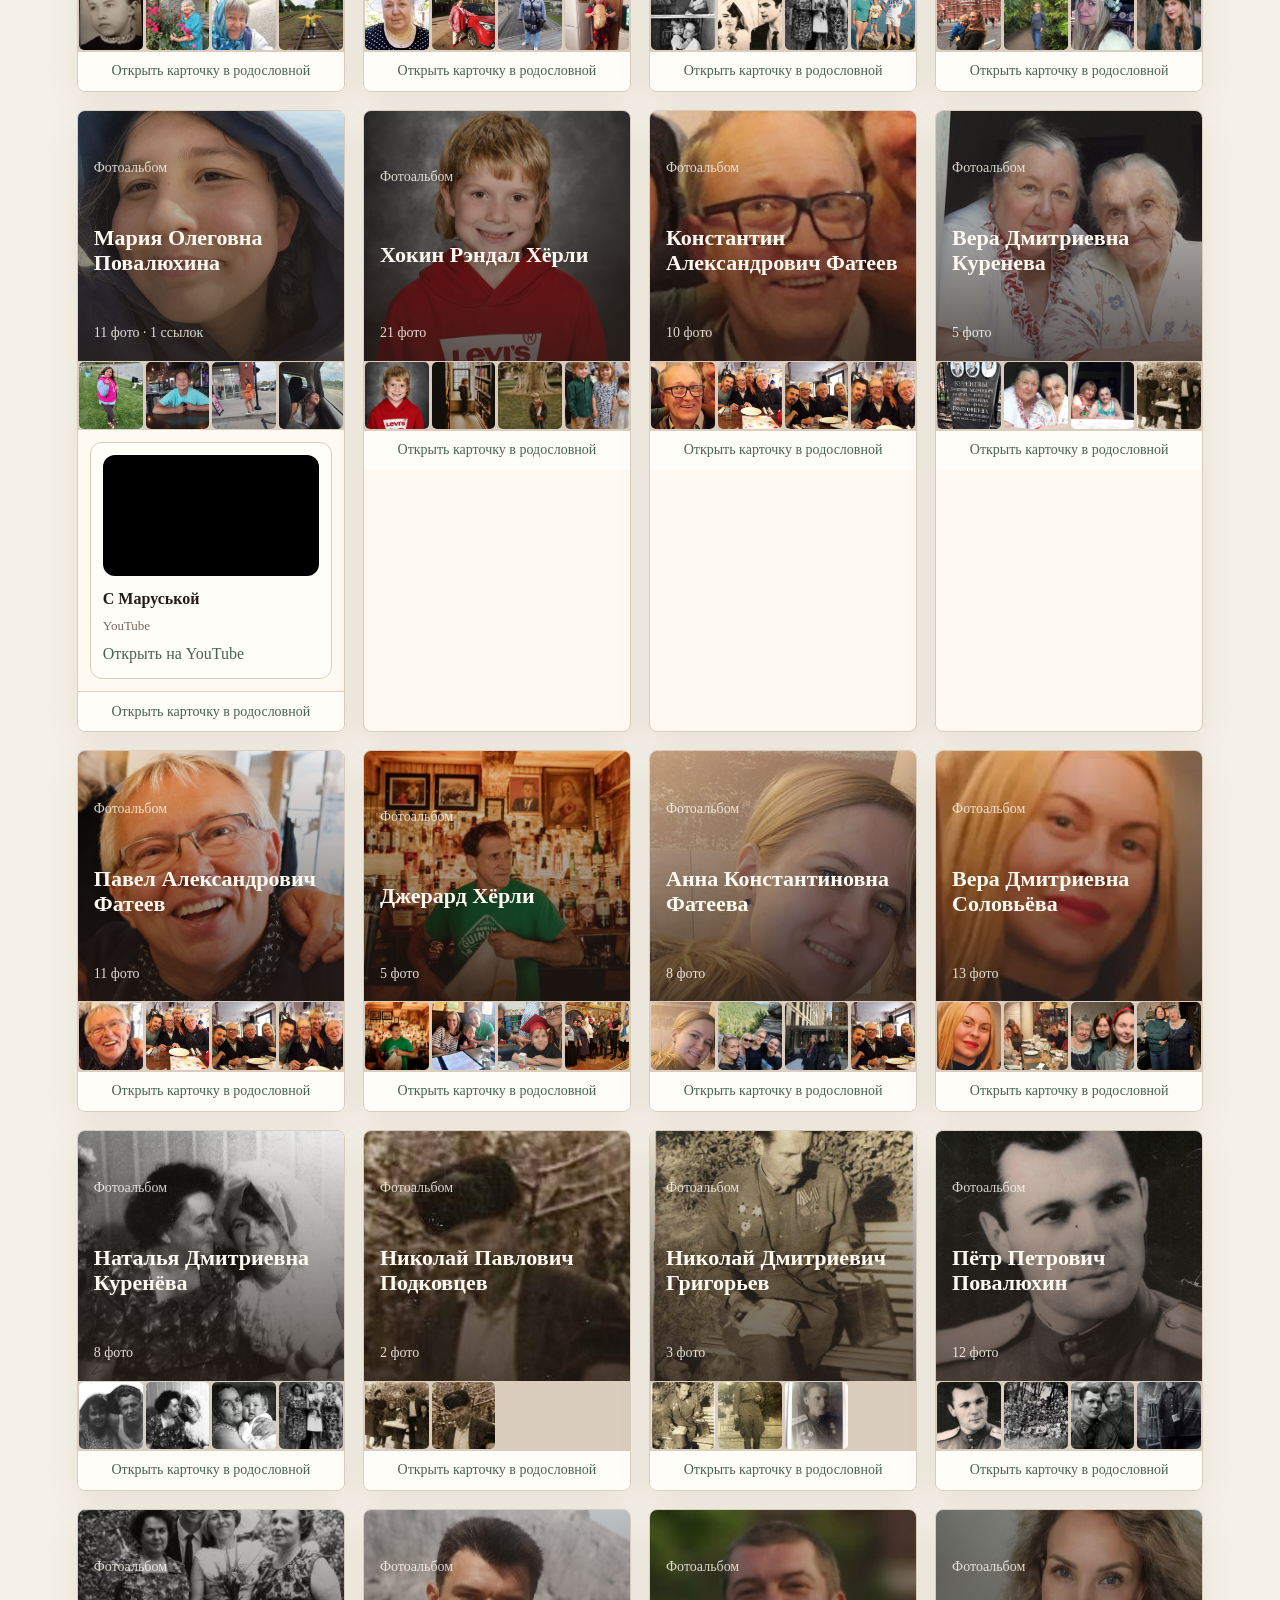
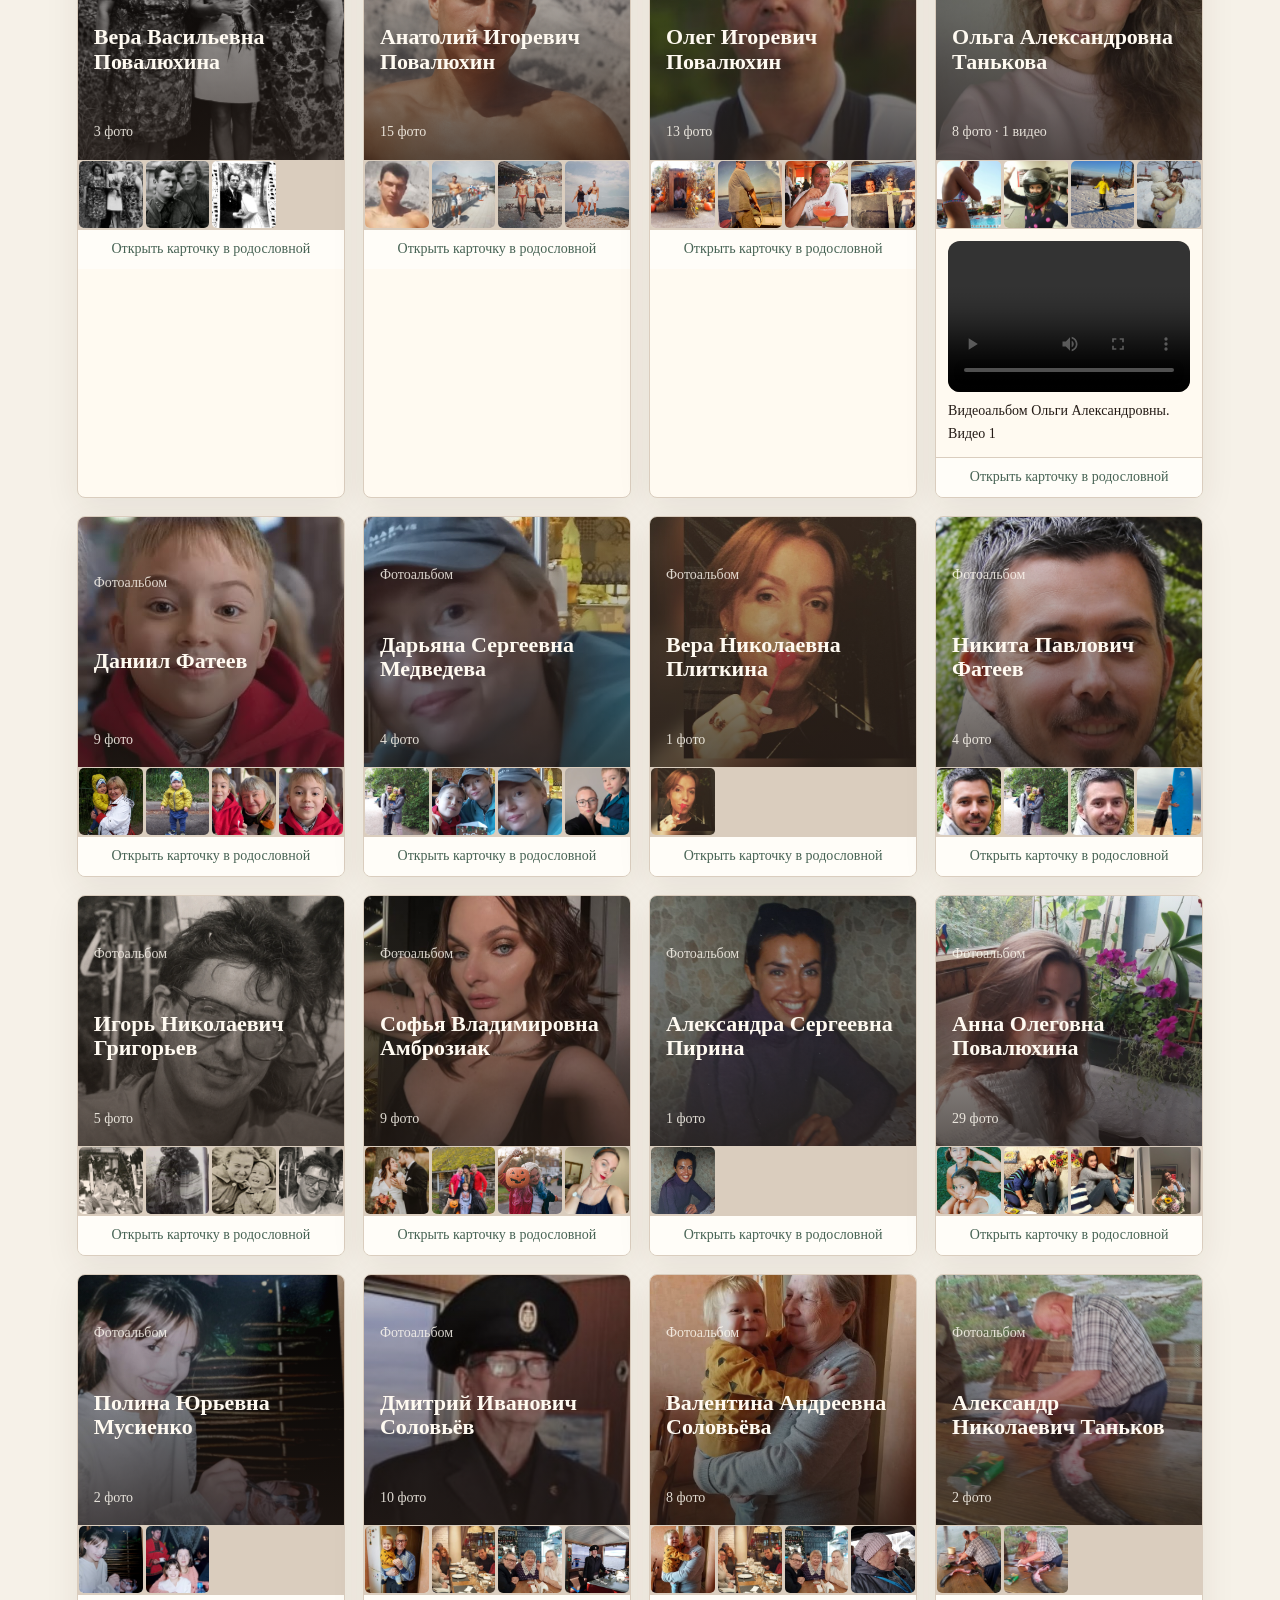
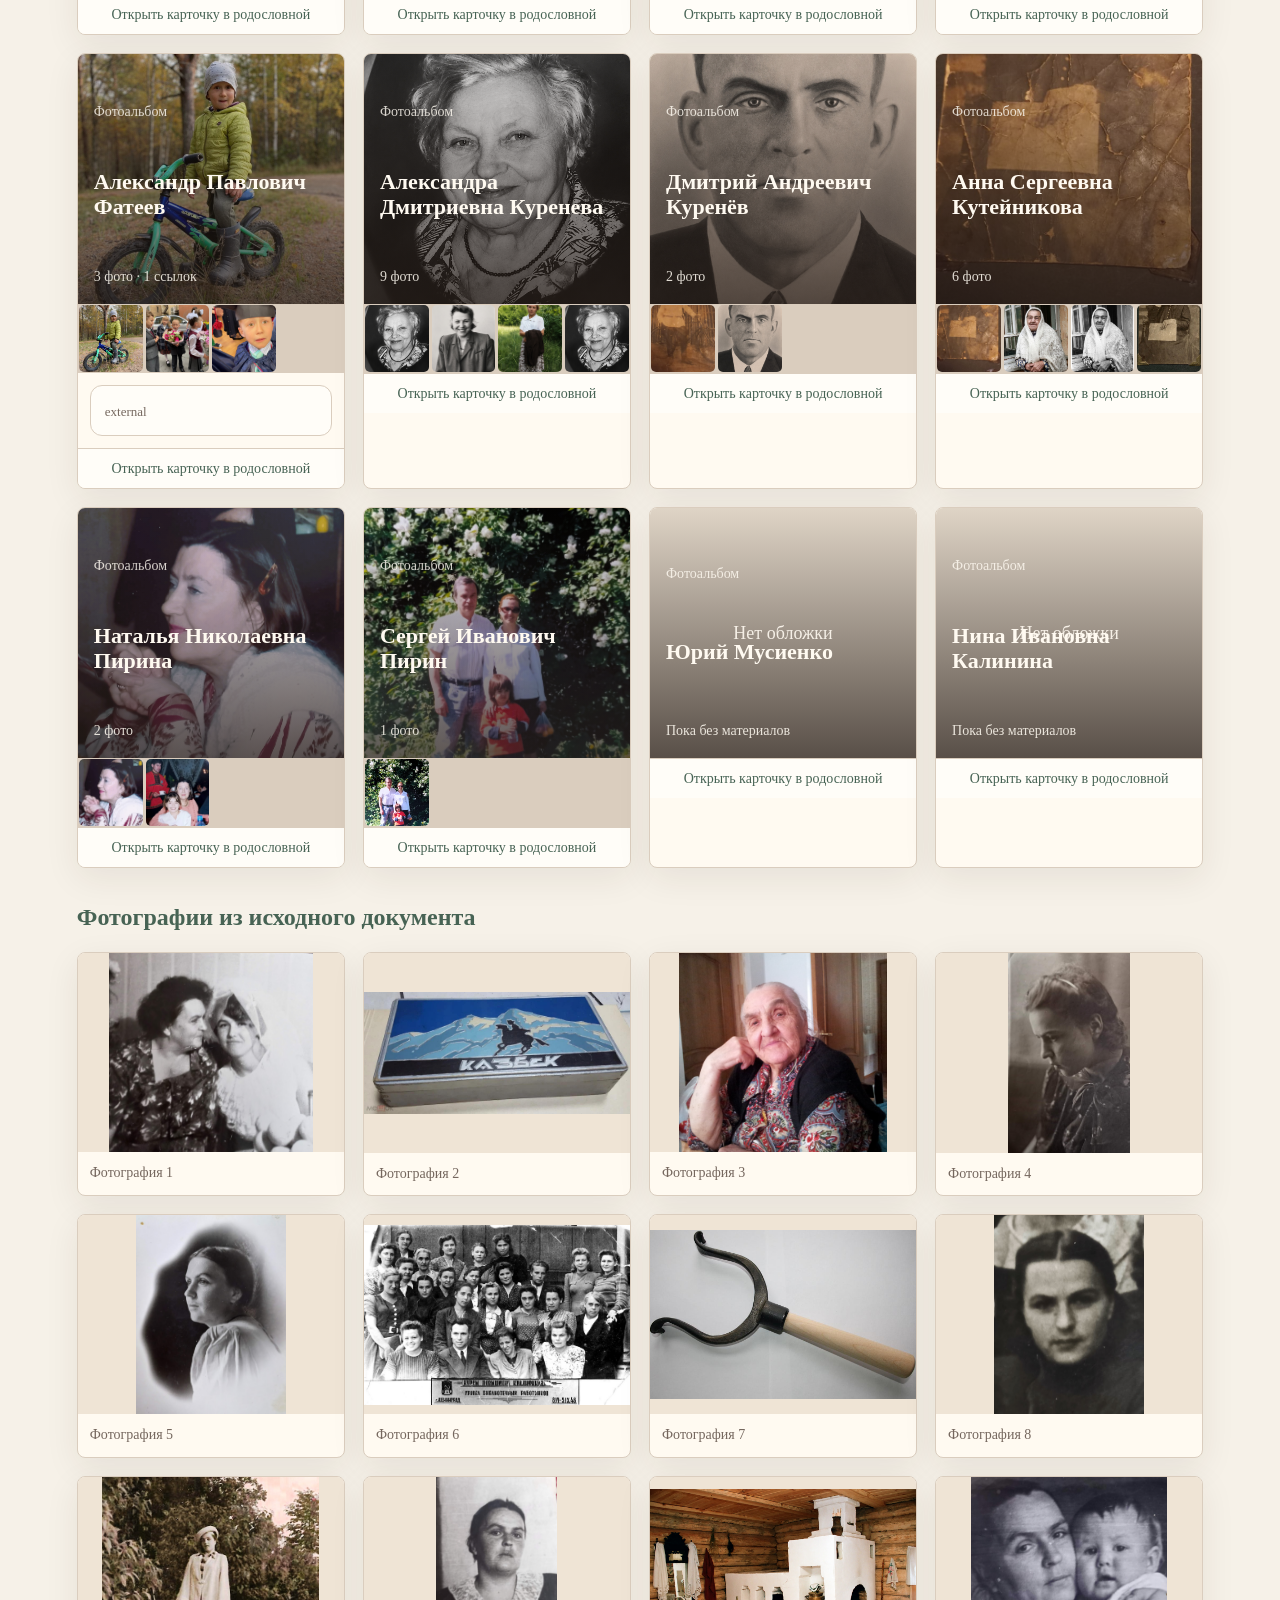
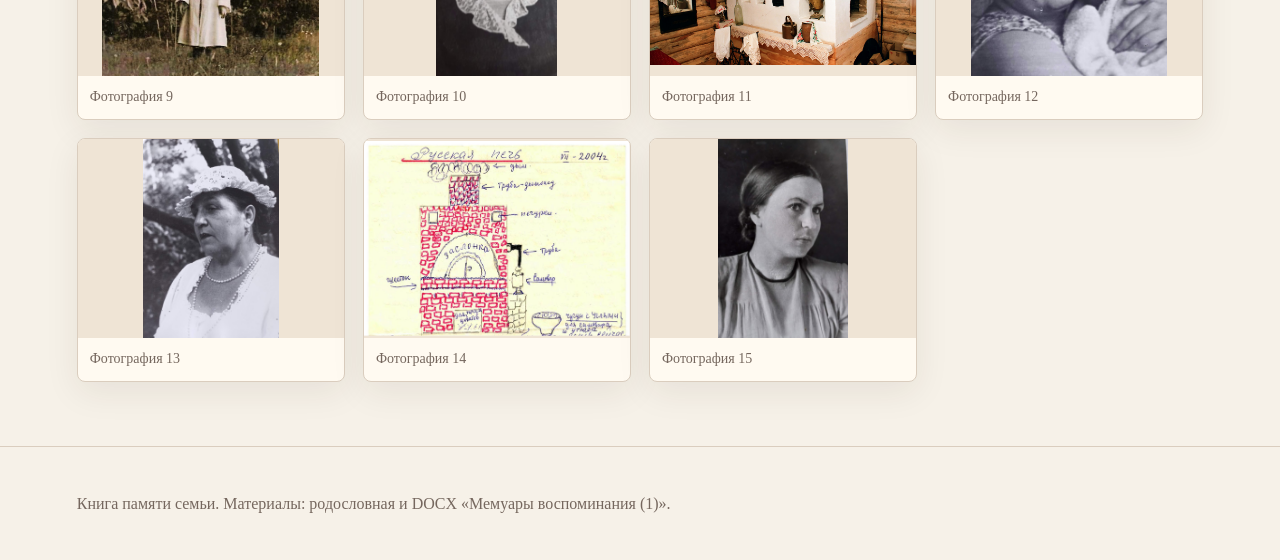
==== commit fc5480d7: "Republish latest photo album sync" ====
--- a/index.html
+++ b/index.html
@@ -10,7 +10,7 @@
     />
     <script>
       (function () {
-        const hostedVersion = "20260601002000";
+        const hostedVersion = "20260618154901";
         const localVersion = Date.now().toString();
         const isLocalPreview =
           location.protocol === "file:" ||
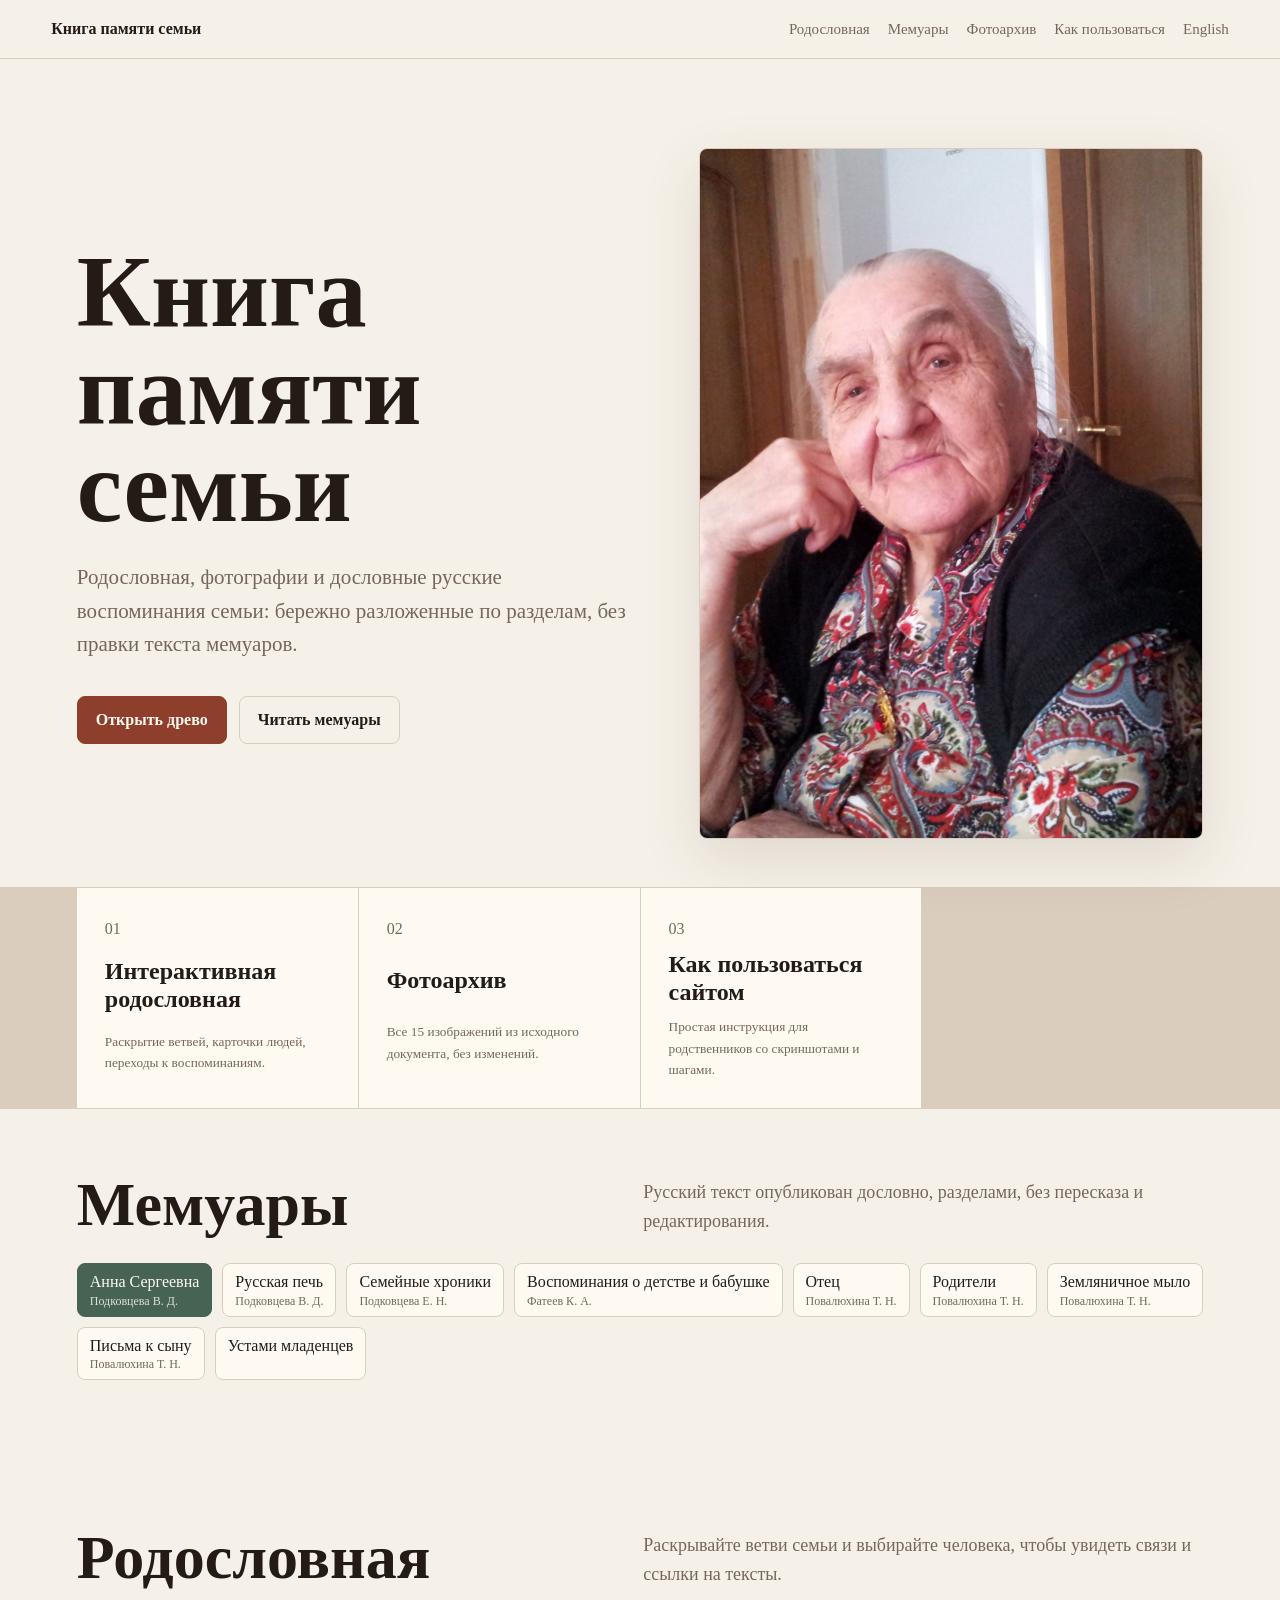
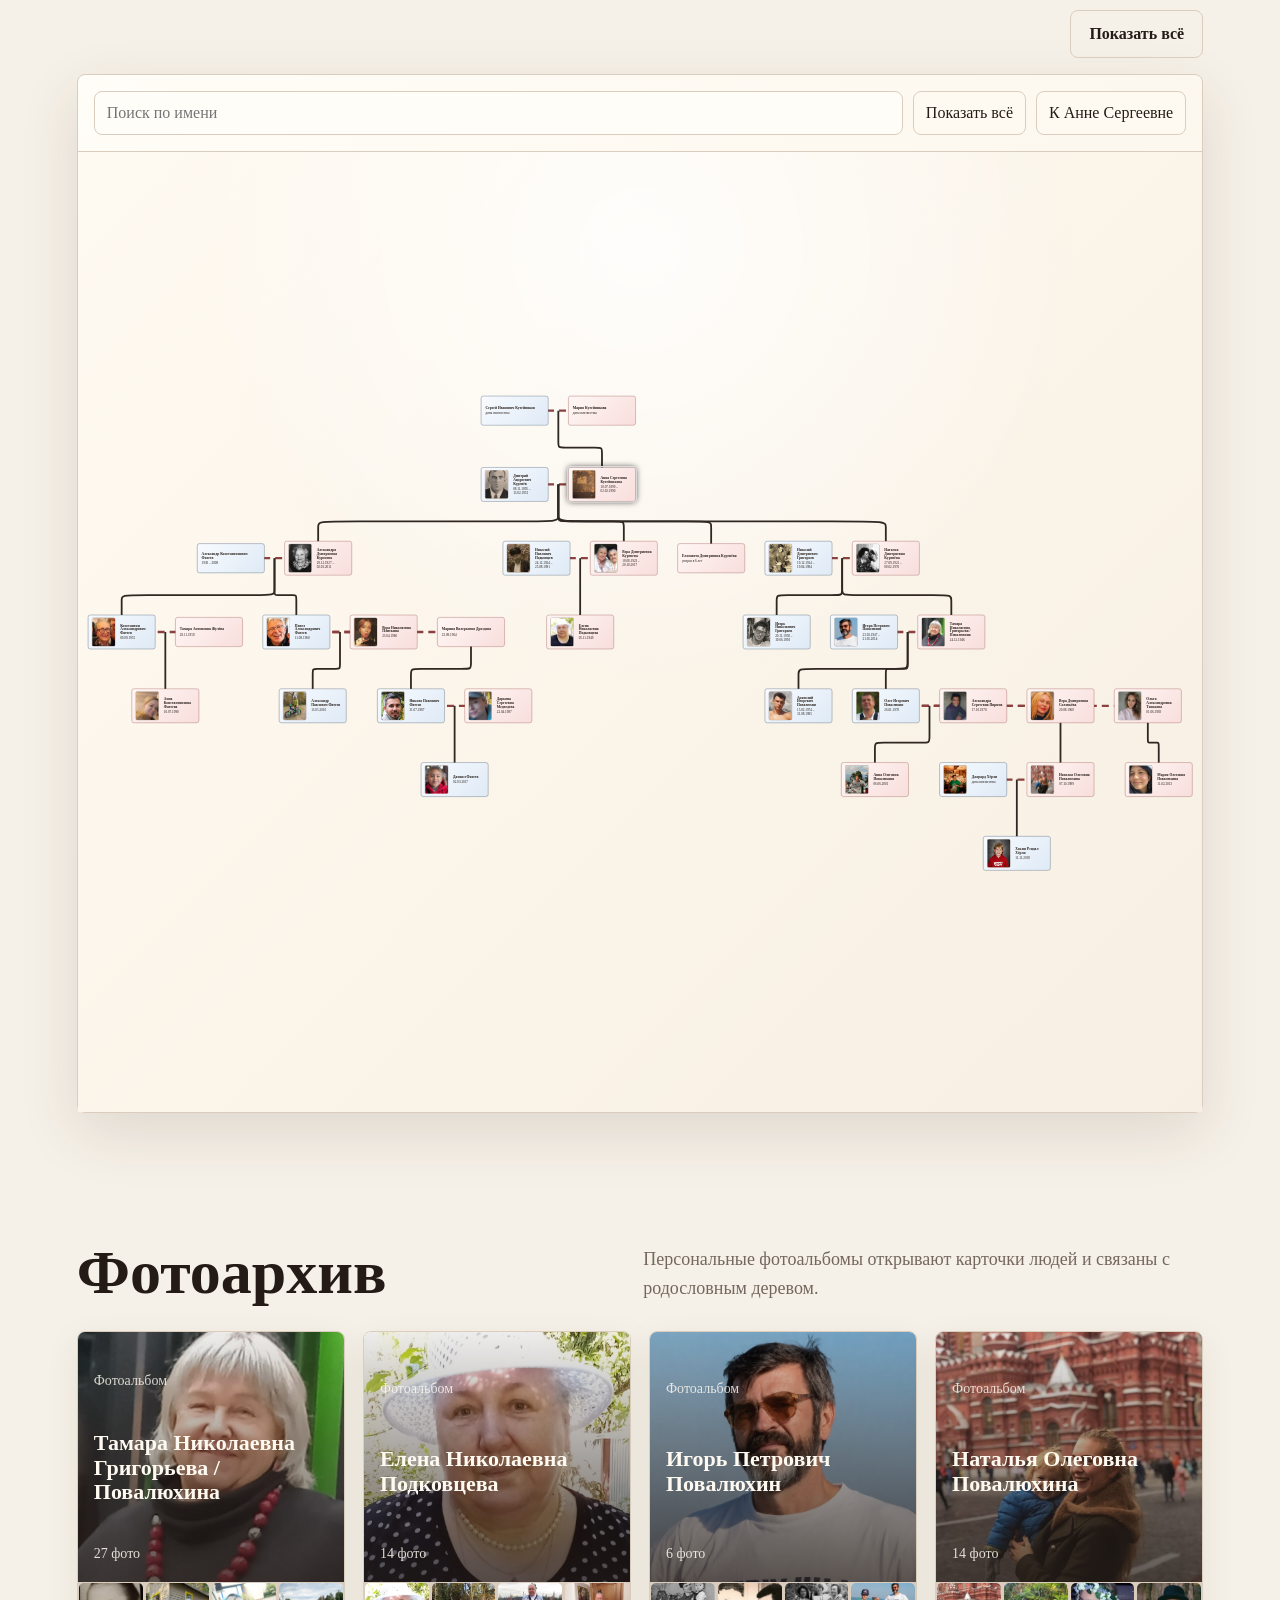
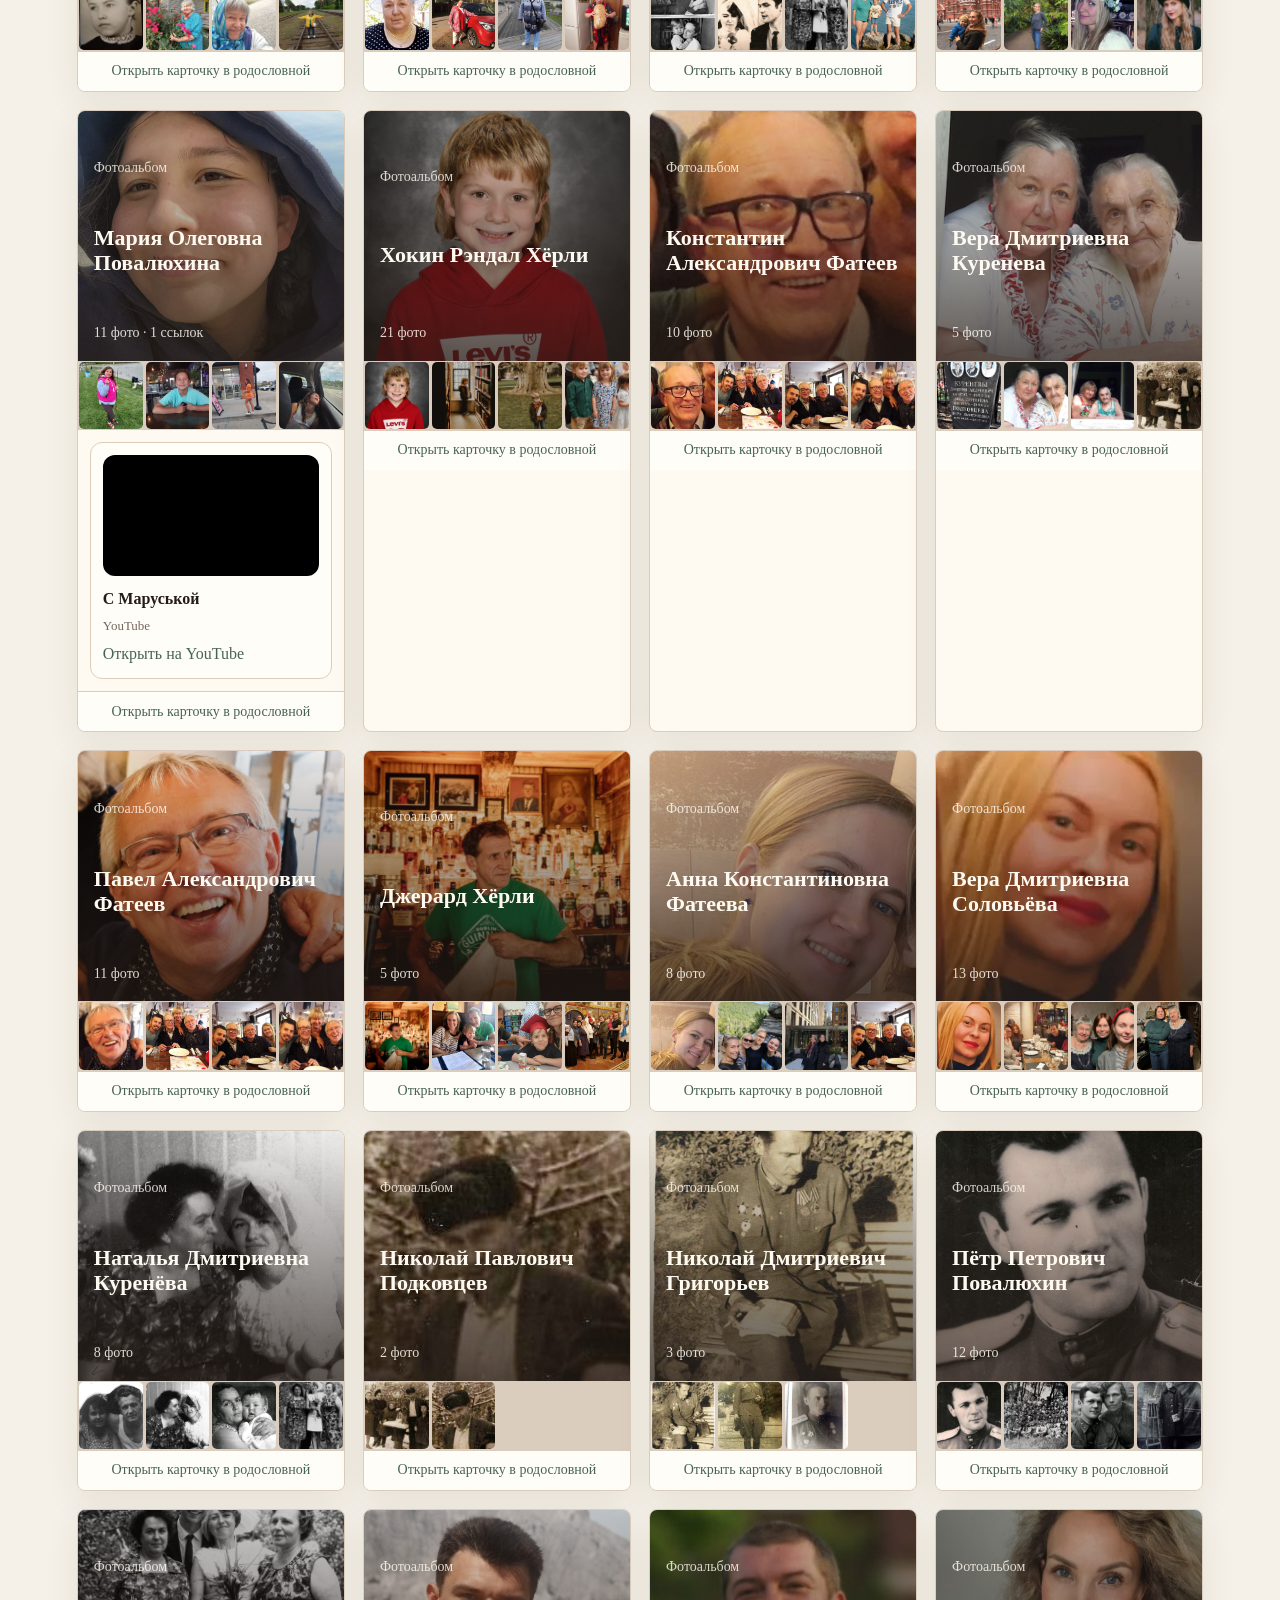
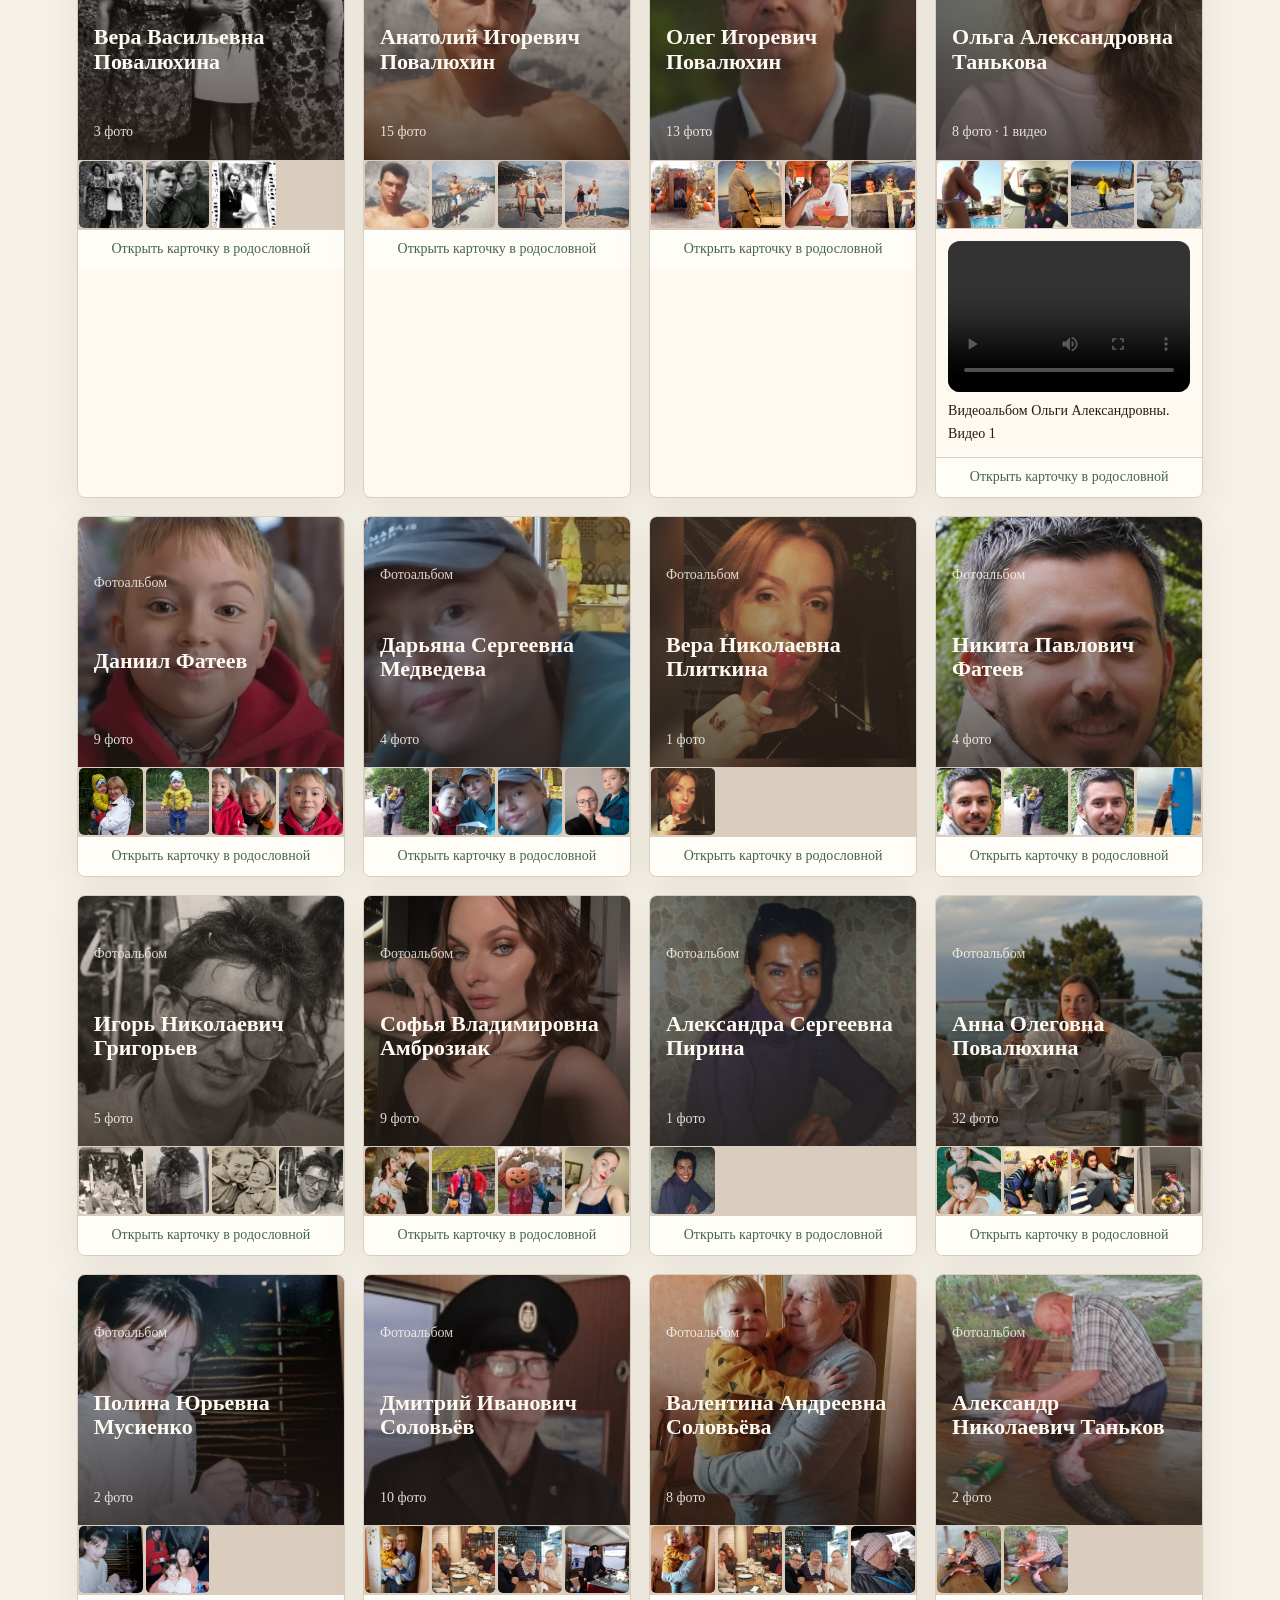
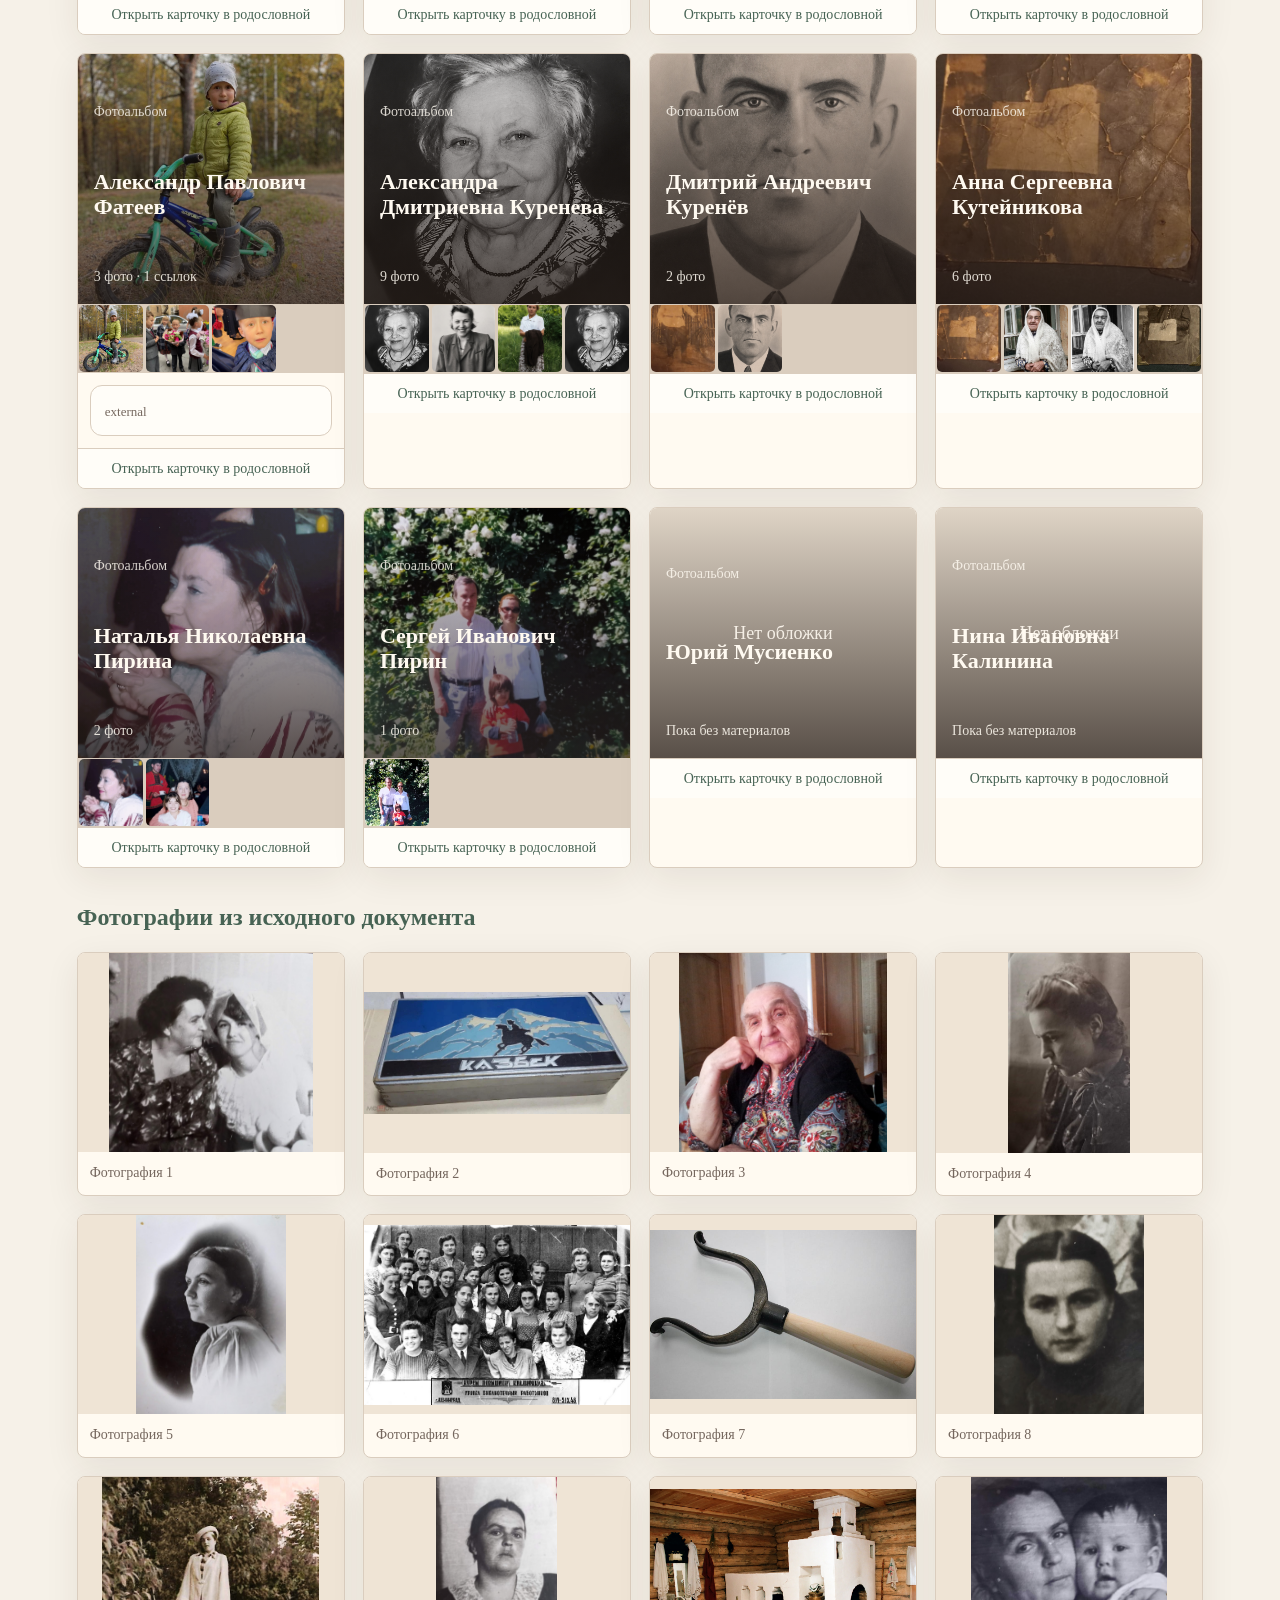
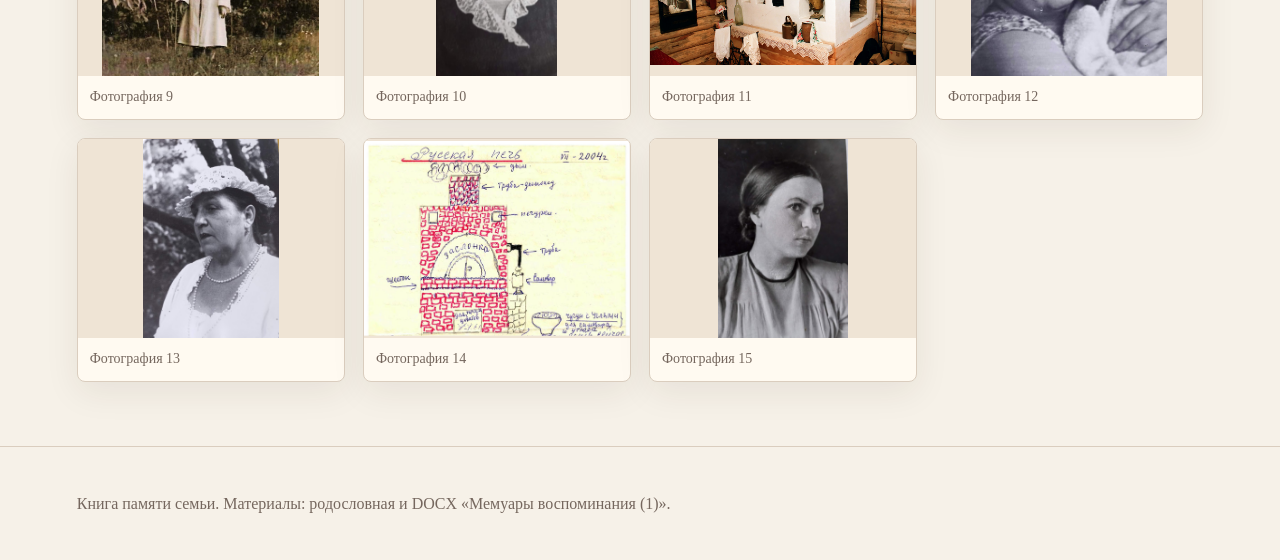
==== commit 49aee3e6: "Add Anna Povalyukhina photos" ====
--- a/index.html
+++ b/index.html
@@ -10,7 +10,7 @@
     />
     <script>
       (function () {
-        const hostedVersion = "20260618154901";
+        const hostedVersion = "20260618160106";
         const localVersion = Date.now().toString();
         const isLocalPreview =
           location.protocol === "file:" ||
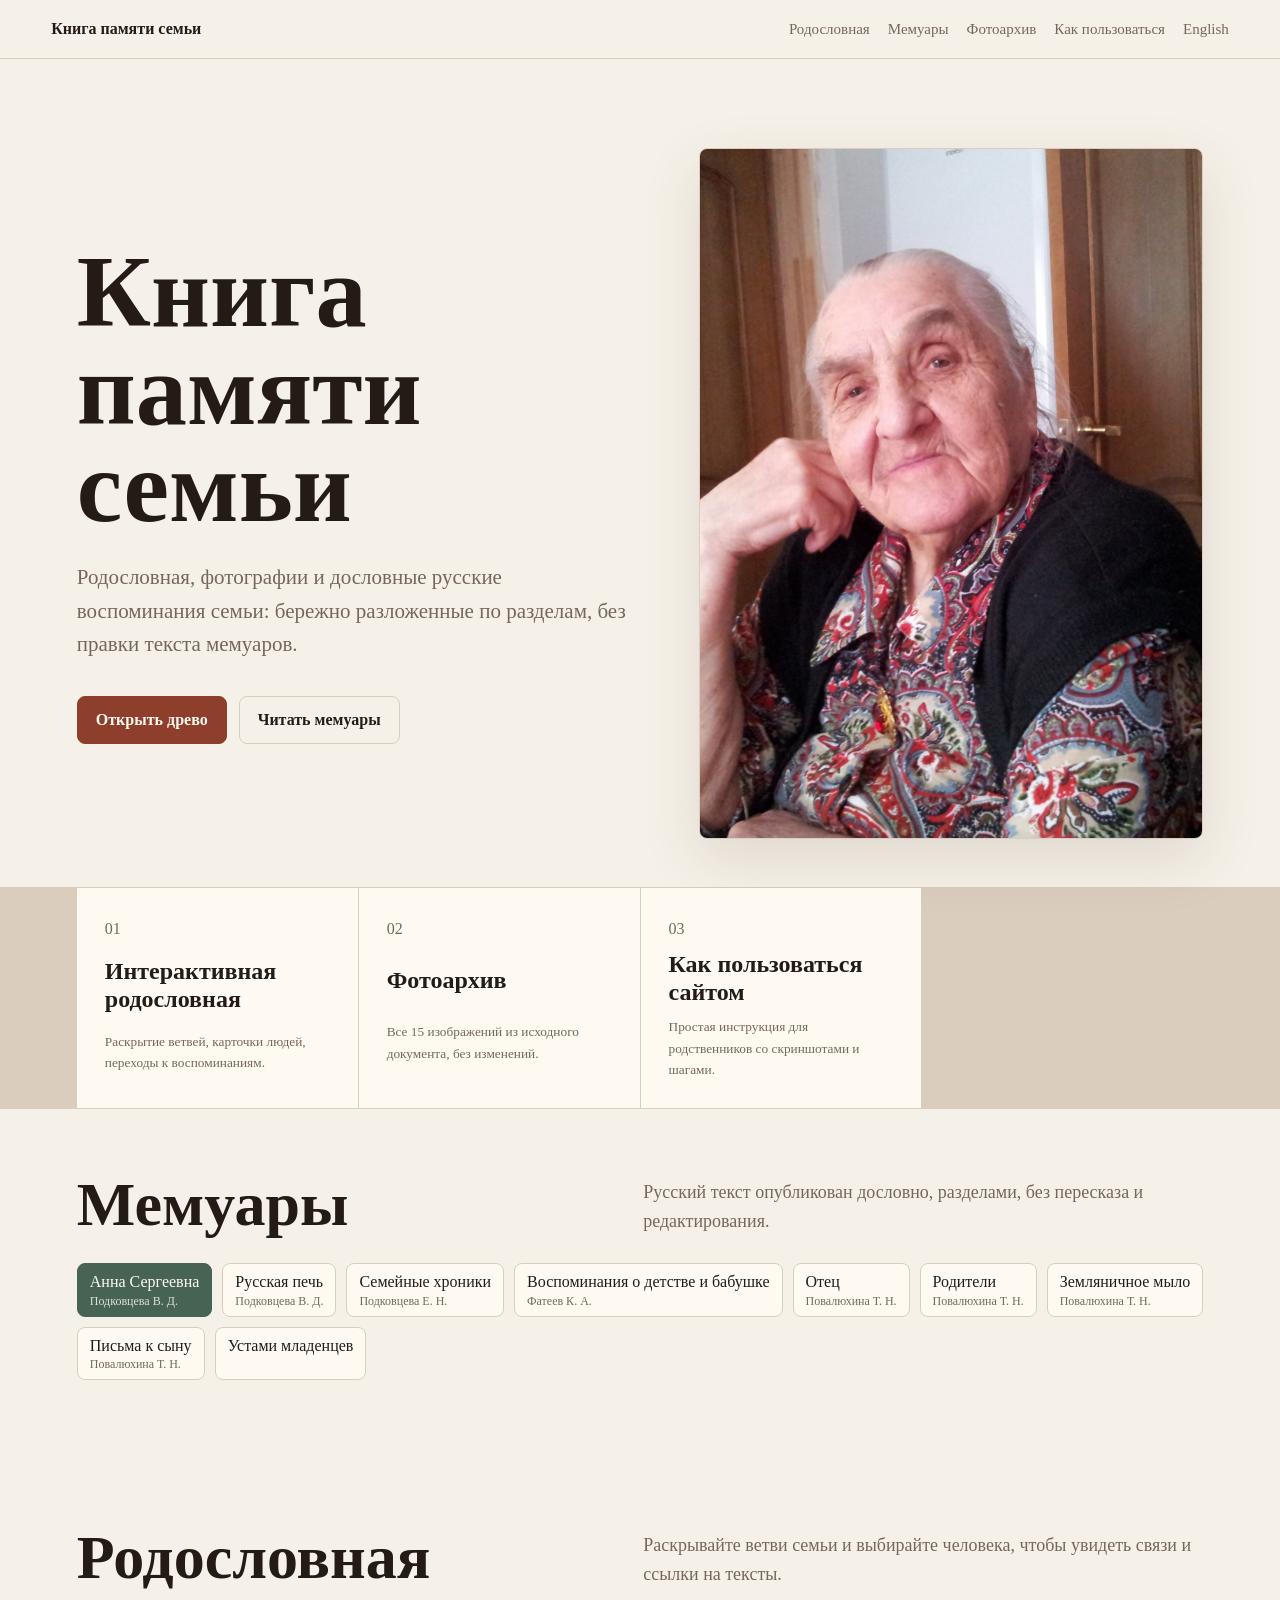
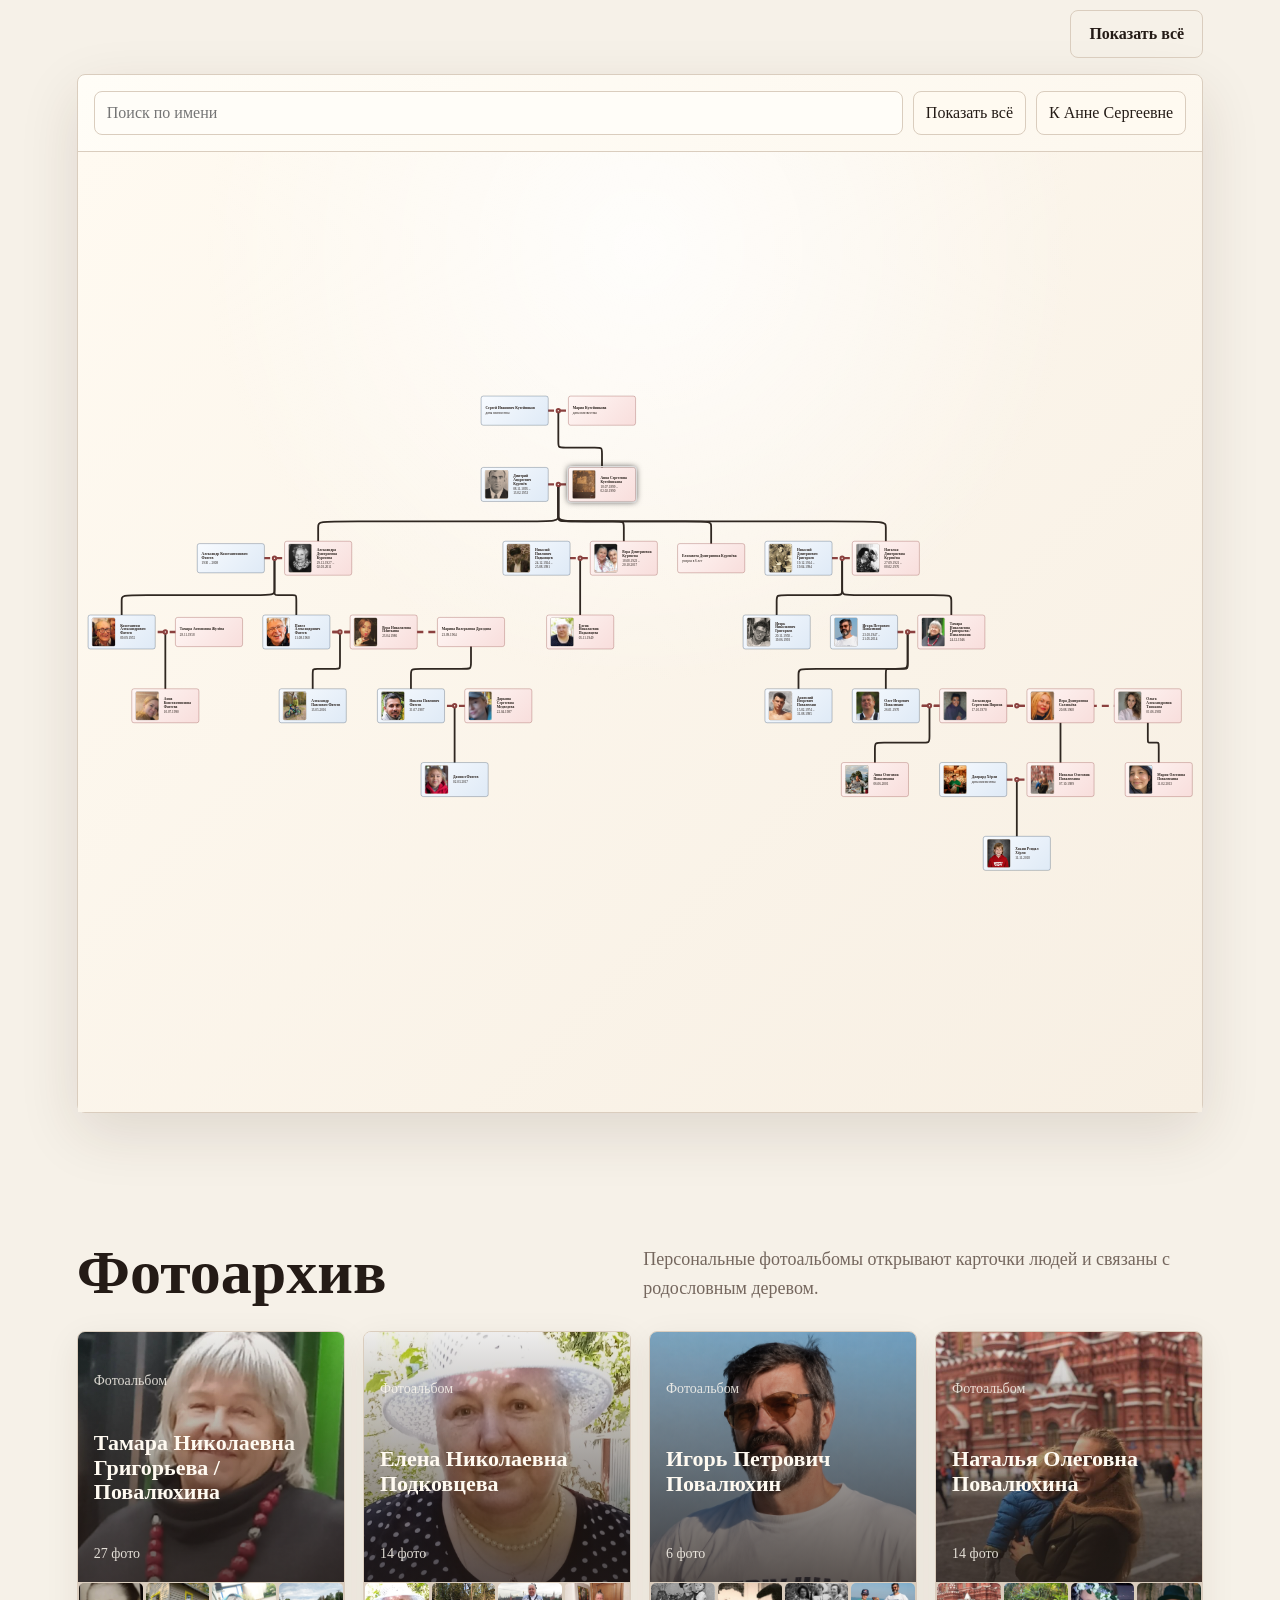
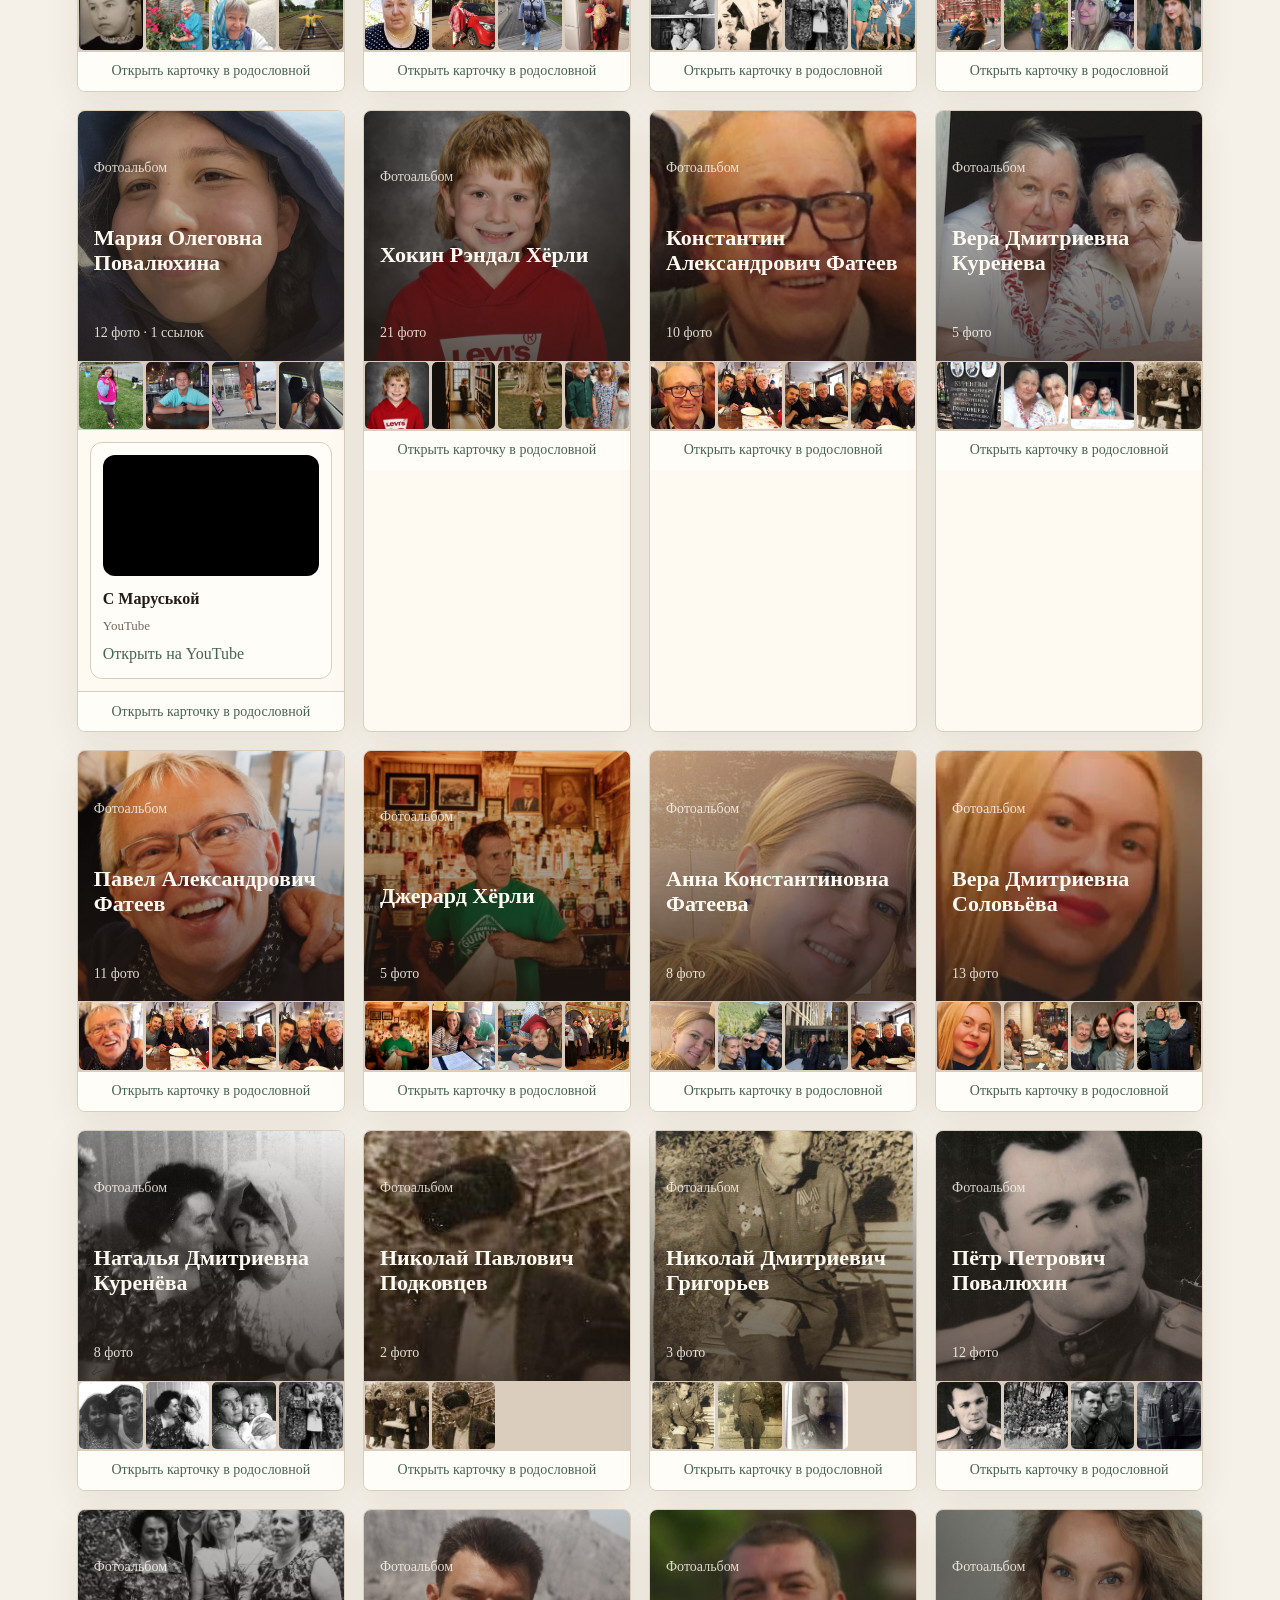
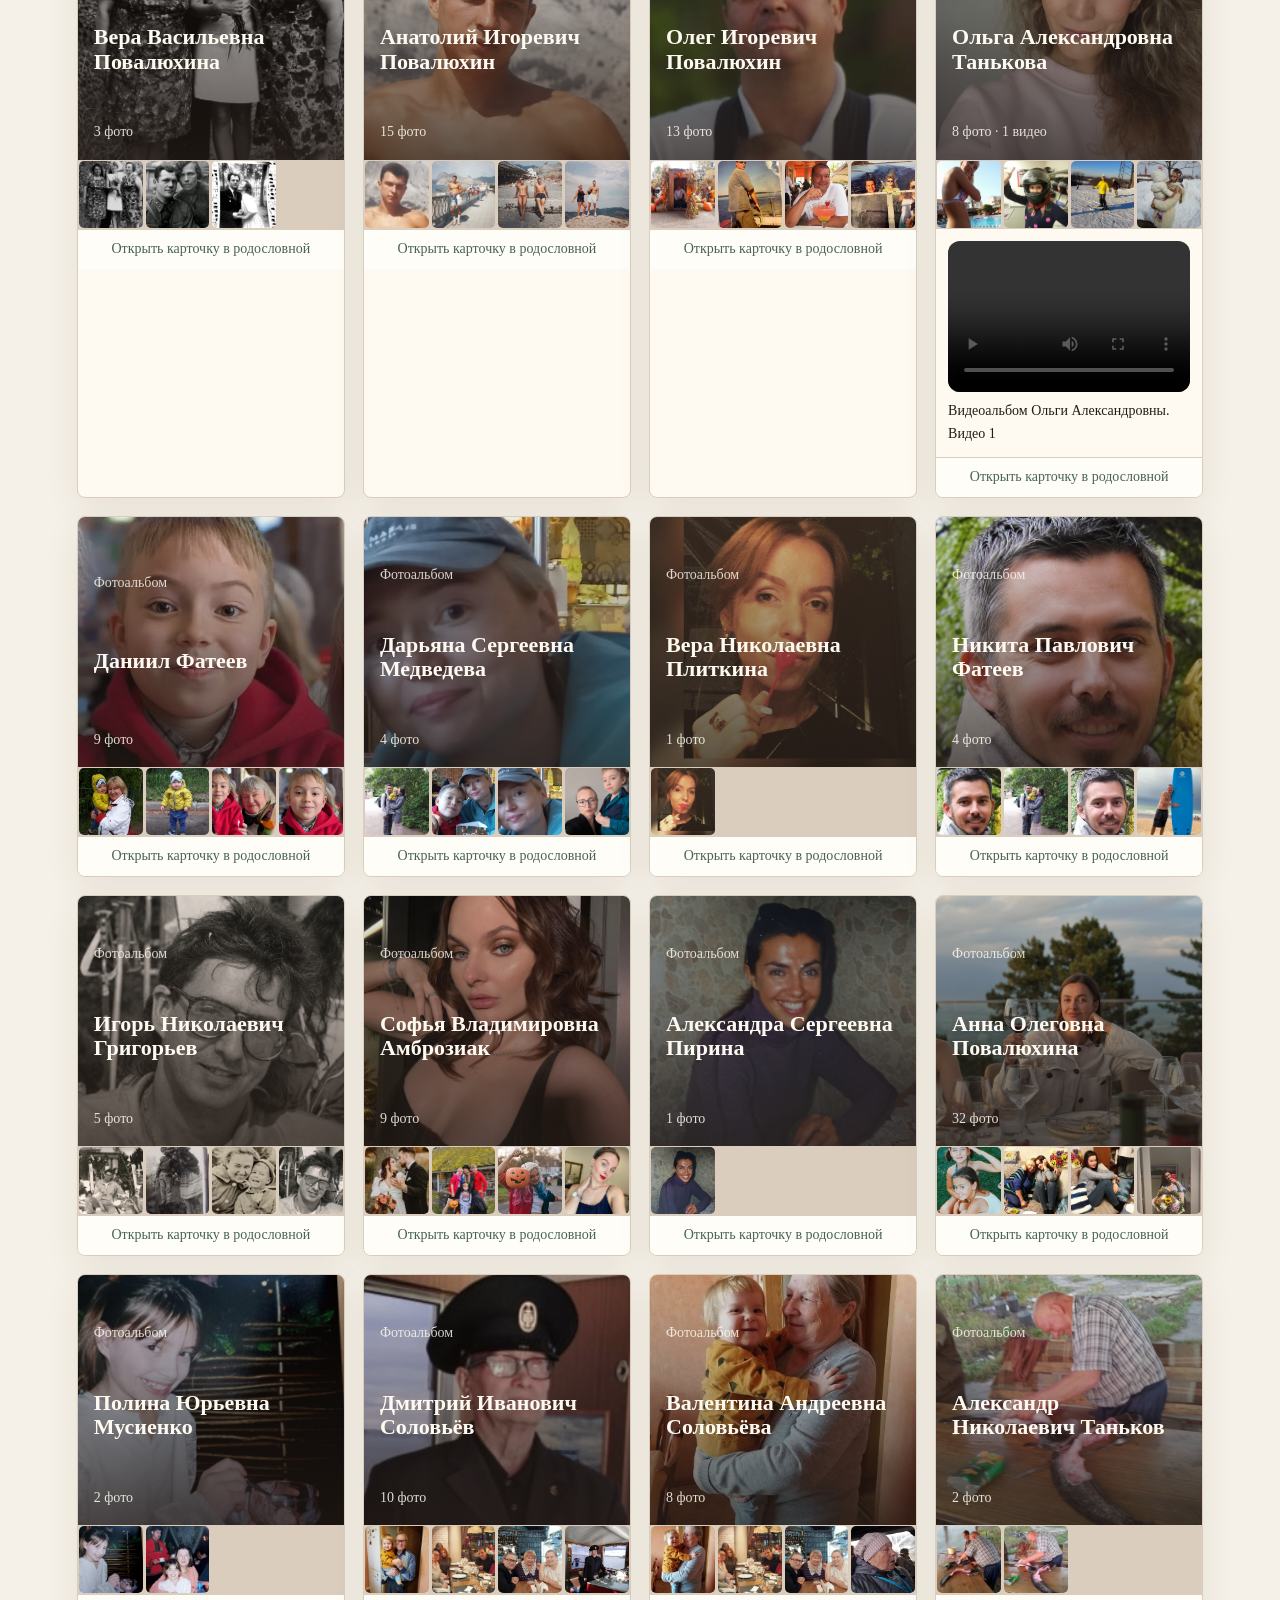
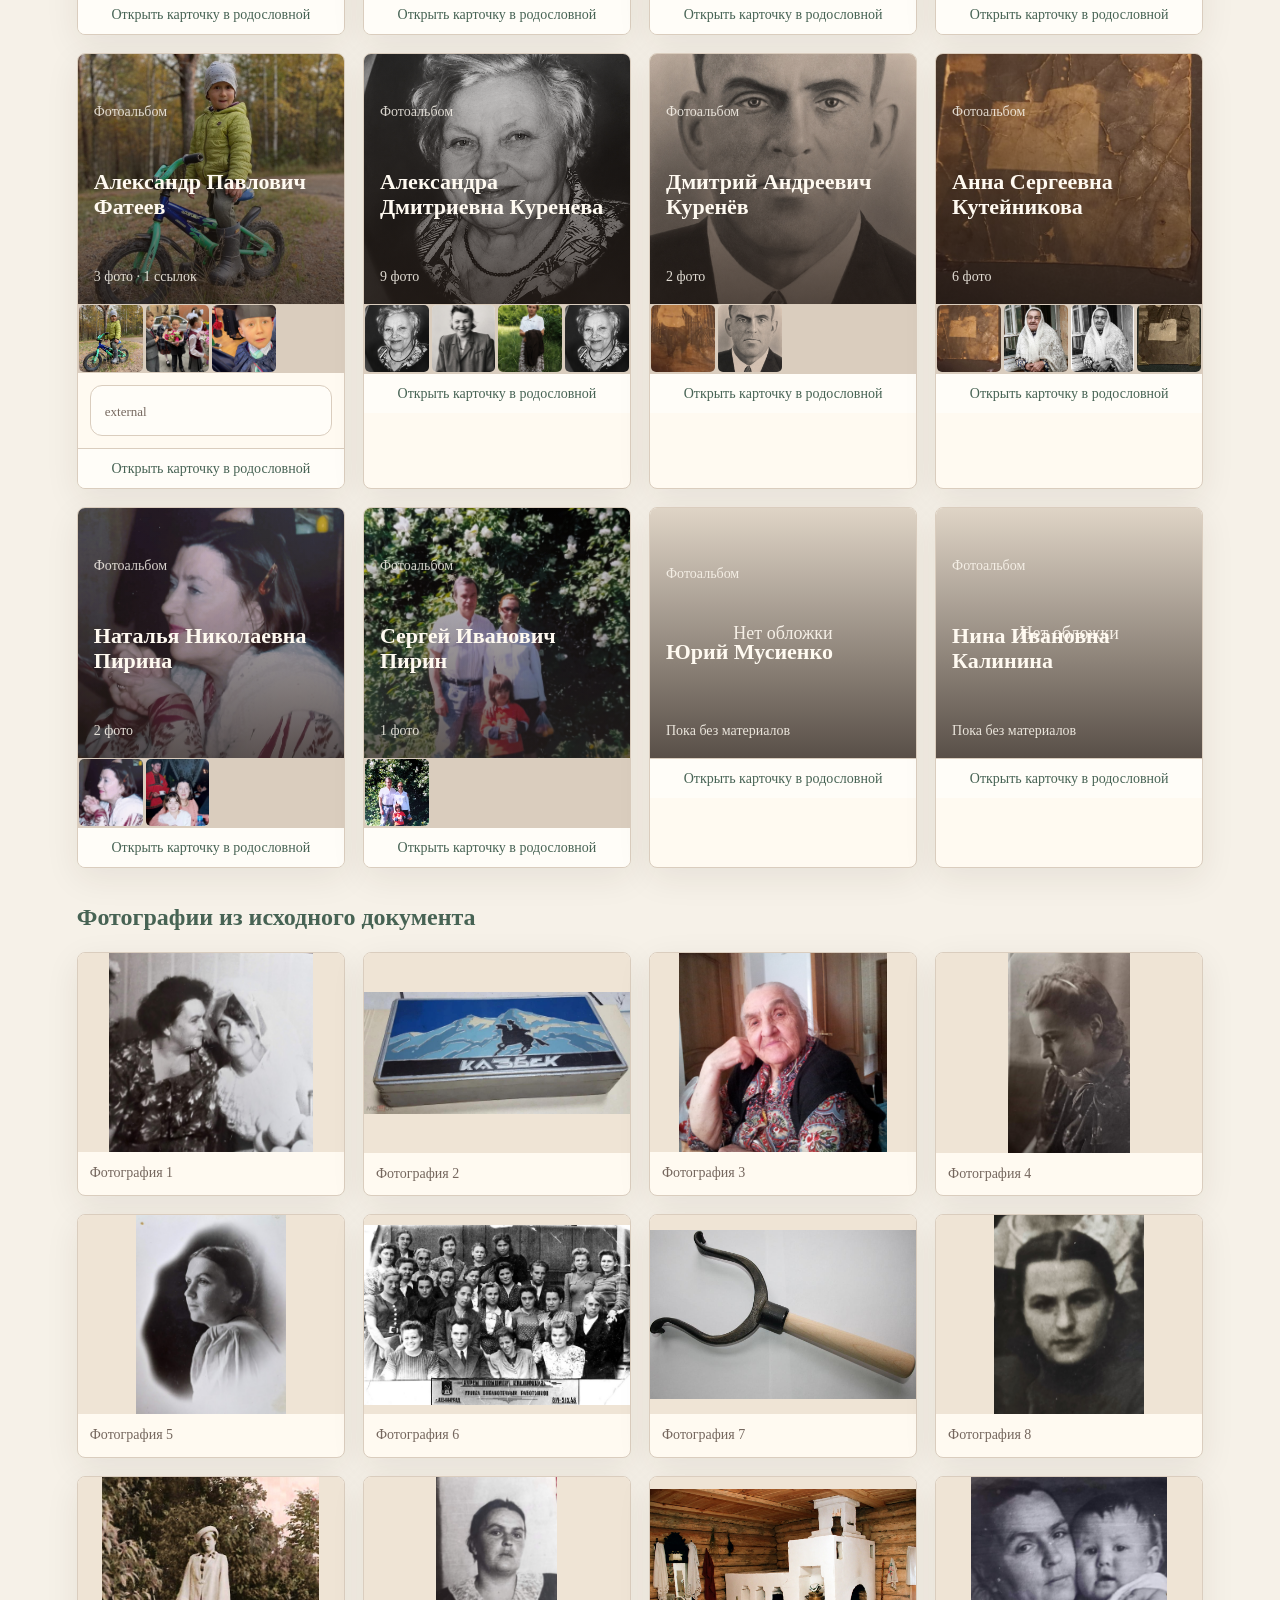
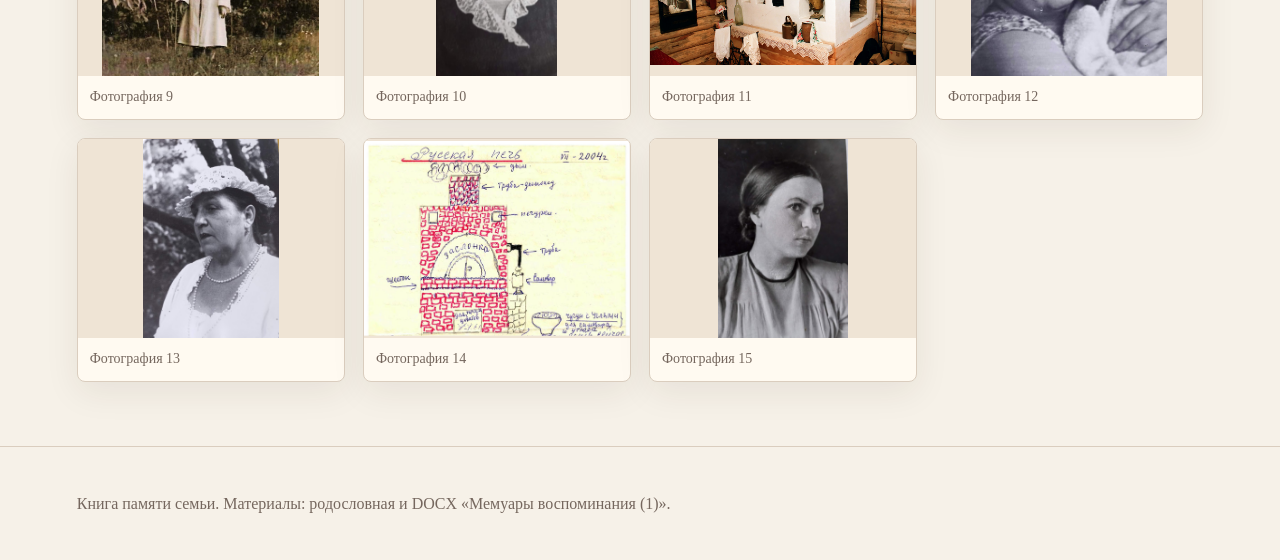
==== commit 6df5f5da: "Add Maria Povalyukhina photo" ====
--- a/index.html
+++ b/index.html
@@ -10,7 +10,7 @@
     />
     <script>
       (function () {
-        const hostedVersion = "20260618160106";
+        const hostedVersion = "20260618162817";
         const localVersion = Date.now().toString();
         const isLocalPreview =
           location.protocol === "file:" ||
